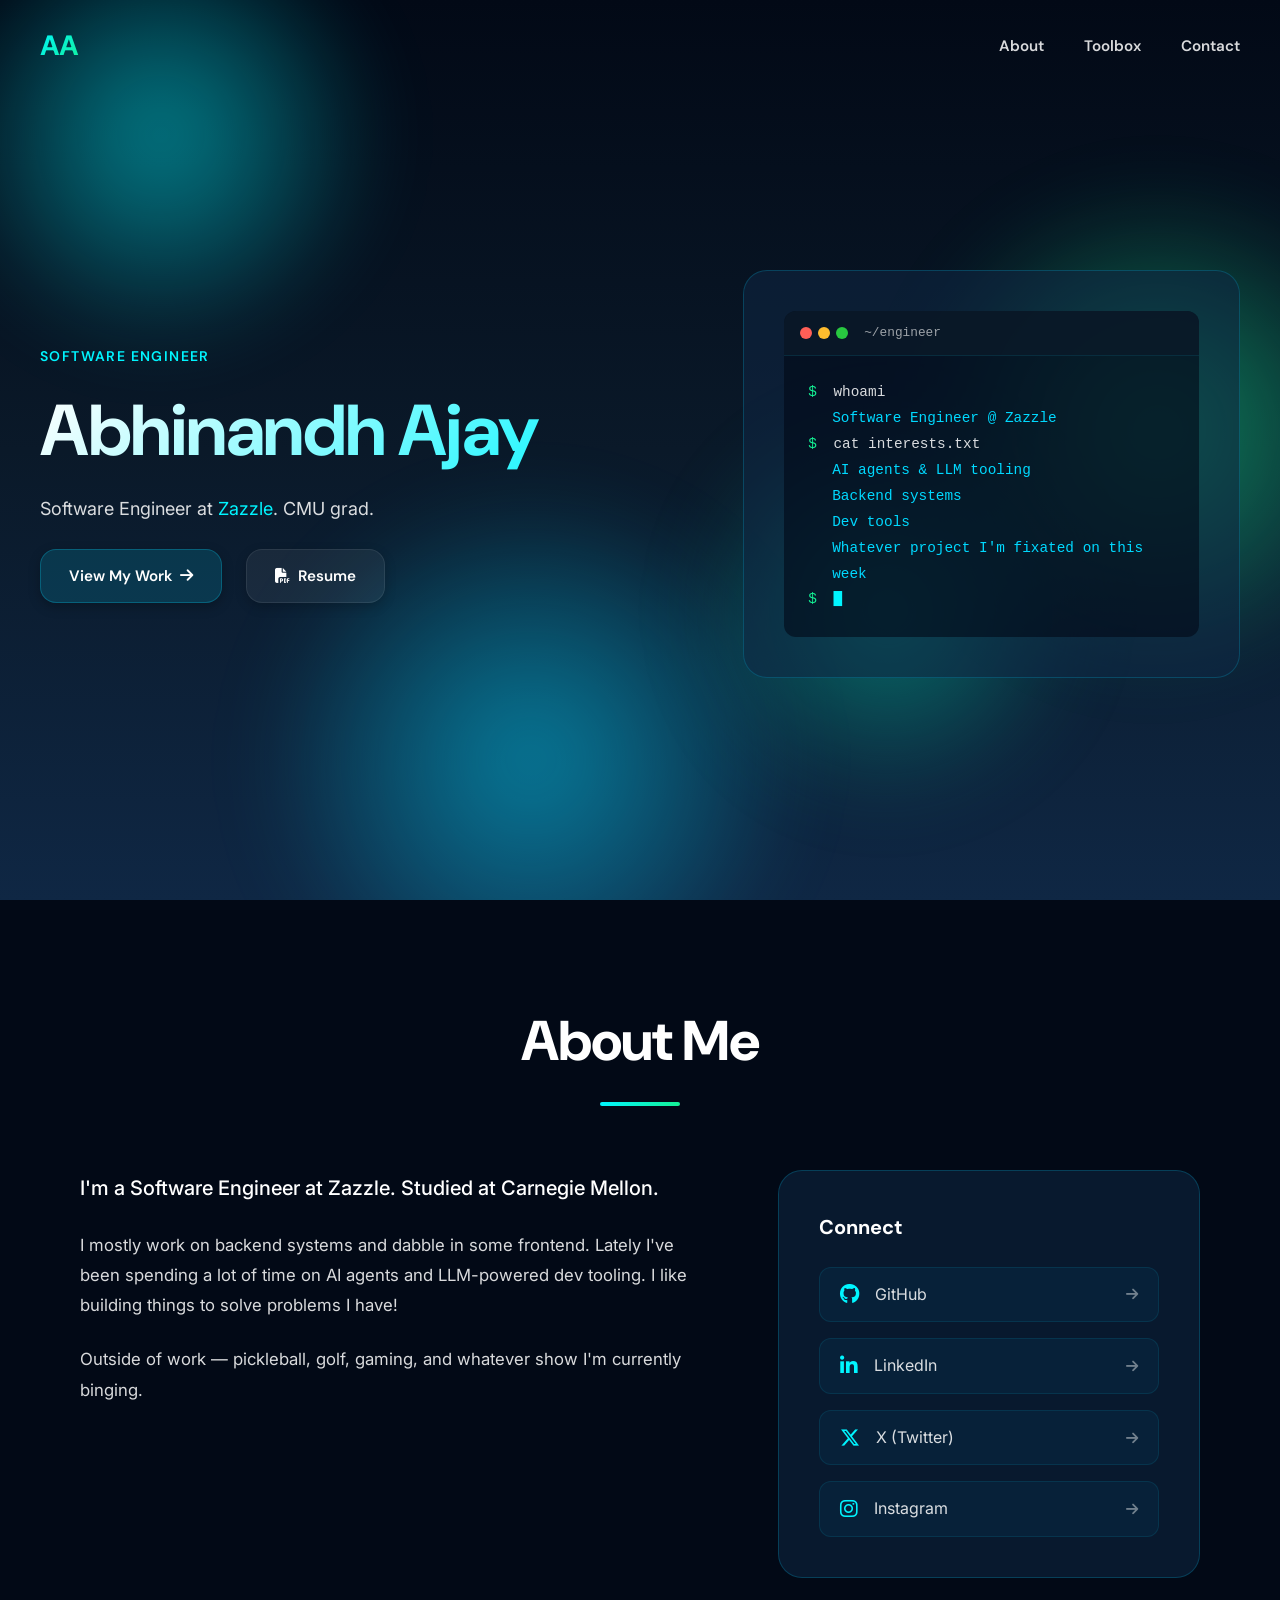
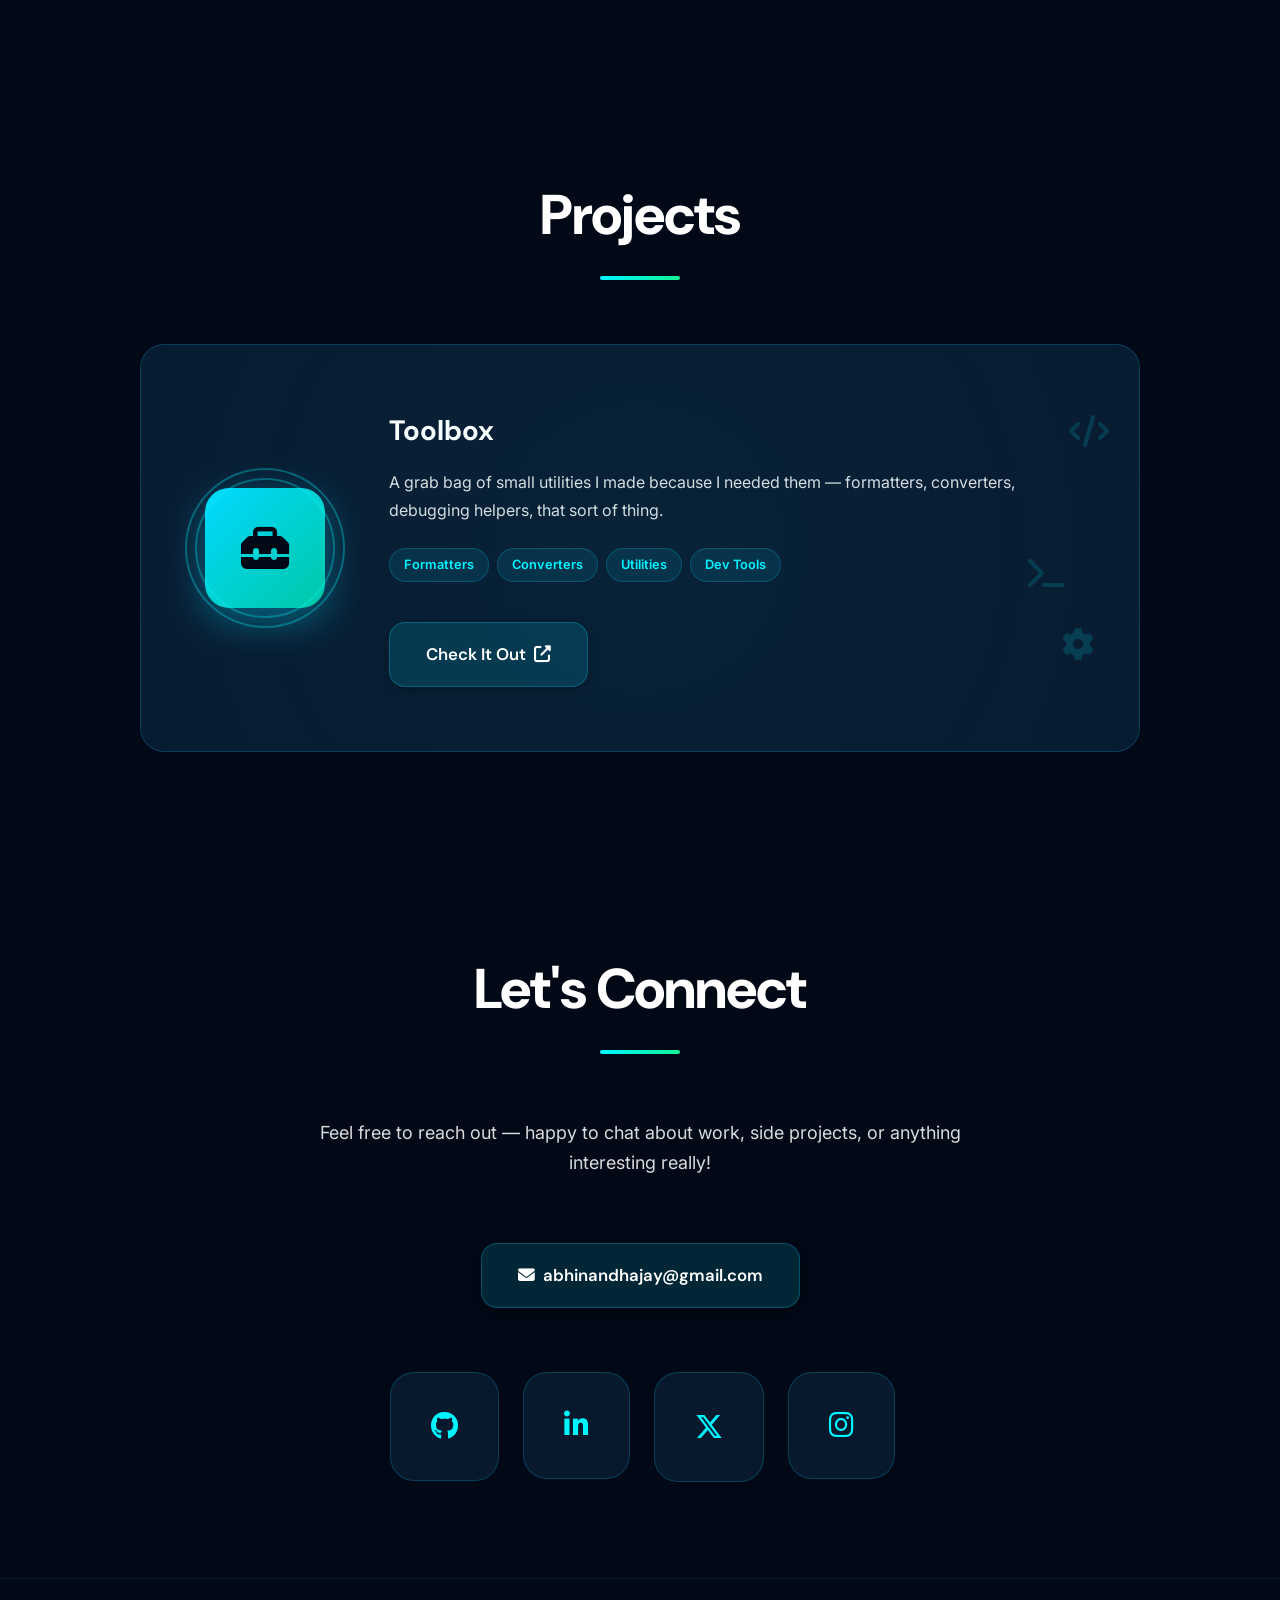
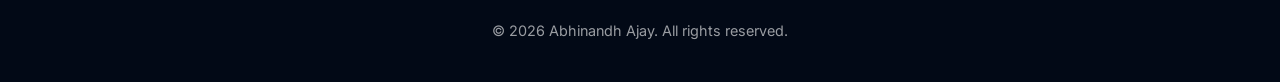
==== index.html @ 77ace80b "Refine hero and projects section layout - Tighten responsive hero behavior on smaller screens - Adju" ====
<!DOCTYPE html>
<html lang="en">
<head>
    <meta charset="UTF-8">
    <meta name="viewport" content="width=device-width, initial-scale=1.0">
    <title>Abhinandh Ajay — Software Engineer</title>
    <meta name="description" content="Abhinandh Ajay, Software Engineer at Zazzle">
    <meta name="author" content="Abhinandh Ajay">
    <meta name="keywords" content="Abhinandh Ajay, Software Engineer, Zazzle, Carnegie Mellon, Developer, Full Stack">

    <!-- Open Graph / Facebook -->
    <meta property="og:type" content="website">
    <meta property="og:url" content="https://abhinandhajay.com/">
    <meta property="og:title" content="Abhinandh Ajay — Software Engineer">
    <meta property="og:description" content="Software Engineer at Zazzle. CMU grad.">
    <meta property="og:image" content="https://abhinandhajay.com/og-image.png">

    <!-- Twitter -->
    <meta property="twitter:card" content="summary_large_image">
    <meta property="twitter:url" content="https://abhinandhajay.com/">
    <meta property="twitter:title" content="Abhinandh Ajay — Software Engineer">
    <meta property="twitter:description" content="Software Engineer at Zazzle. CMU grad.">
    <meta property="twitter:image" content="https://abhinandhajay.com/og-image.png">
    <meta name="twitter:creator" content="@abhinandhajay">

    <!-- Theme Color -->
    <meta name="theme-color" content="#0A1929">
    <meta name="msapplication-TileColor" content="#0A1929">

    <!-- Favicon -->
    <link rel="icon" type="image/svg+xml" href="/favicon.svg">
    <link rel="alternate icon" href="/favicon.ico">
    <link rel="apple-touch-icon" href="/apple-touch-icon.png">

    <!-- Fonts -->
    <link rel="preconnect" href="https://fonts.googleapis.com">
    <link rel="preconnect" href="https://fonts.gstatic.com" crossorigin>
    <link href="https://fonts.googleapis.com/css2?family=DM+Sans:wght@600;700;800&family=Inter:wght@400;500;600&display=swap" rel="stylesheet">

    <!-- Styles -->
    <link rel="stylesheet" href="assets/css/main.css">

    <!-- Font Awesome (async to avoid render-blocking) -->
    <link rel="preload" href="https://cdnjs.cloudflare.com/ajax/libs/font-awesome/6.5.1/css/all.min.css" as="style" onload="this.onload=null;this.rel='stylesheet'">
    <noscript><link rel="stylesheet" href="https://cdnjs.cloudflare.com/ajax/libs/font-awesome/6.5.1/css/all.min.css"></noscript>
</head>
<body>
    <!-- Liquid Background -->
    <div class="liquid-bg">
        <div class="blob blob-1"></div>
        <div class="blob blob-2"></div>
        <div class="blob blob-3"></div>
        <div class="blob blob-4"></div>
    </div>

    <!-- Navigation -->
    <nav class="nav" id="nav">
        <div class="nav-content">
            <a href="#" class="logo">AA</a>
            <div class="nav-links">
                <a href="#about">About</a>
                <a href="#toolbox">Toolbox</a>
                <a href="#contact">Contact</a>
            </div>
            <button class="menu-toggle" aria-label="Toggle menu">
                <span></span>
                <span></span>
            </button>
        </div>
    </nav>

    <!-- Mobile Menu -->
    <div class="mobile-menu" id="mobile-menu">
        <a href="#about">About</a>
        <a href="#toolbox">Toolbox</a>
        <a href="#contact">Contact</a>
    </div>

    <!-- Hero Section -->
    <section class="hero">
        <div class="hero-content">
            <div class="hero-text">
                <div class="hero-label">Software Engineer</div>
                <h1 class="hero-title">Abhinandh Ajay</h1>
                <p class="hero-description">
                    Software Engineer at <a href="https://www.zazzle.com" target="_blank" rel="noopener noreferrer">Zazzle</a>. CMU grad.
                </p>
                <div class="hero-actions">
                    <a href="#toolbox" class="btn btn-primary">
                        <span>View My Work</span>
                        <i class="fas fa-arrow-right"></i>
                    </a>
                    <a href="https://drive.google.com/file/d/14ics_lGhg4luMvKEiyE3qZM9mlpH0eWo/view?usp=sharing"
                       target="_blank"
                       rel="noopener noreferrer"
                       class="btn btn-secondary">
                        <i class="fas fa-file-pdf"></i>
                        <span>Resume</span>
                    </a>
                </div>
            </div>

            <div class="hero-visual">
                <div class="glass-card float">
                    <div class="card-glow"></div>
                    <div class="terminal">
                        <div class="terminal-header">
                            <div class="terminal-dots">
                                <span></span>
                                <span></span>
                                <span></span>
                            </div>
                            <div class="terminal-title">~/engineer</div>
                        </div>
                        <div class="terminal-body">
                            <div class="code-line"><span class="prompt">$</span> whoami</div>
                            <div class="code-line output">Software Engineer @ Zazzle</div>
                            <div class="code-line"><span class="prompt">$</span> cat interests.txt</div>
                            <div class="code-line output">AI agents &amp; LLM tooling</div>
                            <div class="code-line output">Backend systems</div>
                            <div class="code-line output">Dev tools</div>
                            <div class="code-line output">Whatever project I'm fixated on this week</div>
                            <div class="code-line"><span class="prompt">$</span> <span class="cursor">█</span></div>
                        </div>
                    </div>
                </div>
            </div>
        </div>
    </section>

    <!-- About Section -->
    <section class="section about" id="about">
        <div class="container">
            <div class="section-header">
                <h2 class="section-title">About Me</h2>
                <div class="section-line"></div>
            </div>

            <div class="about-grid">
                <div class="about-text">
                    <p class="lead">
                        I'm a Software Engineer at Zazzle. Studied at Carnegie Mellon.
                    </p>
                    <p>
                        I mostly work on backend systems and dabble in some frontend. Lately I've been
                        spending a lot of time on AI agents and LLM-powered dev tooling.
                        I like building things to solve problems I have!
                    </p>
                    <p>
                        Outside of work — pickleball, golf, gaming, and whatever show I'm
                        currently binging.
                    </p>
                </div>

                <div class="about-links-wrapper">
                    <div class="glass-card">
                        <div class="card-glow"></div>
                        <h3>Connect</h3>
                        <div class="about-links">
                            <a href="https://github.com/abhinandhajay" target="_blank" rel="noopener noreferrer" class="link-item">
                                <i class="fab fa-github"></i>
                                <span>GitHub</span>
                                <i class="fas fa-arrow-right"></i>
                            </a>
                            <a href="https://www.linkedin.com/in/abhinandh-ajay/" target="_blank" rel="noopener noreferrer" class="link-item">
                                <i class="fab fa-linkedin-in"></i>
                                <span>LinkedIn</span>
                                <i class="fas fa-arrow-right"></i>
                            </a>
                            <a href="https://twitter.com/abhinandhajay" target="_blank" rel="noopener noreferrer" class="link-item">
                                <i class="fab fa-x-twitter"></i>
                                <span>X (Twitter)</span>
                                <i class="fas fa-arrow-right"></i>
                            </a>
                            <a href="https://www.instagram.com/abhinandh_ajay/" target="_blank" rel="noopener noreferrer" class="link-item">
                                <i class="fab fa-instagram"></i>
                                <span>Instagram</span>
                                <i class="fas fa-arrow-right"></i>
                            </a>
                        </div>
                    </div>
                </div>
            </div>
        </div>
    </section>

    <!-- Toolbox Section -->
    <section class="section toolbox" id="toolbox">
        <div class="container">
            <div class="section-header">
                <h2 class="section-title">Projects</h2>
                <div class="section-line"></div>
            </div>

            <div class="toolbox-feature">
                <div class="glass-card toolbox-card">
                    <div class="card-glow large"></div>

                    <div class="toolbox-icon">
                        <i class="fas fa-toolbox"></i>
                        <div class="icon-ring"></div>
                        <div class="icon-ring"></div>
                    </div>

                    <div class="toolbox-content">
                        <h3>Toolbox</h3>
                        <p>
                            A grab bag of small utilities I made because I needed them —
                            formatters, converters, debugging helpers, that sort of thing.
                        </p>

                        <div class="tool-tags">
                            <span class="tag">Formatters</span>
                            <span class="tag">Converters</span>
                            <span class="tag">Utilities</span>
                            <span class="tag">Dev Tools</span>
                        </div>

                        <a href="https://toolbox.abhinandhajay.com"
                           target="_blank"
                           rel="noopener noreferrer"
                           class="btn btn-primary btn-large">
                            <span>Check It Out</span>
                            <i class="fas fa-external-link-alt"></i>
                        </a>
                    </div>

                    <div class="toolbox-decoration">
                        <div class="floating-shape shape-1">
                            <i class="fas fa-code"></i>
                        </div>
                        <div class="floating-shape shape-2">
                            <i class="fas fa-terminal"></i>
                        </div>
                        <div class="floating-shape shape-3">
                            <i class="fas fa-cog"></i>
                        </div>
                    </div>
                </div>
            </div>
        </div>
    </section>

    <!-- Contact Section -->
    <section class="section contact" id="contact">
        <div class="container">
            <div class="section-header">
                <h2 class="section-title">Let's Connect</h2>
                <div class="section-line"></div>
            </div>

            <div class="contact-content">
                <p class="contact-text">
                    Feel free to reach out — happy to chat about work, side projects, or anything interesting really!
                </p>

                <a href="mailto:abhinandhajay@gmail.com" class="btn btn-primary btn-large email-btn">
                    <i class="fas fa-envelope"></i>
                    <span>abhinandhajay@gmail.com</span>
                </a>

                <div class="social-grid">
                    <a href="https://github.com/abhinandhajay" target="_blank" rel="noopener noreferrer" class="social-link">
                        <div class="glass-card social-card">
                            <div class="card-glow"></div>
                            <i class="fab fa-github"></i>
                        </div>
                    </a>
                    <a href="https://www.linkedin.com/in/abhinandh-ajay/" target="_blank" rel="noopener noreferrer" class="social-link">
                        <div class="glass-card social-card">
                            <div class="card-glow"></div>
                            <i class="fab fa-linkedin-in"></i>
                        </div>
                    </a>
                    <a href="https://twitter.com/abhinandhajay" target="_blank" rel="noopener noreferrer" class="social-link">
                        <div class="glass-card social-card">
                            <div class="card-glow"></div>
                            <i class="fab fa-x-twitter"></i>
                        </div>
                    </a>
                    <a href="https://www.instagram.com/abhinandh_ajay/" target="_blank" rel="noopener noreferrer" class="social-link">
                        <div class="glass-card social-card">
                            <div class="card-glow"></div>
                            <i class="fab fa-instagram"></i>
                        </div>
                    </a>
                </div>
            </div>
        </div>
    </section>

    <!-- Footer -->
    <footer class="footer">
        <div class="container">
            <p>&copy; 2026 Abhinandh Ajay. All rights reserved.</p>
        </div>
    </footer>

    <!-- Scripts -->
    <script src="assets/js/main.js"></script>
</body>
</html>
---- assets/css/main.css ----
/* ===============================================
   LIQUID GLASS PORTFOLIO
   A distinctive blue/cyan themed design with
   flowing organic shapes and elevated glassmorphism
   =============================================== */

/* === CSS VARIABLES === */
:root {
    /* Deep Ocean Blues */
    --color-depth-1: #020916;
    --color-depth-2: #0A1929;
    --color-depth-3: #0F2744;
    --color-depth-4: #1A3A5C;

    /* Bright Cyans */
    --color-cyan-bright: #00F5FF;
    --color-cyan-medium: #00D9FF;
    --color-cyan-dark: #00B8D4;

    /* Accent Teals */
    --color-teal-bright: #14F195;
    --color-teal-medium: #00C9A7;

    /* Text */
    --color-text-primary: #FFFFFF;
    --color-text-secondary: rgba(255, 255, 255, 0.85);
    --color-text-muted: rgba(255, 255, 255, 0.6);

    /* Glass */
    --glass-bg: rgba(15, 39, 68, 0.4);
    --glass-border: rgba(0, 213, 255, 0.2);
    --glass-glow: rgba(0, 245, 255, 0.15);

    /* Spacing */
    --space-xs: 0.5rem;
    --space-sm: 1rem;
    --space-md: 1.5rem;
    --space-lg: 2.5rem;
    --space-xl: 4rem;
    --space-2xl: 6rem;

    /* Typography */
    --font-display: 'DM Sans', sans-serif;
    --font-body: 'Inter', -apple-system, BlinkMacSystemFont, sans-serif;

    /* Effects */
    --blur-sm: 10px;
    --blur-md: 20px;
    --blur-lg: 40px;

    /* Transitions */
    --transition-fast: 0.2s cubic-bezier(0.4, 0, 0.2, 1);
    --transition-base: 0.3s cubic-bezier(0.4, 0, 0.2, 1);
    --transition-slow: 0.6s cubic-bezier(0.4, 0, 0.2, 1);
}

/* === RESET & BASE === */
*, *::before, *::after {
    margin: 0;
    padding: 0;
    box-sizing: border-box;
}

html {
    scroll-behavior: smooth;
    font-size: 16px;
}

body {
    font-family: var(--font-body);
    background: var(--color-depth-1);
    color: var(--color-text-primary);
    line-height: 1.6;
    overflow-x: hidden;
    -webkit-font-smoothing: antialiased;
    -moz-osx-font-smoothing: grayscale;
}

/* === LIQUID BACKGROUND === */
.liquid-bg {
    position: fixed;
    top: 0;
    left: 0;
    width: 100%;
    height: 100%;
    overflow: hidden;
    z-index: -1;
    background: linear-gradient(180deg, var(--color-depth-1) 0%, var(--color-depth-2) 50%, var(--color-depth-3) 100%);
    contain: strict;
}

.blob {
    position: absolute;
    border-radius: 40% 60% 70% 30% / 40% 50% 60% 50%;
    filter: blur(40px);
    opacity: 0.5;
    animation: morph 30s ease-in-out infinite;
    will-change: transform;
    contain: layout style;
}

.blob-1 {
    top: -10%;
    left: -5%;
    width: 450px;
    height: 450px;
    background: radial-gradient(circle, var(--color-cyan-bright) 0%, transparent 70%);
    animation-delay: 0s;
}

.blob-2 {
    top: 20%;
    right: -10%;
    width: 500px;
    height: 500px;
    background: radial-gradient(circle, var(--color-teal-bright) 0%, transparent 70%);
    animation-delay: 5s;
}

.blob-3 {
    bottom: -15%;
    left: 20%;
    width: 550px;
    height: 550px;
    background: radial-gradient(circle, var(--color-cyan-medium) 0%, transparent 70%);
    animation-delay: 10s;
}

.blob-4 {
    bottom: 10%;
    right: 15%;
    width: 400px;
    height: 400px;
    background: radial-gradient(circle, var(--color-teal-medium) 0%, transparent 70%);
    animation-delay: 15s;
}

@keyframes morph {
    0%, 100% {
        transform: translate(0, 0) scale(1);
    }
    25% {
        transform: translate(5%, 5%) scale(1.1);
    }
    50% {
        transform: translate(-5%, 5%) scale(0.9);
    }
    75% {
        transform: translate(3%, -3%) scale(1.05);
    }
}

/* === NAVIGATION === */
.nav {
    position: fixed;
    top: 0;
    left: 0;
    width: 100%;
    padding: var(--space-md) 0;
    z-index: 1000;
    transition: var(--transition-base);
}

.nav.scrolled {
    background: rgba(2, 9, 22, 0.92);
    border-bottom: 1px solid var(--glass-border);
}

.nav-content {
    max-width: 1400px;
    margin: 0 auto;
    padding: 0 var(--space-lg);
    display: flex;
    align-items: center;
    justify-content: space-between;
}

.logo {
    font-family: var(--font-display);
    font-size: 1.75rem;
    font-weight: 800;
    background: linear-gradient(135deg, var(--color-cyan-bright) 0%, var(--color-teal-bright) 100%);
    -webkit-background-clip: text;
    -webkit-text-fill-color: transparent;
    background-clip: text;
    text-decoration: none;
    letter-spacing: -0.02em;
}

.nav-links {
    display: flex;
    gap: var(--space-lg);
}

.nav-links a {
    font-family: var(--font-display);
    font-size: 0.95rem;
    font-weight: 600;
    color: var(--color-text-secondary);
    text-decoration: none;
    position: relative;
    transition: var(--transition-fast);
}

.nav-links a::after {
    content: '';
    position: absolute;
    bottom: -4px;
    left: 0;
    width: 0;
    height: 2px;
    background: linear-gradient(90deg, var(--color-cyan-bright), var(--color-teal-bright));
    transition: var(--transition-base);
}

.nav-links a:hover {
    color: var(--color-text-primary);
}

.nav-links a:hover::after {
    width: 100%;
}

.menu-toggle {
    display: none;
    flex-direction: column;
    gap: 6px;
    background: none;
    border: none;
    cursor: pointer;
    padding: 0.5rem;
}

.menu-toggle span {
    width: 28px;
    height: 2px;
    background: var(--color-cyan-bright);
    transition: var(--transition-base);
}

.menu-toggle.active span:first-child {
    transform: rotate(45deg) translate(6px, 6px);
}

.menu-toggle.active span:last-child {
    transform: rotate(-45deg) translate(6px, -6px);
}

.mobile-menu {
    position: fixed;
    top: 0;
    left: 0;
    width: 100%;
    height: 100vh;
    background: rgba(2, 9, 22, 0.98);
    backdrop-filter: blur(var(--blur-lg));
    -webkit-backdrop-filter: blur(var(--blur-lg));
    display: flex;
    flex-direction: column;
    align-items: center;
    justify-content: center;
    gap: var(--space-lg);
    opacity: 0;
    visibility: hidden;
    transition: var(--transition-base);
    z-index: 999;
}

.mobile-menu.active {
    opacity: 1;
    visibility: visible;
}

.mobile-menu a {
    font-family: var(--font-display);
    font-size: 2rem;
    font-weight: 700;
    color: var(--color-text-secondary);
    text-decoration: none;
    transition: var(--transition-fast);
}

.mobile-menu a:hover {
    background: linear-gradient(135deg, var(--color-cyan-bright) 0%, var(--color-teal-bright) 100%);
    -webkit-background-clip: text;
    -webkit-text-fill-color: transparent;
    background-clip: text;
}

/* === BUTTONS === */
.btn {
    display: inline-flex;
    align-items: center;
    gap: var(--space-xs);
    padding: 0.875rem 1.75rem;
    font-family: var(--font-display);
    font-size: 0.95rem;
    font-weight: 600;
    text-decoration: none;
    border-radius: 16px;
    transition: all 0.4s cubic-bezier(0.4, 0, 0.2, 1);
    cursor: pointer;
    position: relative;
    overflow: hidden;
    isolation: isolate;
}

.btn-primary {
    background: rgba(0, 217, 255, 0.14);
    color: var(--color-text-primary);
    border: 1px solid rgba(0, 217, 255, 0.25);
    box-shadow: 0 4px 12px rgba(0, 0, 0, 0.25);
}

.btn-primary:hover {
    transform: translateY(-2px);
    background: rgba(0, 217, 255, 0.15);
    border-color: rgba(0, 217, 255, 0.4);
    box-shadow: 0 8px 20px rgba(0, 0, 0, 0.3);
}

.btn-primary:active {
    transform: translateY(0);
    background: rgba(0, 217, 255, 0.18);
    box-shadow: 0 2px 6px rgba(0, 0, 0, 0.2);
}

.btn-secondary {
    background: rgba(255, 255, 255, 0.06);
    color: var(--color-text-primary);
    border: 1px solid rgba(255, 255, 255, 0.08);
    box-shadow: 0 4px 12px rgba(0, 0, 0, 0.2);
}

.btn-secondary:hover {
    background: rgba(255, 255, 255, 0.07);
    border-color: rgba(255, 255, 255, 0.15);
    transform: translateY(-2px);
    box-shadow: 0 8px 20px rgba(0, 0, 0, 0.25);
}

.btn-secondary:active {
    transform: translateY(0);
    box-shadow: 0 2px 6px rgba(0, 0, 0, 0.15);
}

.btn-large {
    padding: 1.125rem 2.25rem;
    font-size: 1.05rem;
}

/* === GLASS CARDS === */
.glass-card {
    background: rgba(15, 39, 68, 0.55);
    border: 1px solid var(--glass-border);
    border-radius: 24px;
    padding: var(--space-lg);
    position: relative;
    overflow: hidden;
    transition: var(--transition-base);
}

.glass-card:hover {
    border-color: var(--color-cyan-medium);
}

.card-glow {
    position: absolute;
    top: -50%;
    left: -50%;
    width: 200%;
    height: 200%;
    background: radial-gradient(circle, var(--glass-glow) 0%, transparent 70%);
    opacity: 0;
    transition: var(--transition-slow);
    pointer-events: none;
}

.glass-card:hover .card-glow {
    opacity: 1;
}

.card-glow.large {
    opacity: 0.3;
}

/* === CONTAINER === */
.container {
    max-width: 1400px;
    margin: 0 auto;
    padding: 0 var(--space-lg);
}

/* === HERO SECTION === */
.hero {
    min-height: 100vh;
    display: flex;
    align-items: center;
    padding: calc(80px + var(--space-xl)) var(--space-lg) var(--space-2xl);
    position: relative;
}

.hero-content {
    max-width: 1400px;
    margin: 0 auto;
    display: grid;
    grid-template-columns: 1.1fr 0.9fr;
    gap: var(--space-2xl);
    align-items: center;
    width: 100%;
}

.hero-text {
    display: flex;
    flex-direction: column;
    gap: var(--space-md);
}

.hero-label {
    font-family: var(--font-display);
    font-size: 0.875rem;
    font-weight: 600;
    text-transform: uppercase;
    letter-spacing: 0.1em;
    color: var(--color-cyan-bright);
    opacity: 0;
    animation: fadeInUp 0.8s ease forwards;
}

.hero-title {
    font-family: var(--font-display);
    font-size: clamp(3rem, 7vw, 4.5rem);
    font-weight: 700;
    line-height: 1.1;
    letter-spacing: -0.02em;
    background: linear-gradient(135deg, var(--color-text-primary) 0%, var(--color-cyan-bright) 100%);
    -webkit-background-clip: text;
    -webkit-text-fill-color: transparent;
    background-clip: text;
    opacity: 0;
    animation: fadeInUp 0.8s ease forwards 0.1s;
}

.hero-description {
    font-size: 1.125rem;
    color: var(--color-text-secondary);
    line-height: 1.7;
    max-width: 540px;
    opacity: 0;
    animation: fadeInUp 0.8s ease forwards 0.2s;
}

.hero-description a {
    color: var(--color-cyan-bright);
    text-decoration: none;
    border-bottom: 1px solid transparent;
    transition: var(--transition-fast);
}

.hero-description a:hover {
    border-color: var(--color-cyan-bright);
}

.hero-actions {
    display: flex;
    gap: var(--space-md);
    flex-wrap: wrap;
    opacity: 0;
    animation: fadeInUp 0.8s ease forwards 0.3s;
}

/* Hero Visual */
.hero-visual {
    opacity: 0;
    animation: fadeInUp 0.8s ease forwards 0.4s;
}

.glass-card.float {
    animation: float 6s ease-in-out infinite;
}

@keyframes float {
    0%, 100% { transform: translateY(0px); }
    50% { transform: translateY(-20px); }
}

.terminal {
    background: rgba(2, 9, 22, 0.6);
    border-radius: 12px;
    overflow: hidden;
}

.terminal-header {
    background: rgba(10, 25, 41, 0.8);
    padding: 0.75rem 1rem;
    display: flex;
    align-items: center;
    gap: var(--space-sm);
    border-bottom: 1px solid rgba(0, 213, 255, 0.1);
}

.terminal-dots {
    display: flex;
    gap: 6px;
}

.terminal-dots span {
    width: 12px;
    height: 12px;
    border-radius: 50%;
    background: rgba(255, 255, 255, 0.2);
}

.terminal-dots span:nth-child(1) { background: #FF5F57; }
.terminal-dots span:nth-child(2) { background: #FEBC2E; }
.terminal-dots span:nth-child(3) { background: #28C840; }

.terminal-title {
    font-family: 'Courier New', monospace;
    font-size: 0.8rem;
    color: var(--color-text-muted);
}

.terminal-body {
    padding: 1.5rem;
    font-family: 'Courier New', monospace;
    font-size: 0.9rem;
    line-height: 1.8;
}

.code-line {
    color: var(--color-text-secondary);
}

.code-line .prompt {
    color: var(--color-teal-bright);
    margin-right: 0.5rem;
}

.code-line.output {
    color: var(--color-cyan-medium);
    padding-left: 1.5rem;
}

.cursor {
    color: var(--color-cyan-bright);
    animation: blink 1s step-end infinite;
}

@keyframes blink {
    50% { opacity: 0; }
}

@keyframes fadeInUp {
    from {
        opacity: 0;
        transform: translateY(30px);
    }
    to {
        opacity: 1;
        transform: translateY(0);
    }
}

/* === SECTIONS === */
.section {
    padding: var(--space-2xl) var(--space-lg);
    position: relative;
    contain: content;
}

.section-header {
    text-align: center;
    margin-bottom: var(--space-xl);
}

.section-title {
    font-family: var(--font-display);
    font-size: clamp(2.5rem, 5vw, 3.5rem);
    font-weight: 800;
    margin-bottom: var(--space-sm);
    letter-spacing: -0.02em;
}

.section-line {
    width: 80px;
    height: 4px;
    background: linear-gradient(90deg, var(--color-cyan-bright), var(--color-teal-bright));
    margin: 0 auto;
    border-radius: 2px;
}

/* === ABOUT SECTION === */
.about-grid {
    display: grid;
    grid-template-columns: 1.5fr 1fr;
    gap: var(--space-xl);
    align-items: start;
}

.about-text {
    font-size: 1.05rem;
    line-height: 1.8;
}

.about-text .lead {
    font-size: 1.25rem;
    font-weight: 500;
    color: var(--color-text-primary);
    margin-bottom: var(--space-md);
}

.about-text p {
    color: var(--color-text-secondary);
    margin-bottom: var(--space-md);
}

.about-links-wrapper h3 {
    font-family: var(--font-display);
    font-size: 1.25rem;
    font-weight: 700;
    margin-bottom: var(--space-md);
}

.about-links {
    display: flex;
    flex-direction: column;
    gap: var(--space-sm);
}

.link-item {
    display: flex;
    align-items: center;
    gap: var(--space-sm);
    padding: 0.875rem 1.25rem;
    background: rgba(0, 217, 255, 0.05);
    border: 1px solid rgba(0, 217, 255, 0.1);
    border-radius: 12px;
    color: var(--color-text-secondary);
    text-decoration: none;
    transition: var(--transition-base);
}

.link-item:hover {
    background: rgba(0, 217, 255, 0.1);
    border-color: var(--color-cyan-medium);
    color: var(--color-text-primary);
    transform: translateX(4px);
}

.link-item i:first-child {
    font-size: 1.25rem;
    color: var(--color-cyan-bright);
}

.link-item i:last-child {
    margin-left: auto;
    font-size: 0.875rem;
    opacity: 0.5;
}

/* === TOOLBOX SECTION === */
.toolbox-feature {
    max-width: 1000px;
    margin: 0 auto;
}

.toolbox-card {
    padding: var(--space-xl);
    display: grid;
    grid-template-columns: auto 1fr;
    gap: var(--space-xl);
    align-items: center;
}

.toolbox-icon {
    width: 120px;
    height: 120px;
    background: linear-gradient(135deg, var(--color-cyan-medium) 0%, var(--color-teal-medium) 100%);
    border-radius: 24px;
    display: flex;
    align-items: center;
    justify-content: center;
    font-size: 3rem;
    color: var(--color-depth-1);
    position: relative;
    box-shadow: 0 12px 40px rgba(0, 217, 255, 0.4);
}

.icon-ring {
    position: absolute;
    top: 50%;
    left: 50%;
    transform: translate(-50%, -50%);
    width: 140px;
    height: 140px;
    border: 2px solid var(--color-cyan-bright);
    border-radius: 50%;
    opacity: 0.3;
    animation: pulse 3s ease-in-out infinite;
}

.icon-ring:nth-child(2) {
    width: 160px;
    height: 160px;
    animation-delay: 1.5s;
}

@keyframes pulse {
    0%, 100% {
        transform: translate(-50%, -50%) scale(1);
        opacity: 0.3;
    }
    50% {
        transform: translate(-50%, -50%) scale(1.2);
        opacity: 0;
    }
}

.toolbox-content h3 {
    font-family: var(--font-display);
    font-size: 1.75rem;
    font-weight: 700;
    margin-bottom: var(--space-sm);
}

.toolbox-content p {
    color: var(--color-text-secondary);
    line-height: 1.7;
    margin-bottom: var(--space-md);
}

.tool-tags {
    display: flex;
    gap: var(--space-xs);
    flex-wrap: wrap;
    margin-bottom: var(--space-lg);
}

.tag {
    padding: 0.375rem 0.875rem;
    background: rgba(0, 217, 255, 0.1);
    border: 1px solid rgba(0, 217, 255, 0.2);
    border-radius: 20px;
    font-size: 0.8rem;
    font-weight: 600;
    color: var(--color-cyan-bright);
}

.toolbox-decoration {
    position: absolute;
    top: 0;
    right: 0;
    width: 300px;
    height: 100%;
    pointer-events: none;
    overflow: hidden;
}

.floating-shape {
    position: absolute;
    font-size: 2rem;
    color: rgba(0, 245, 255, 0.15);
    animation: floatShape 6s ease-in-out infinite;
}

.floating-shape.shape-1 {
    top: 15%;
    right: 10%;
    animation-delay: 0s;
}

.floating-shape.shape-2 {
    top: 50%;
    right: 25%;
    animation-delay: 2s;
}

.floating-shape.shape-3 {
    bottom: 20%;
    right: 15%;
    animation-delay: 4s;
}

@keyframes floatShape {
    0%, 100% {
        transform: translateY(0) rotate(0deg);
    }
    50% {
        transform: translateY(-15px) rotate(10deg);
    }
}

/* === CONTACT SECTION === */
.contact-content {
    text-align: center;
    max-width: 700px;
    margin: 0 auto;
}

.contact-text {
    font-size: 1.125rem;
    color: var(--color-text-secondary);
    line-height: 1.7;
    margin-bottom: var(--space-xl);
}

.email-btn {
    margin-bottom: var(--space-xl);
}

.social-grid {
    display: grid;
    grid-template-columns: repeat(4, 1fr);
    gap: var(--space-md);
    max-width: 500px;
    margin: 0 auto;
}

.social-link {
    text-decoration: none;
}

.social-card {
    aspect-ratio: 1;
    display: flex;
    align-items: center;
    justify-content: center;
    font-size: 1.75rem;
    color: var(--color-cyan-bright);
    transition: var(--transition-base);
}

.social-card:hover {
    transform: translateY(-8px);
    box-shadow: 0 12px 32px rgba(0, 217, 255, 0.3);
}

/* === FOOTER === */
.footer {
    padding: var(--space-lg);
    text-align: center;
    border-top: 1px solid rgba(0, 213, 255, 0.1);
}

.footer p {
    color: var(--color-text-muted);
    font-size: 0.9rem;
}

/* === RESPONSIVE === */
@media (max-width: 992px) {
    .hero-content {
        grid-template-columns: 1fr;
        gap: var(--space-xl);
    }

    .hero-text,
    .hero-visual {
        min-width: 0;
    }

    .hero-visual {
        order: 1;
    }

    .hero-visual .glass-card {
        max-width: 600px;
        margin: 0 auto;
    }

    .about-grid {
        grid-template-columns: 1fr;
    }

    .about-links-wrapper {
        width: 100%;
    }

    .toolbox-card {
        grid-template-columns: 1fr;
        padding-top: 4rem;
    }

    .tool-tags {
        justify-content: center;
    }

    .toolbox-icon {
        margin: 0 auto;
    }

    .toolbox-decoration {
        display: none;
    }
}

@media (max-width: 768px) {
    :root {
        --space-xl: 3rem;
        --space-2xl: 4rem;
    }

    .nav-links {
        display: none;
    }

    .menu-toggle {
        display: flex;
    }

    .hero {
        padding-top: calc(80px + var(--space-lg));
    }

    .hero-title {
        font-size: clamp(2.5rem, 10vw, 4rem);
    }

    .terminal {
        overflow-x: auto;
    }

    .terminal-body {
        padding: 1rem;
        font-size: 0.75rem;
        white-space: nowrap;
    }

    .section {
        padding: var(--space-xl) var(--space-md);
    }

    .glass-card {
        padding: var(--space-md);
    }

    .toolbox-card {
        padding: var(--space-lg);
        padding-top: 3.5rem;
    }

    .about-links {
        gap: var(--space-xs);
    }

    .social-grid {
        grid-template-columns: repeat(2, 1fr);
    }

    /* Reduce blobs on mobile — 2 is plenty */
    .blob-3, .blob-4 {
        display: none;
    }

    .blob-1, .blob-2 {
        width: 300px;
        height: 300px;
    }
}

@media (max-width: 480px) {
    :root {
        --space-lg: 1.5rem;
        --space-md: 1rem;
    }

    .hero {
        min-height: 100svh; /* Use small viewport height for mobile browsers */
    }

    .hero-title {
        font-size: clamp(2rem, 12vw, 3rem);
    }

    .hero-label {
        font-size: 0.75rem;
    }

    .hero-description {
        font-size: 1rem;
    }

    .hero-actions {
        flex-direction: column;
        width: 100%;
        gap: var(--space-sm);
    }

    .btn {
        width: 100%;
        justify-content: center;
        padding: 1rem 1.5rem;
    }

    .btn-large {
        padding: 1.125rem 1.75rem;
        font-size: 1rem;
    }

    .nav-content {
        padding: 0 var(--space-md);
    }

    .logo {
        font-size: 1.5rem;
    }

    .section-title {
        font-size: clamp(2rem, 8vw, 2.5rem);
    }

    .glass-card {
        padding: var(--space-md);
        border-radius: 16px;
        backdrop-filter: none;
        -webkit-backdrop-filter: none;
        background: rgba(15, 39, 68, 0.65);
    }

    .terminal {
        font-size: 0.75rem;
    }

    .terminal-body {
        padding: 0.875rem;
    }

    .toolbox-icon {
        width: 80px;
        height: 80px;
        font-size: 2rem;
    }

    .icon-ring {
        width: 100px;
        height: 100px;
    }

    .icon-ring:nth-child(2) {
        width: 120px;
        height: 120px;
    }

    .toolbox-card {
        padding-top: 2.5rem;
    }

    .tag {
        font-size: 0.7rem;
        padding: 0.3rem 0.7rem;
    }

    .about-text {
        font-size: 1rem;
    }

    .about-text .lead {
        font-size: 1.125rem;
    }

    .contact-text {
        font-size: 1rem;
    }

    .social-card {
        font-size: 1.5rem;
    }

    /* Remove blur on very small screens — use soft gradients instead */
    .blob-1, .blob-2 {
        width: 250px;
        height: 250px;
        filter: none;
        opacity: 0.4;
    }

    .blob-1 {
        background: radial-gradient(circle, var(--color-cyan-bright) 0%, transparent 50%);
    }

    .blob-2 {
        background: radial-gradient(circle, var(--color-teal-bright) 0%, transparent 50%);
    }
}

/* Extra small devices */
@media (max-width: 360px) {
    .hero-title {
        font-size: clamp(1.75rem, 14vw, 2.5rem);
    }

    .nav-content {
        padding: 0 1rem;
    }

    .section {
        padding: var(--space-lg) 1rem;
    }

    .container {
        padding: 0 1rem;
    }

    .email-btn {
        font-size: 0.9rem;
        padding: 1rem;
    }
}

/* === ACCESSIBILITY === */
@media (prefers-reduced-motion: reduce) {
    *, *::before, *::after {
        animation-duration: 0.01ms !important;
        animation-iteration-count: 1 !important;
        transition-duration: 0.01ms !important;
    }
}

a:focus-visible,
button:focus-visible {
    outline: 2px solid var(--color-cyan-bright);
    outline-offset: 4px;
}

::selection {
    background: rgba(0, 217, 255, 0.3);
    color: var(--color-text-primary);
}

/* Touch device improvements */
@media (hover: none) and (pointer: coarse) {
    /* Increase touch target sizes for mobile */
    .nav-links a,
    .mobile-menu a,
    .btn,
    .link-item,
    .social-link {
        min-height: 44px;
        min-width: 44px;
    }

    /* Remove hover states on touch devices */
    .btn-primary:hover,
    .btn-secondary:hover,
    .glass-card:hover {
        transform: none;
    }

    /* Add active states for touch feedback */
    .btn:active {
        transform: scale(0.98);
    }

    .btn-primary:active {
        background: rgba(0, 217, 255, 0.18);
    }

    .btn-secondary:active {
        background: rgba(255, 255, 255, 0.1);
    }

    .link-item:active,
    .social-link:active {
        opacity: 0.8;
    }
}
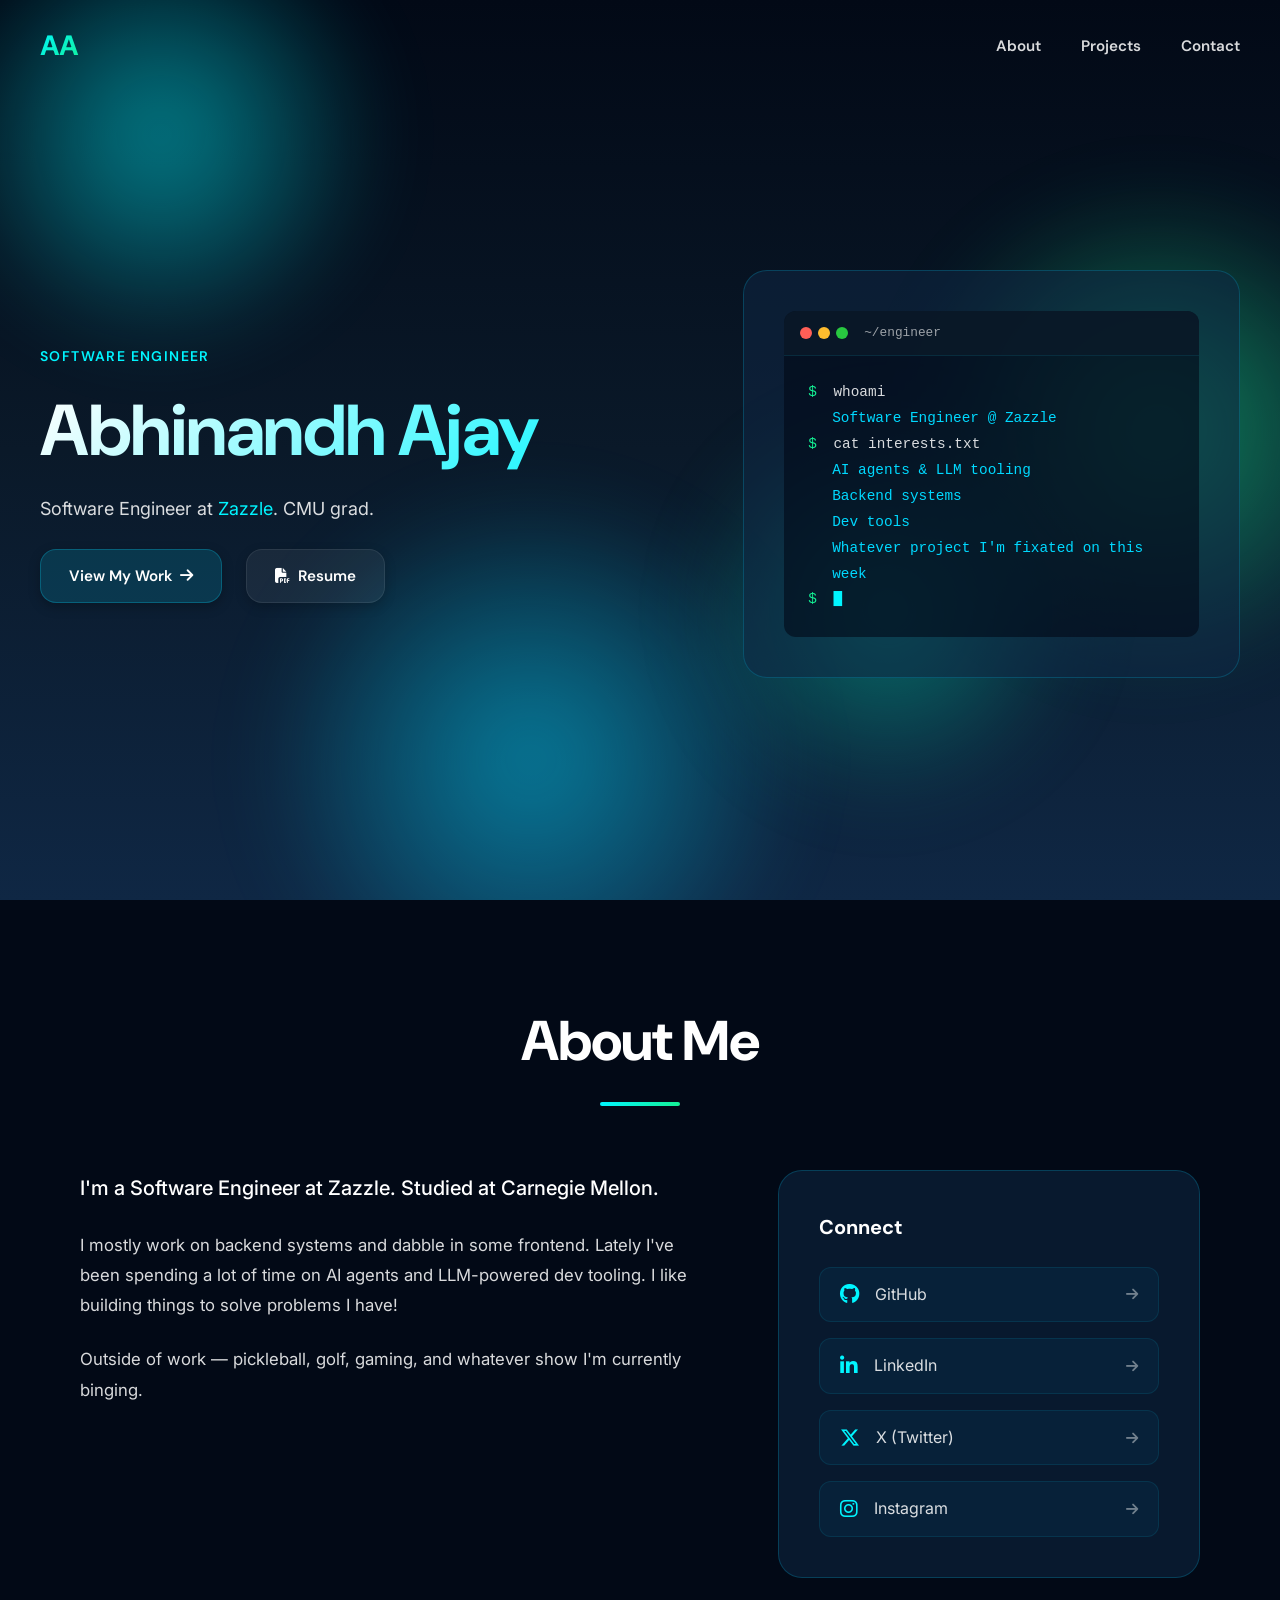
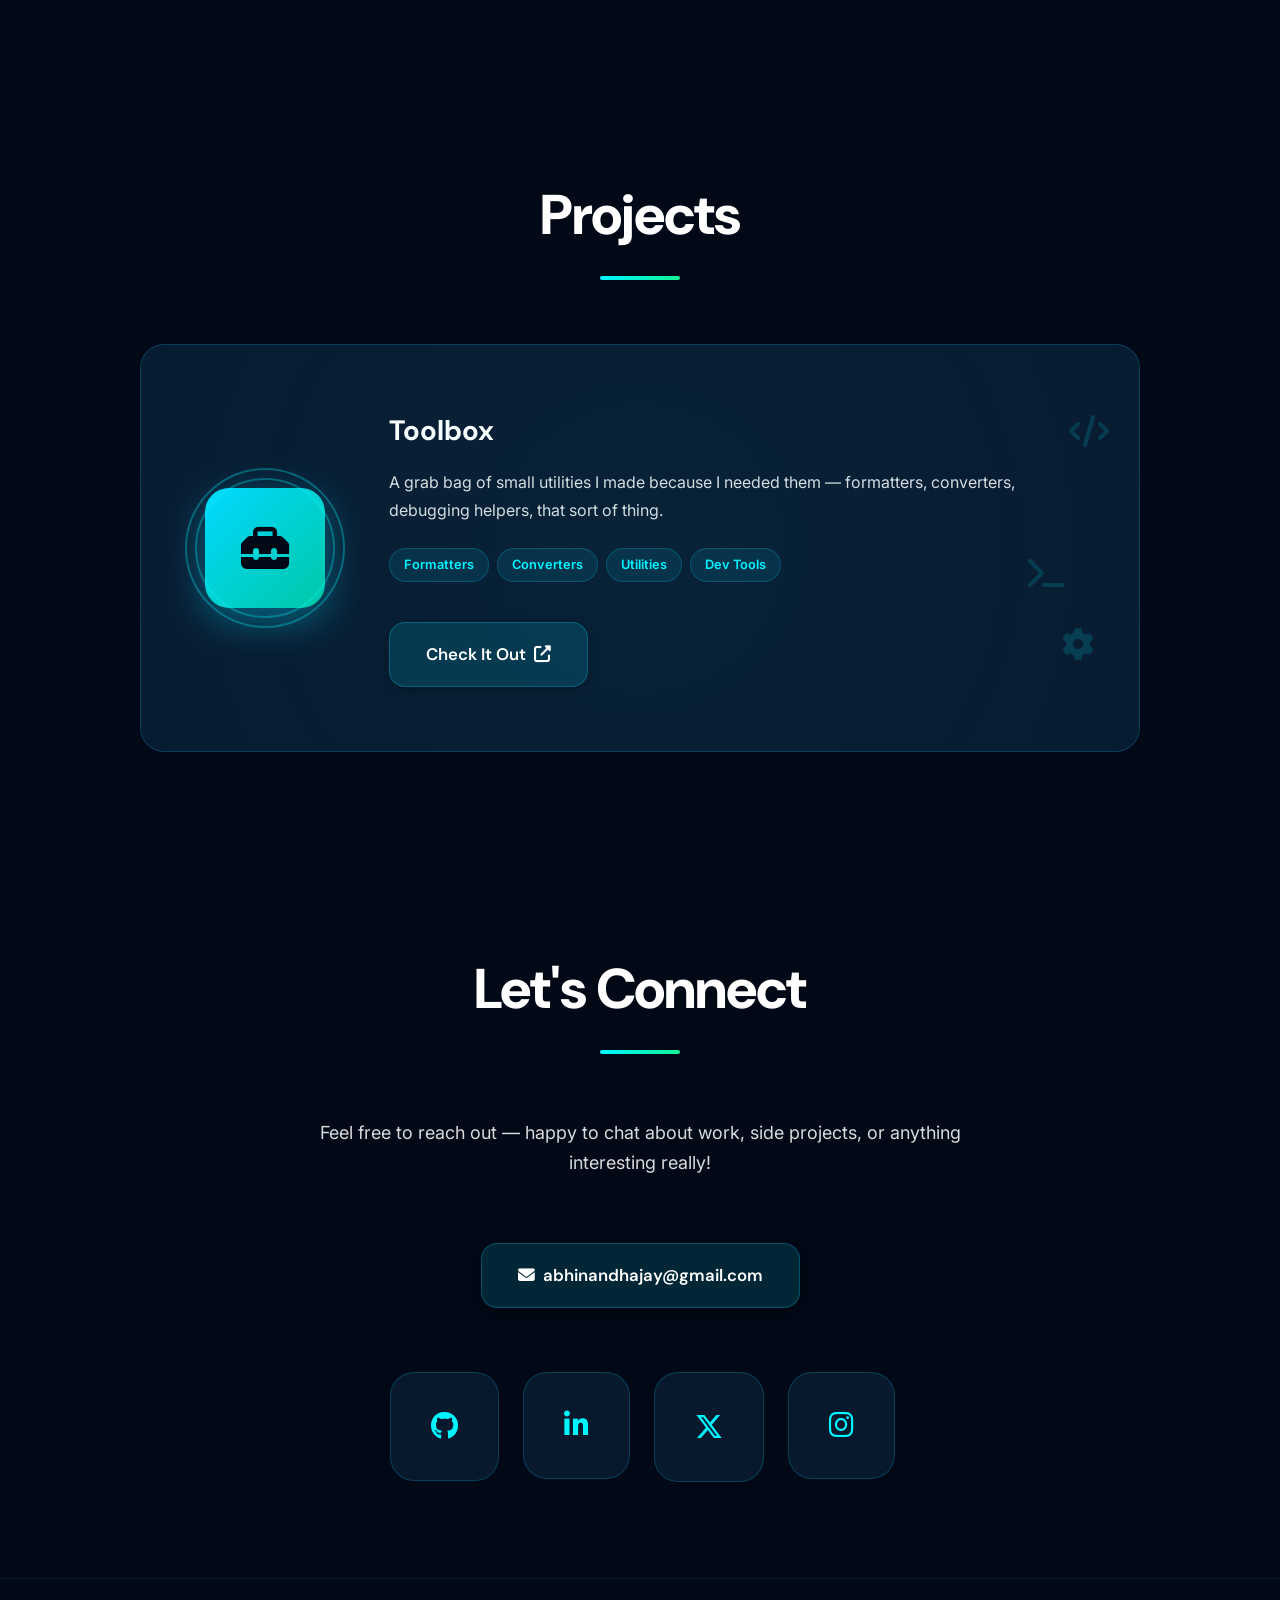
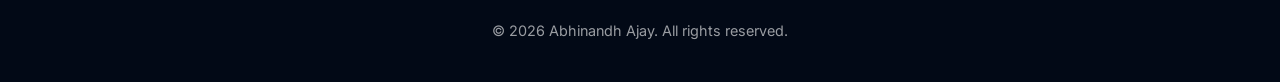
==== commit 808f4a32: "Rename toolbox section to projects - Update nav and hero links to `#projects` - Rename section class" ====
--- a/index.html
+++ b/index.html
@@ -59,7 +59,7 @@
             <a href="#" class="logo">AA</a>
             <div class="nav-links">
                 <a href="#about">About</a>
-                <a href="#toolbox">Toolbox</a>
+                <a href="#projects">Projects</a>
                 <a href="#contact">Contact</a>
             </div>
             <button class="menu-toggle" aria-label="Toggle menu">
@@ -72,7 +72,7 @@
     <!-- Mobile Menu -->
     <div class="mobile-menu" id="mobile-menu">
         <a href="#about">About</a>
-        <a href="#toolbox">Toolbox</a>
+        <a href="#projects">Projects</a>
         <a href="#contact">Contact</a>
     </div>
 
@@ -86,7 +86,7 @@
                     Software Engineer at <a href="https://www.zazzle.com" target="_blank" rel="noopener noreferrer">Zazzle</a>. CMU grad.
                 </p>
                 <div class="hero-actions">
-                    <a href="#toolbox" class="btn btn-primary">
+                    <a href="#projects" class="btn btn-primary">
                         <span>View My Work</span>
                         <i class="fas fa-arrow-right"></i>
                     </a>
@@ -184,25 +184,25 @@
         </div>
     </section>
 
-    <!-- Toolbox Section -->
-    <section class="section toolbox" id="toolbox">
+    <!-- Projects Section -->
+    <section class="section projects" id="projects">
         <div class="container">
             <div class="section-header">
                 <h2 class="section-title">Projects</h2>
                 <div class="section-line"></div>
             </div>
 
-            <div class="toolbox-feature">
-                <div class="glass-card toolbox-card">
+            <div class="projects-feature">
+                <div class="glass-card projects-card">
                     <div class="card-glow large"></div>
 
-                    <div class="toolbox-icon">
+                    <div class="projects-icon">
                         <i class="fas fa-toolbox"></i>
                         <div class="icon-ring"></div>
                         <div class="icon-ring"></div>
                     </div>
 
-                    <div class="toolbox-content">
+                    <div class="projects-content">
                         <h3>Toolbox</h3>
                         <p>
                             A grab bag of small utilities I made because I needed them —
@@ -225,7 +225,7 @@
                         </a>
                     </div>
 
-                    <div class="toolbox-decoration">
+                    <div class="projects-decoration">
                         <div class="floating-shape shape-1">
                             <i class="fas fa-code"></i>
                         </div>
--- a/assets/css/main.css
+++ b/assets/css/main.css
@@ -659,13 +659,13 @@
     opacity: 0.5;
 }
 
-/* === TOOLBOX SECTION === */
-.toolbox-feature {
+/* === PROJECTS SECTION === */
+.projects-feature {
     max-width: 1000px;
     margin: 0 auto;
 }
 
-.toolbox-card {
+.projects-card {
     padding: var(--space-xl);
     display: grid;
     grid-template-columns: auto 1fr;
@@ -673,7 +673,7 @@
     align-items: center;
 }
 
-.toolbox-icon {
+.projects-icon {
     width: 120px;
     height: 120px;
     background: linear-gradient(135deg, var(--color-cyan-medium) 0%, var(--color-teal-medium) 100%);
@@ -717,14 +717,14 @@
     }
 }
 
-.toolbox-content h3 {
+.projects-content h3 {
     font-family: var(--font-display);
     font-size: 1.75rem;
     font-weight: 700;
     margin-bottom: var(--space-sm);
 }
 
-.toolbox-content p {
+.projects-content p {
     color: var(--color-text-secondary);
     line-height: 1.7;
     margin-bottom: var(--space-md);
@@ -747,7 +747,7 @@
     color: var(--color-cyan-bright);
 }
 
-.toolbox-decoration {
+.projects-decoration {
     position: absolute;
     top: 0;
     right: 0;
@@ -877,7 +877,7 @@
         width: 100%;
     }
 
-    .toolbox-card {
+    .projects-card {
         grid-template-columns: 1fr;
         padding-top: 4rem;
     }
@@ -886,11 +886,11 @@
         justify-content: center;
     }
 
-    .toolbox-icon {
+    .projects-icon {
         margin: 0 auto;
     }
 
-    .toolbox-decoration {
+    .projects-decoration {
         display: none;
     }
 }
@@ -935,7 +935,7 @@
         padding: var(--space-md);
     }
 
-    .toolbox-card {
+    .projects-card {
         padding: var(--space-lg);
         padding-top: 3.5rem;
     }
@@ -1026,7 +1026,7 @@
         padding: 0.875rem;
     }
 
-    .toolbox-icon {
+    .projects-icon {
         width: 80px;
         height: 80px;
         font-size: 2rem;
@@ -1042,7 +1042,7 @@
         height: 120px;
     }
 
-    .toolbox-card {
+    .projects-card {
         padding-top: 2.5rem;
     }
 
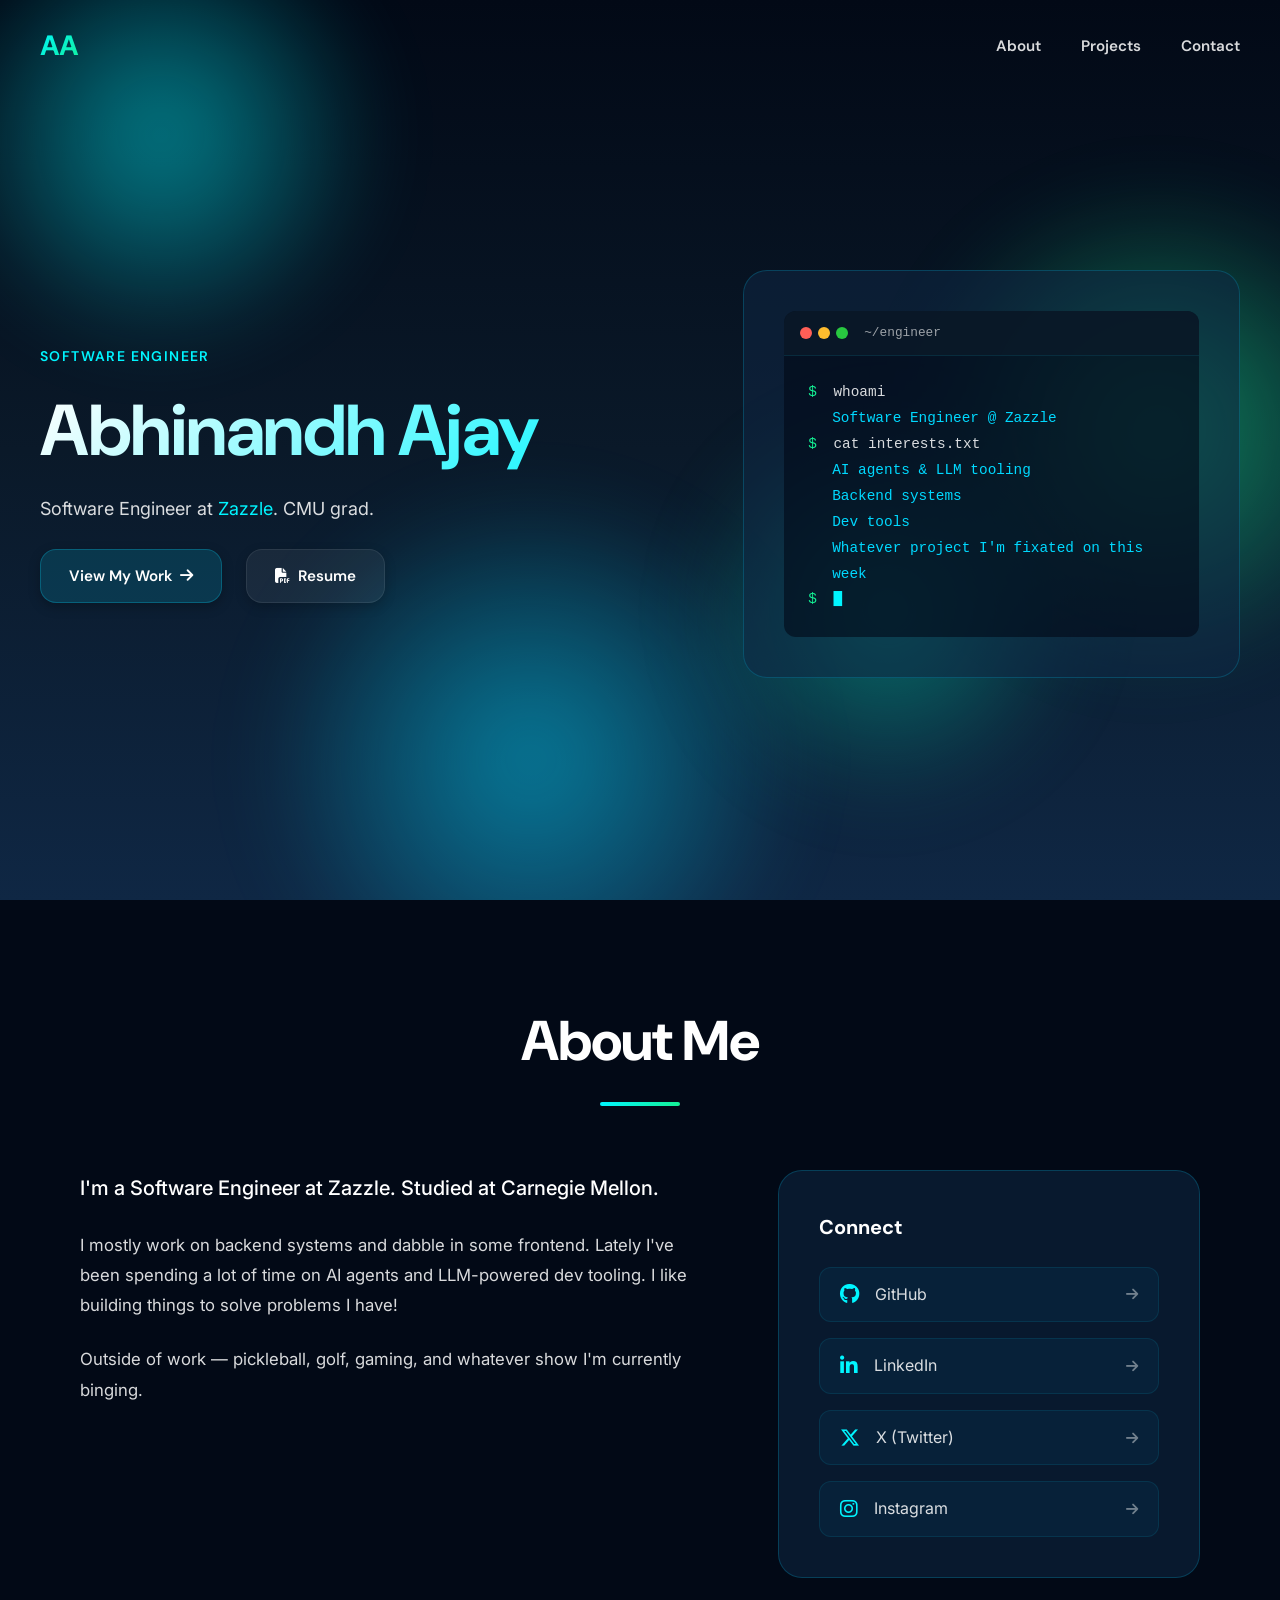
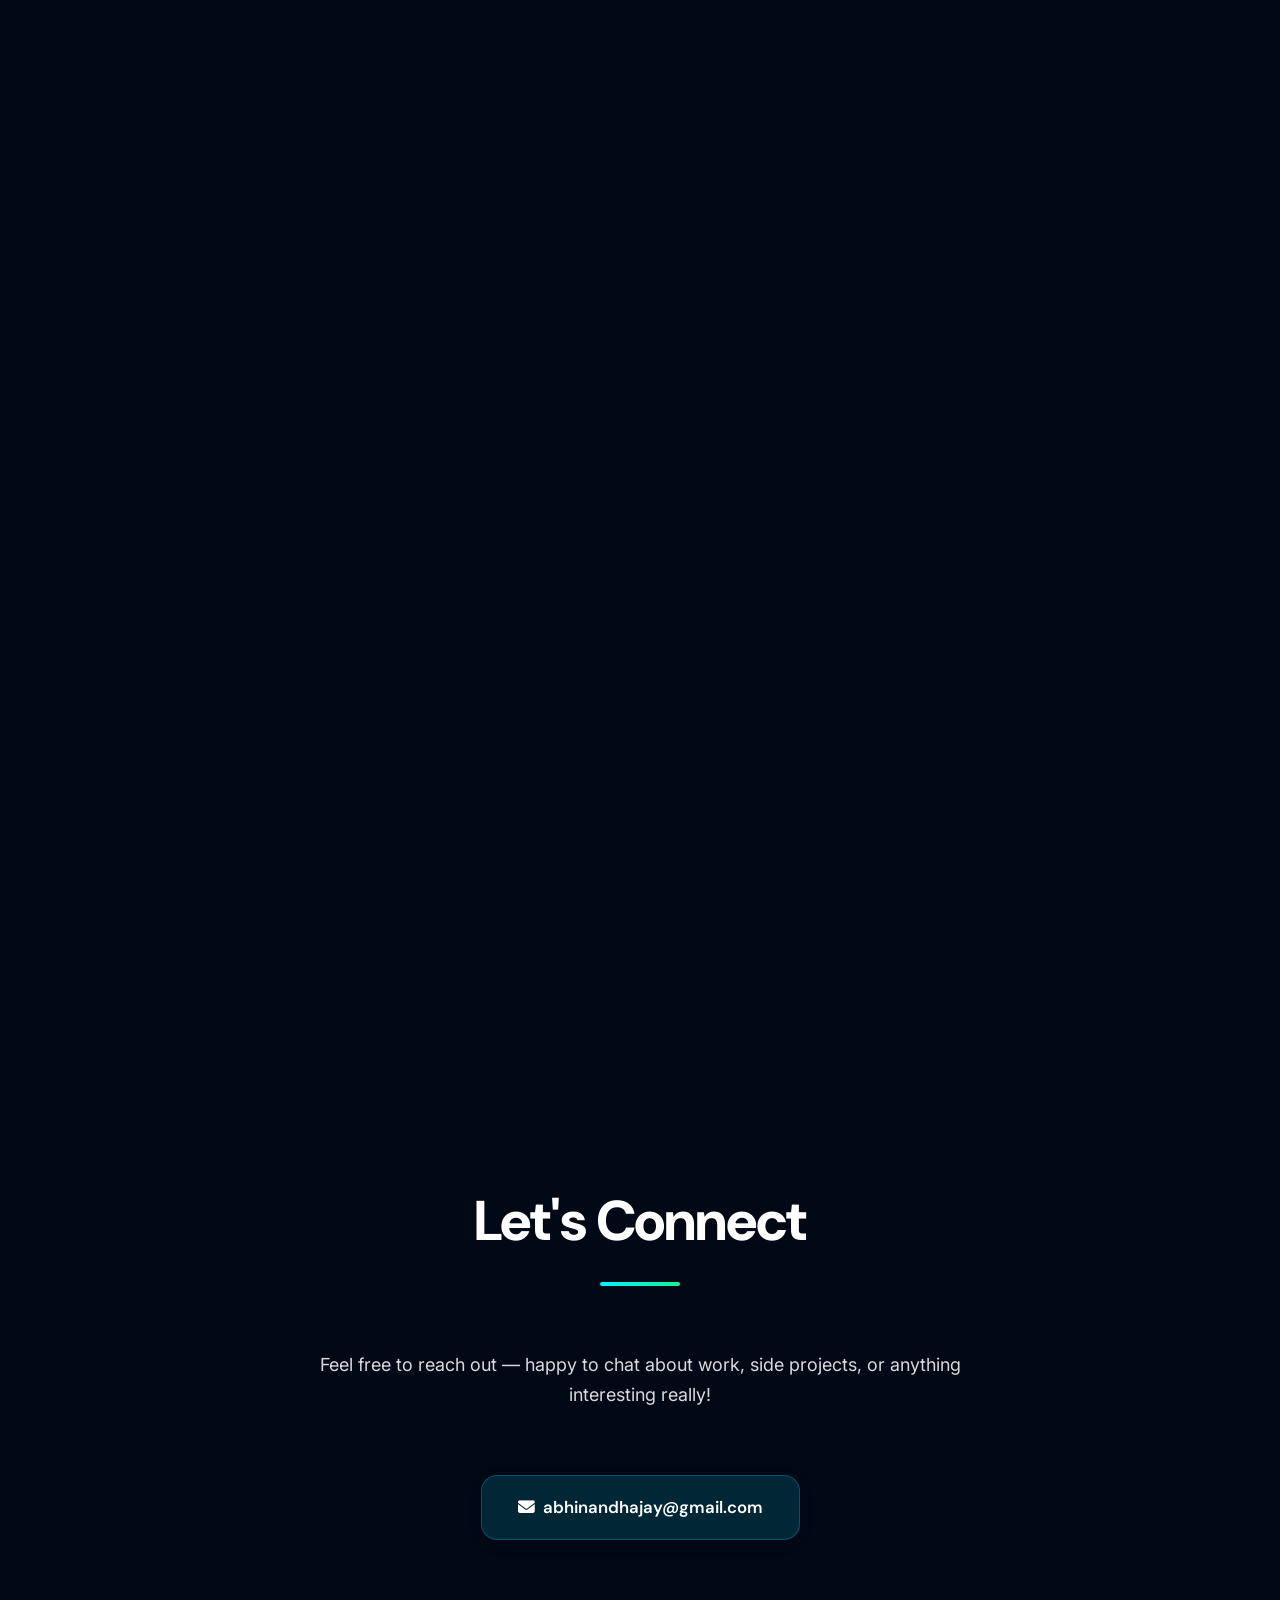
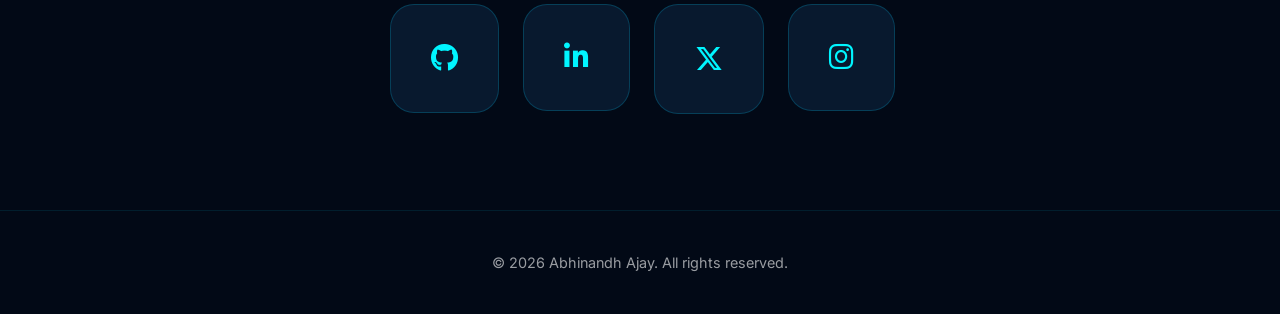
==== commit 879a3dea: "Update project showcase" ====
--- a/index.html
+++ b/index.html
@@ -192,54 +192,123 @@
                 <div class="section-line"></div>
             </div>
 
-            <div class="projects-feature">
-                <div class="glass-card projects-card">
-                    <div class="card-glow large"></div>
-
-                    <div class="projects-icon">
-                        <i class="fas fa-toolbox"></i>
-                        <div class="icon-ring"></div>
-                        <div class="icon-ring"></div>
-                    </div>
-
-                    <div class="projects-content">
-                        <h3>Toolbox</h3>
-                        <p>
-                            A grab bag of small utilities I made because I needed them —
-                            formatters, converters, debugging helpers, that sort of thing.
-                        </p>
-
-                        <div class="tool-tags">
-                            <span class="tag">Formatters</span>
-                            <span class="tag">Converters</span>
-                            <span class="tag">Utilities</span>
-                            <span class="tag">Dev Tools</span>
-                        </div>
-
-                        <a href="https://toolbox.abhinandhajay.com"
-                           target="_blank"
-                           rel="noopener noreferrer"
-                           class="btn btn-primary btn-large">
-                            <span>Check It Out</span>
-                            <i class="fas fa-external-link-alt"></i>
-                        </a>
-                    </div>
-
-                    <div class="projects-decoration">
+            <div class="projects-grid">
+                <article class="glass-card project-card project-card-featured">
+                    <div class="card-glow large"></div>
+
+                    <div class="project-icon">
+                        <i class="fas fa-code-branch"></i>
+                        <div class="icon-ring"></div>
+                        <div class="icon-ring"></div>
+                    </div>
+
+                    <div class="project-content">
+                        <div class="project-kicker">CLI · Git · Code Review</div>
+                        <h3>prettydiff</h3>
+                        <p>
+                            A local web viewer for reviewing Git changes. Run it inside any repo
+                            to open a polished side-by-side or unified diff of your working tree,
+                            then switch into branch mode when you want a PR-style review.
+                        </p>
+
+                        <div class="tool-tags">
+                            <span class="tag">TypeScript</span>
+                            <span class="tag">React</span>
+                            <span class="tag">Vite</span>
+                            <span class="tag">Hono</span>
+                            <span class="tag">CLI</span>
+                        </div>
+
+                        <div class="project-actions">
+                            <a href="https://www.npmjs.com/package/@abhinandhajay/prettydiff"
+                               target="_blank"
+                               rel="noopener noreferrer"
+                               class="btn btn-primary">
+                                <i class="fas fa-cube"></i>
+                                <span>npm Package</span>
+                            </a>
+                            <a href="https://github.com/abhinandhajay/prettydiff"
+                               target="_blank"
+                               rel="noopener noreferrer"
+                               class="btn btn-secondary">
+                                <i class="fab fa-github"></i>
+                                <span>View Repo</span>
+                            </a>
+                        </div>
+                    </div>
+
+                    <div class="projects-decoration">
+                        <div class="floating-shape shape-1">
+                            <i class="fas fa-code"></i>
+                        </div>
+                        <div class="floating-shape shape-2">
+                            <i class="fas fa-terminal"></i>
+                        </div>
+                        <div class="floating-shape shape-3">
+                            <i class="fas fa-code-compare"></i>
+                        </div>
+                    </div>
+                </article>
+
+                <article class="glass-card project-card">
+                    <div class="card-glow large"></div>
+
+                    <div class="project-icon">
+                        <i class="fas fa-toolbox"></i>
+                        <div class="icon-ring"></div>
+                        <div class="icon-ring"></div>
+                    </div>
+
+                    <div class="project-content">
+                        <div class="project-kicker">Web App · Everyday Utilities</div>
+                        <h3>Toolbox</h3>
+                        <p>
+                            A collection of useful web utilities for everyday tasks:
+                            AI-powered receipt splitting, timezone conversion, URL cleanup,
+                            text transforms, and image processing tools.
+                        </p>
+
+                        <div class="tool-tags">
+                            <span class="tag">Next.js</span>
+                            <span class="tag">tRPC</span>
+                            <span class="tag">Gemini</span>
+                            <span class="tag">Sharp</span>
+                            <span class="tag">Tailwind</span>
+                        </div>
+
+                        <div class="project-actions">
+                            <a href="https://toolbox.abhinandhajay.com"
+                               target="_blank"
+                               rel="noopener noreferrer"
+                               class="btn btn-primary">
+                                <span>Open Toolbox</span>
+                                <i class="fas fa-external-link-alt"></i>
+                            </a>
+                            <a href="https://github.com/abhinandhajay/toolbox"
+                               target="_blank"
+                               rel="noopener noreferrer"
+                               class="btn btn-secondary">
+                                <i class="fab fa-github"></i>
+                                <span>View Repo</span>
+                            </a>
+                        </div>
+                    </div>
+
+                    <div class="projects-decoration">
                         <div class="floating-shape shape-1">
                             <i class="fas fa-code"></i>
                         </div>
                         <div class="floating-shape shape-2">
                             <i class="fas fa-terminal"></i>
                         </div>
-                        <div class="floating-shape shape-3">
-                            <i class="fas fa-cog"></i>
-                        </div>
-                    </div>
-                </div>
-            </div>
-        </div>
-    </section>
+                        <div class="floating-shape shape-3">
+                            <i class="fas fa-image"></i>
+                        </div>
+                    </div>
+                </article>
+            </div>
+        </div>
+    </section>
 
     <!-- Contact Section -->
     <section class="section contact" id="contact">
--- a/assets/css/main.css
+++ b/assets/css/main.css
@@ -660,20 +660,27 @@
 }
 
 /* === PROJECTS SECTION === */
-.projects-feature {
-    max-width: 1000px;
+.projects-grid {
+    display: grid;
+    grid-template-columns: repeat(2, minmax(0, 1fr));
+    gap: var(--space-lg);
+    max-width: 1180px;
     margin: 0 auto;
 }
 
-.projects-card {
+.project-card {
     padding: var(--space-xl);
-    display: grid;
-    grid-template-columns: auto 1fr;
-    gap: var(--space-xl);
-    align-items: center;
-}
-
-.projects-icon {
+    display: flex;
+    flex-direction: column;
+    gap: var(--space-lg);
+    min-height: 100%;
+}
+
+.project-card-featured {
+    background: rgba(15, 39, 68, 0.68);
+}
+
+.project-icon {
     width: 120px;
     height: 120px;
     background: linear-gradient(135deg, var(--color-cyan-medium) 0%, var(--color-teal-medium) 100%);
@@ -717,14 +724,33 @@
     }
 }
 
-.projects-content h3 {
+.project-content {
+    position: relative;
+    z-index: 1;
+    display: flex;
+    flex-direction: column;
+    align-items: flex-start;
+    flex: 1;
+}
+
+.project-kicker {
+    font-family: var(--font-display);
+    font-size: 0.78rem;
+    font-weight: 700;
+    letter-spacing: 0.08em;
+    text-transform: uppercase;
+    color: var(--color-teal-bright);
+    margin-bottom: var(--space-xs);
+}
+
+.project-content h3 {
     font-family: var(--font-display);
     font-size: 1.75rem;
     font-weight: 700;
     margin-bottom: var(--space-sm);
 }
 
-.projects-content p {
+.project-content p {
     color: var(--color-text-secondary);
     line-height: 1.7;
     margin-bottom: var(--space-md);
@@ -747,11 +773,18 @@
     color: var(--color-cyan-bright);
 }
 
+.project-actions {
+    display: flex;
+    gap: var(--space-sm);
+    flex-wrap: wrap;
+    margin-top: auto;
+}
+
 .projects-decoration {
     position: absolute;
     top: 0;
     right: 0;
-    width: 300px;
+    width: min(300px, 55%);
     height: 100%;
     pointer-events: none;
     overflow: hidden;
@@ -877,16 +910,20 @@
         width: 100%;
     }
 
-    .projects-card {
+    .projects-grid {
         grid-template-columns: 1fr;
+        max-width: 720px;
+    }
+
+    .project-card {
         padding-top: 4rem;
     }
 
     .tool-tags {
-        justify-content: center;
-    }
-
-    .projects-icon {
+        justify-content: flex-start;
+    }
+
+    .project-icon {
         margin: 0 auto;
     }
 
@@ -935,7 +972,7 @@
         padding: var(--space-md);
     }
 
-    .projects-card {
+    .project-card {
         padding: var(--space-lg);
         padding-top: 3.5rem;
     }
@@ -1026,7 +1063,7 @@
         padding: 0.875rem;
     }
 
-    .projects-icon {
+    .project-icon {
         width: 80px;
         height: 80px;
         font-size: 2rem;
@@ -1042,7 +1079,7 @@
         height: 120px;
     }
 
-    .projects-card {
+    .project-card {
         padding-top: 2.5rem;
     }
 
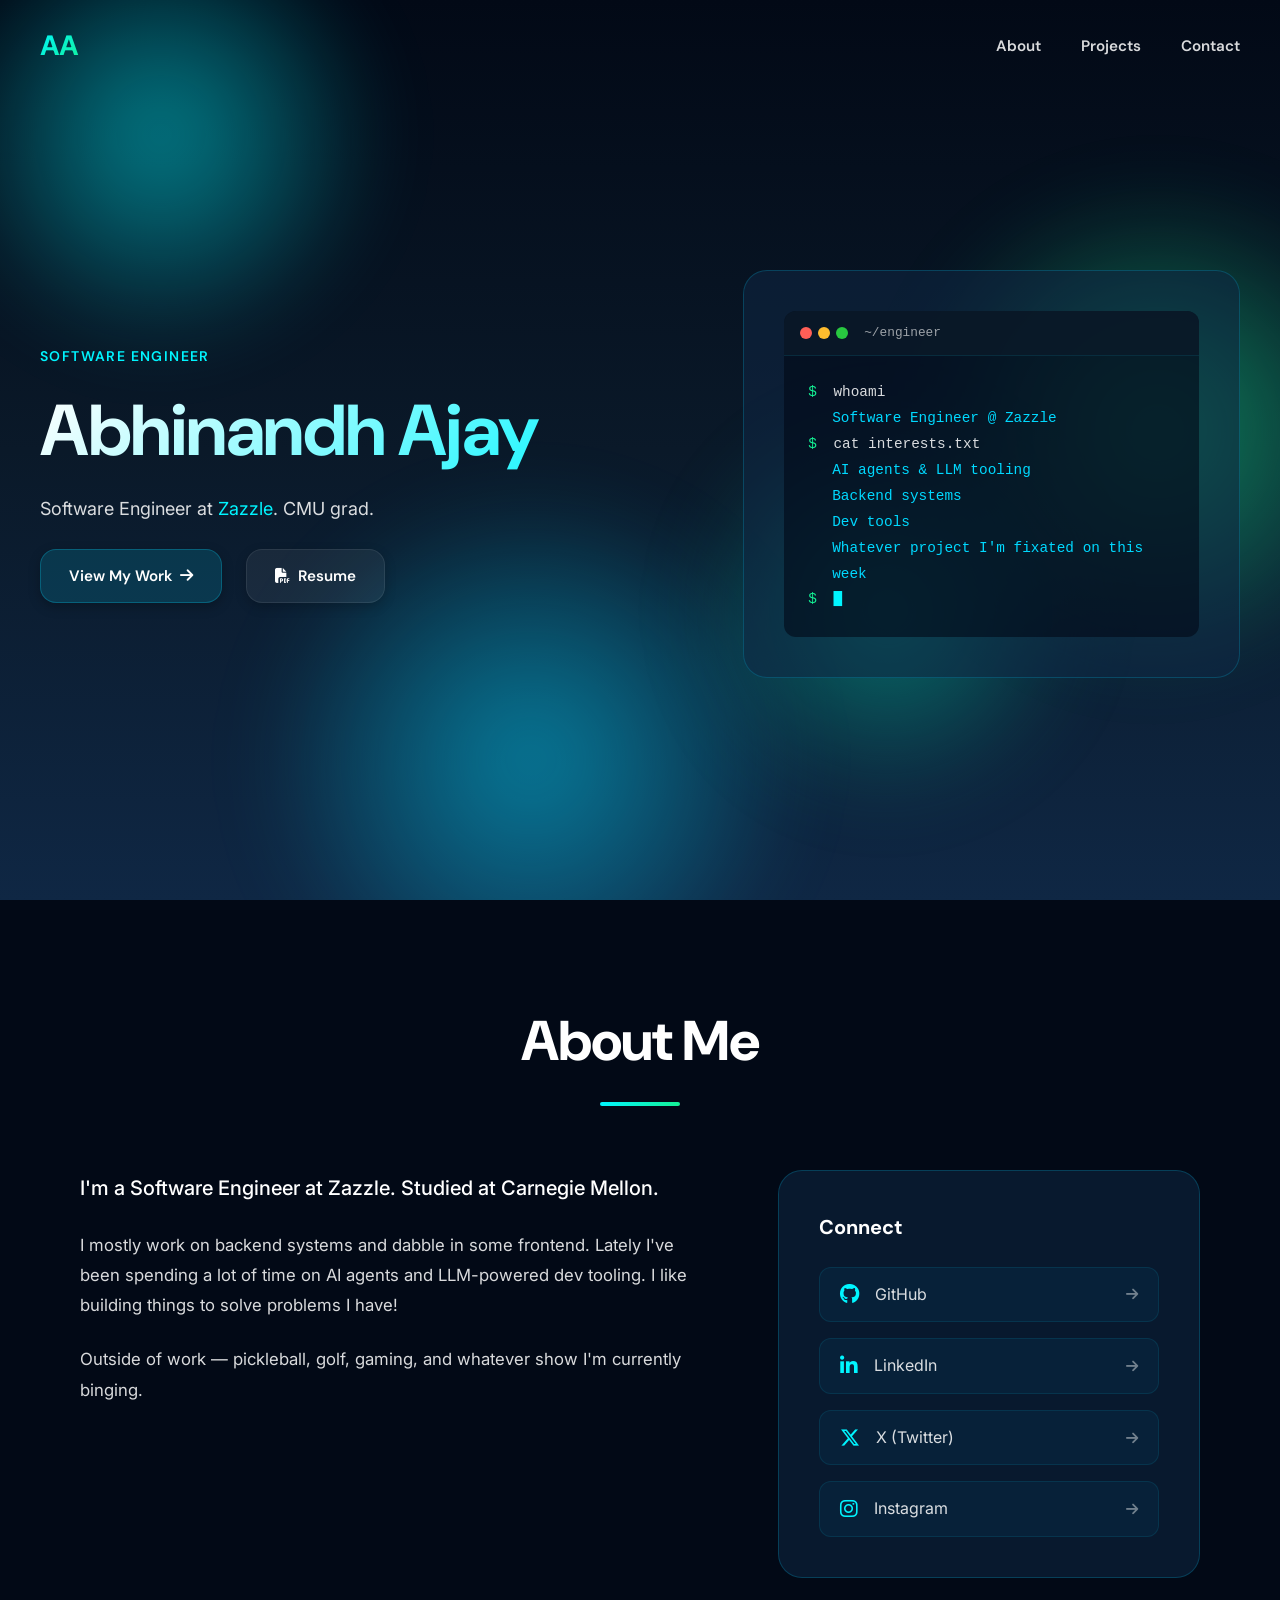
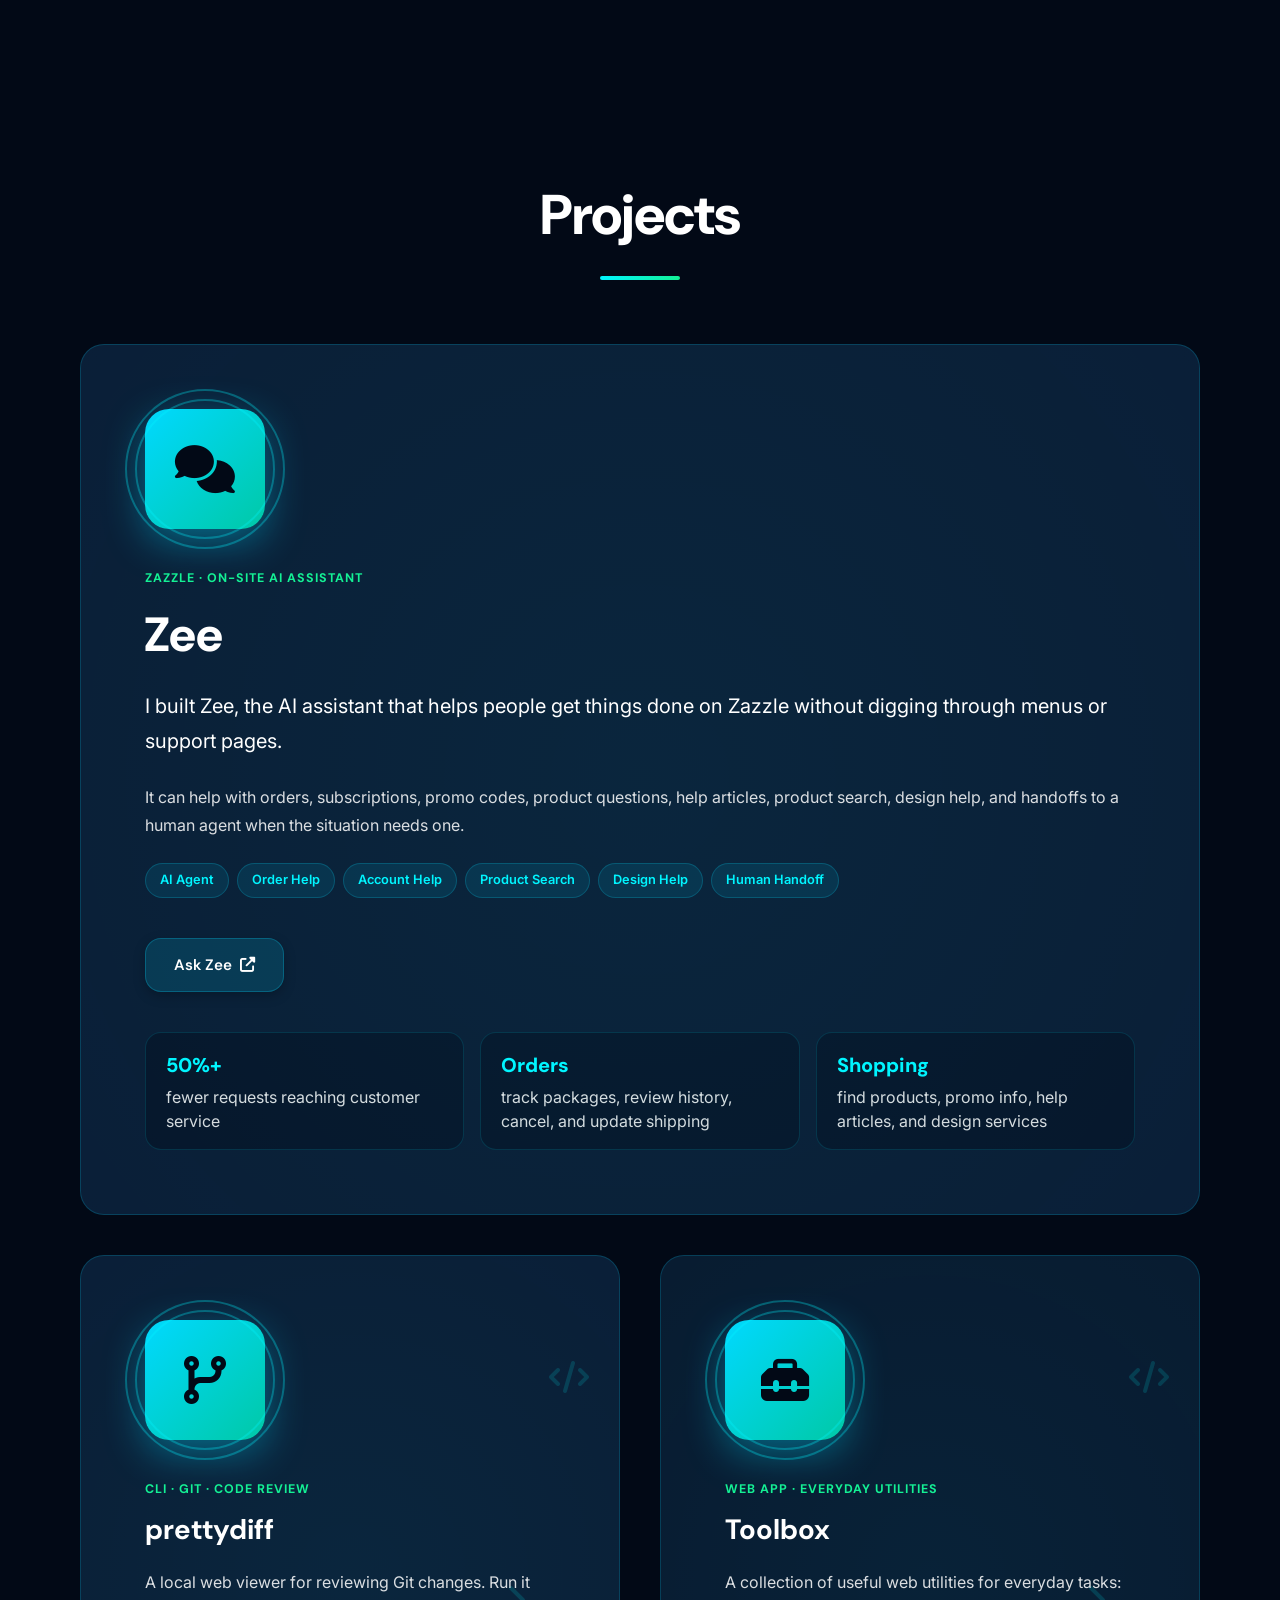
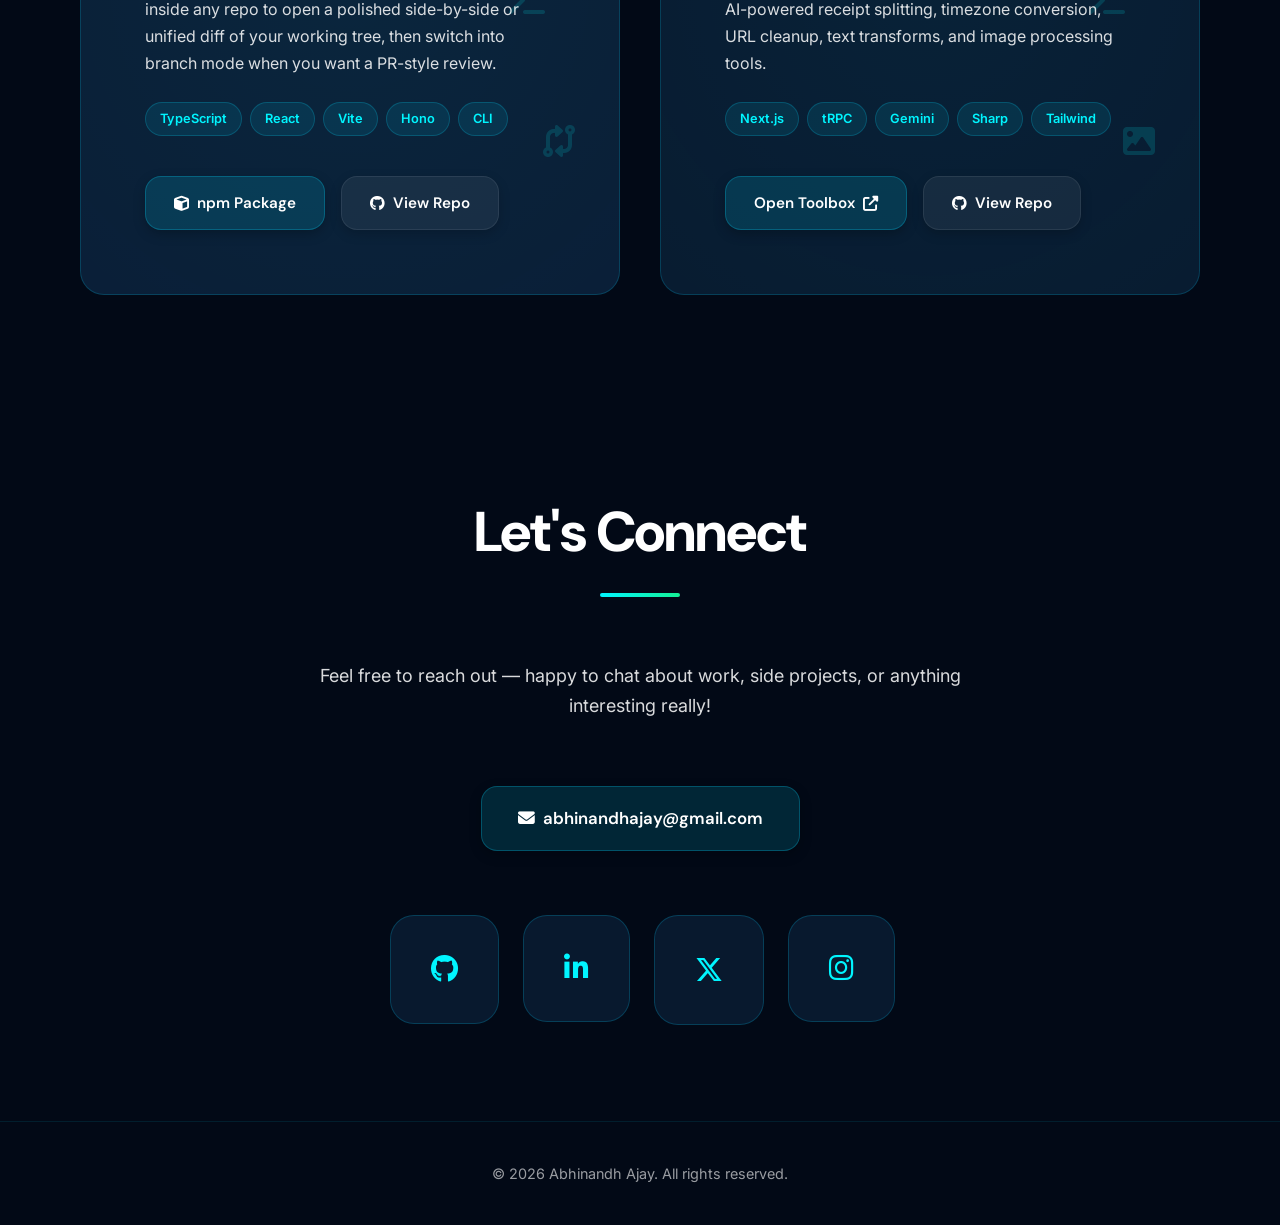
==== commit 9aaf2e8c: "Add Zee project showcase" ====
--- a/index.html
+++ b/index.html
@@ -56,12 +56,12 @@
     <!-- Navigation -->
     <nav class="nav" id="nav">
         <div class="nav-content">
-            <a href="#" class="logo">AA</a>
-            <div class="nav-links">
-                <a href="#about">About</a>
-                <a href="#projects">Projects</a>
-                <a href="#contact">Contact</a>
-            </div>
+            <a href="#" class="logo">AA</a>
+            <div class="nav-links">
+                <a href="#about">About</a>
+                <a href="#projects">Projects</a>
+                <a href="#contact">Contact</a>
+            </div>
             <button class="menu-toggle" aria-label="Toggle menu">
                 <span></span>
                 <span></span>
@@ -70,11 +70,11 @@
     </nav>
 
     <!-- Mobile Menu -->
-    <div class="mobile-menu" id="mobile-menu">
-        <a href="#about">About</a>
-        <a href="#projects">Projects</a>
-        <a href="#contact">Contact</a>
-    </div>
+<div class="mobile-menu" id="mobile-menu">
+    <a href="#about">About</a>
+    <a href="#projects">Projects</a>
+    <a href="#contact">Contact</a>
+</div>
 
     <!-- Hero Section -->
     <section class="hero">
@@ -182,16 +182,74 @@
                 </div>
             </div>
         </div>
-    </section>
-
-    <!-- Projects Section -->
-    <section class="section projects" id="projects">
-        <div class="container">
+    </section>
+
+    <!-- Projects Section -->
+    <section class="section projects" id="projects">
+        <div class="container">
             <div class="section-header">
                 <h2 class="section-title">Projects</h2>
-                <div class="section-line"></div>
-            </div>
-
+                <div class="section-line"></div>
+            </div>
+
+            <div class="projects-showcase">
+                <article class="glass-card zee-card project-showcase-card">
+                    <div class="card-glow large"></div>
+
+                    <div class="project-icon zee-icon">
+                        <i class="fas fa-comments"></i>
+                        <div class="icon-ring"></div>
+                        <div class="icon-ring"></div>
+                    </div>
+
+                    <div class="zee-content">
+                        <div class="project-kicker">Zazzle · On-site AI Assistant</div>
+                        <h3>Zee</h3>
+                        <p class="zee-lead">
+                            I built Zee, the AI assistant that helps people get things done
+                            on Zazzle without digging through menus or support pages.
+                        </p>
+                        <p>
+                            It can help with orders, subscriptions, promo codes, product questions,
+                            help articles, product search, design help, and handoffs to a human
+                            agent when the situation needs one.
+                        </p>
+
+                        <div class="tool-tags">
+                            <span class="tag">AI Agent</span>
+                            <span class="tag">Order Help</span>
+                            <span class="tag">Account Help</span>
+                            <span class="tag">Product Search</span>
+                            <span class="tag">Design Help</span>
+                            <span class="tag">Human Handoff</span>
+                        </div>
+
+                        <a href="https://www.zazzle.com/about/ask"
+                           target="_blank"
+                           rel="noopener noreferrer"
+                           class="btn btn-primary">
+                            <span>Ask Zee</span>
+                            <i class="fas fa-external-link-alt"></i>
+                        </a>
+                    </div>
+
+                    <div class="zee-metrics">
+                        <div class="zee-metric">
+                            <span>50%+</span>
+                            <p>fewer requests reaching customer service</p>
+                        </div>
+                        <div class="zee-metric">
+                            <span>Orders</span>
+                            <p>track packages, review history, cancel, and update shipping</p>
+                        </div>
+                        <div class="zee-metric">
+                            <span>Shopping</span>
+                            <p>find products, promo info, help articles, and design services</p>
+                        </div>
+                    </div>
+                </article>
+            </div>
+
             <div class="projects-grid">
                 <article class="glass-card project-card project-card-featured">
                     <div class="card-glow large"></div>
--- a/assets/css/main.css
+++ b/assets/css/main.css
@@ -659,6 +659,83 @@
     opacity: 0.5;
 }
 
+/* === ZEE PROJECT FEATURE === */
+.projects-showcase {
+    max-width: 1180px;
+    margin: 0 auto var(--space-lg);
+}
+
+.zee-card {
+    display: flex;
+    flex-direction: column;
+    gap: var(--space-lg);
+    align-items: flex-start;
+    max-width: 1180px;
+    margin: 0 auto;
+    padding: var(--space-xl);
+}
+
+.project-showcase-card {
+    background: rgba(15, 39, 68, 0.68);
+}
+
+.zee-content {
+    position: relative;
+    z-index: 1;
+}
+
+.zee-content h3 {
+    font-family: var(--font-display);
+    font-size: clamp(2rem, 4vw, 3rem);
+    font-weight: 800;
+    margin-bottom: var(--space-sm);
+}
+
+.zee-content p {
+    color: var(--color-text-secondary);
+    line-height: 1.75;
+    margin-bottom: var(--space-md);
+}
+
+.zee-content .zee-lead {
+    font-size: 1.25rem;
+    color: var(--color-text-primary);
+}
+
+.zee-icon {
+    background: linear-gradient(135deg, var(--color-teal-bright) 0%, var(--color-cyan-medium) 100%);
+    box-shadow: 0 16px 42px rgba(20, 241, 149, 0.28);
+}
+
+.zee-metrics {
+    display: grid;
+    grid-template-columns: repeat(3, minmax(0, 1fr));
+    gap: var(--space-sm);
+    width: 100%;
+}
+
+.zee-metric {
+    padding: 1rem 1.25rem;
+    border: 1px solid rgba(0, 217, 255, 0.14);
+    border-radius: 16px;
+    background: rgba(2, 9, 22, 0.35);
+}
+
+.zee-metric span {
+    display: block;
+    font-family: var(--font-display);
+    font-size: 1.25rem;
+    font-weight: 800;
+    color: var(--color-cyan-bright);
+    margin-bottom: 0.25rem;
+}
+
+.zee-metric p {
+    color: var(--color-text-secondary);
+    margin: 0;
+    line-height: 1.5;
+}
+
 /* === PROJECTS SECTION === */
 .projects-grid {
     display: grid;
@@ -927,6 +1004,14 @@
         margin: 0 auto;
     }
 
+    .zee-card {
+        max-width: 720px;
+    }
+
+    .zee-metrics {
+        grid-template-columns: 1fr;
+    }
+
     .projects-decoration {
         display: none;
     }
@@ -975,6 +1060,14 @@
     .project-card {
         padding: var(--space-lg);
         padding-top: 3.5rem;
+    }
+
+    .zee-card {
+        padding: var(--space-lg);
+    }
+
+    .zee-content .zee-lead {
+        font-size: 1.125rem;
     }
 
     .about-links {
@@ -1081,6 +1174,10 @@
 
     .project-card {
         padding-top: 2.5rem;
+    }
+
+    .zee-metric {
+        padding: 0.875rem 1rem;
     }
 
     .tag {
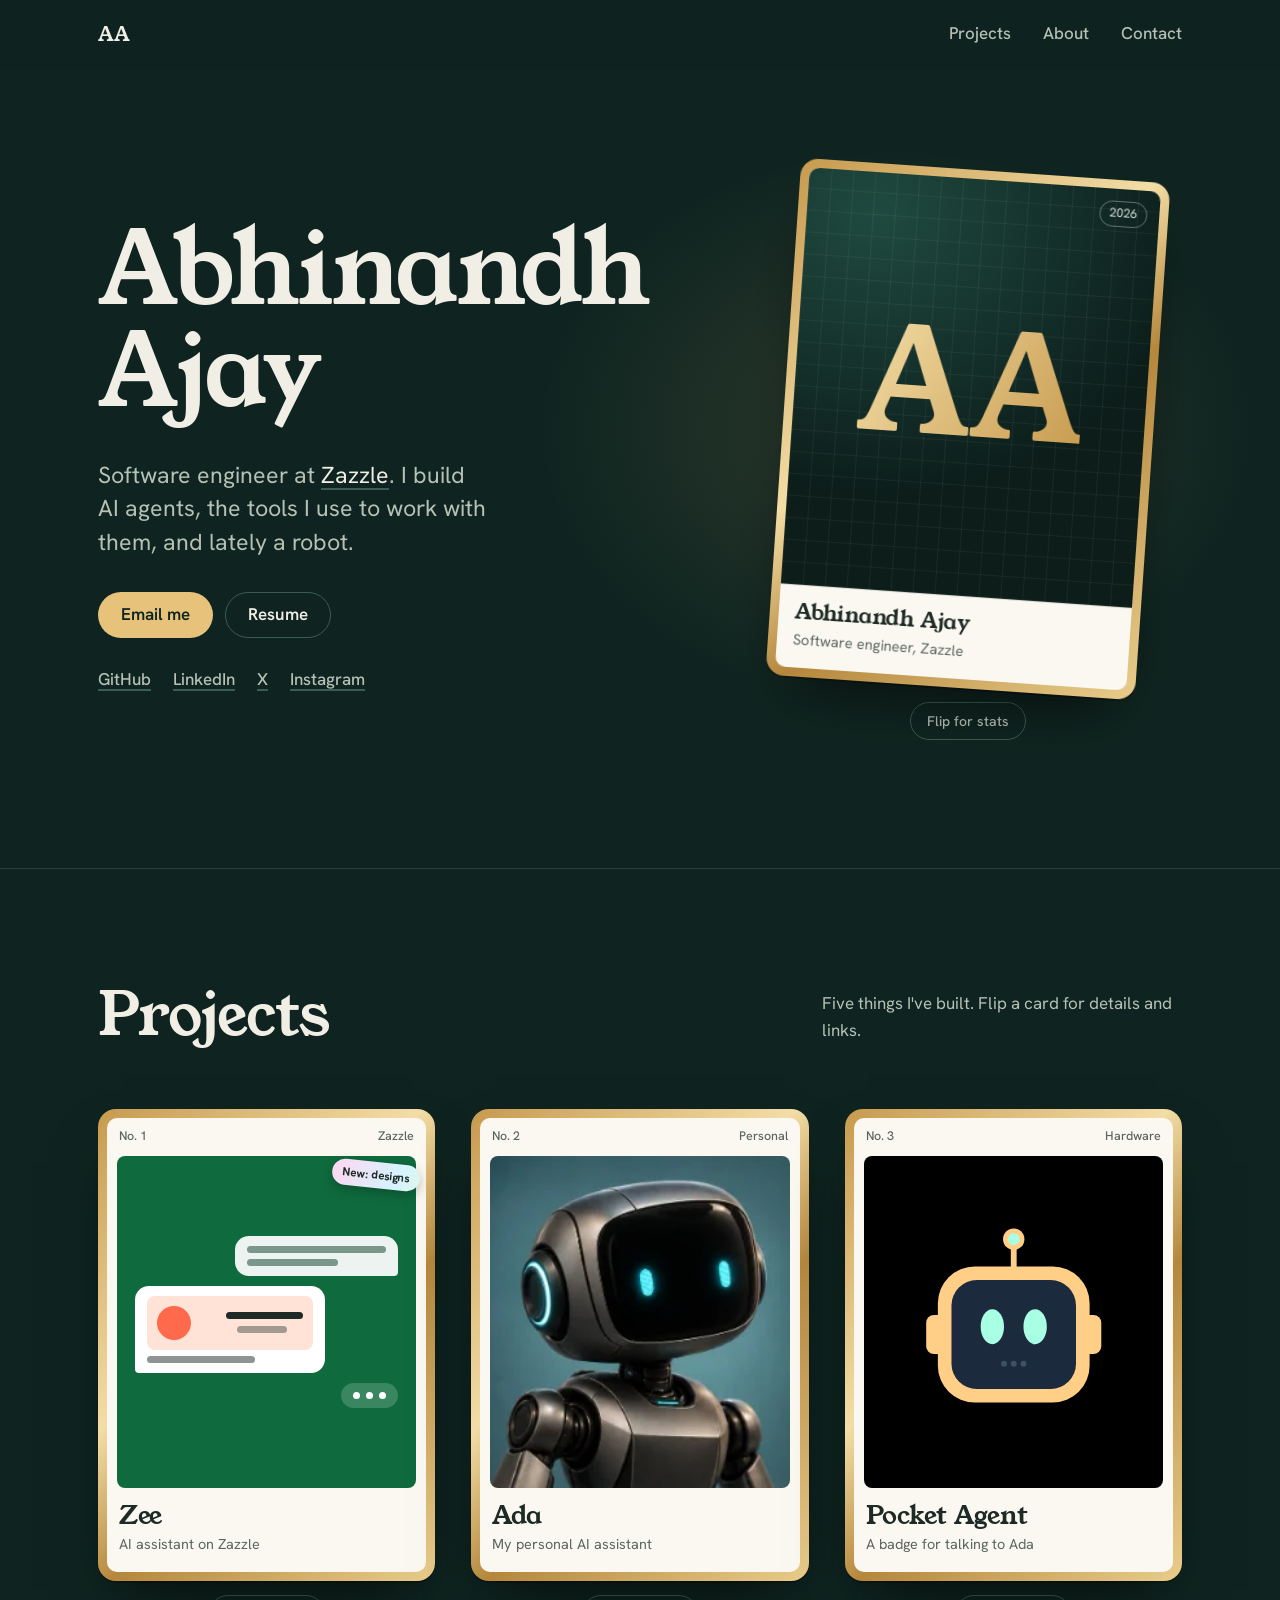
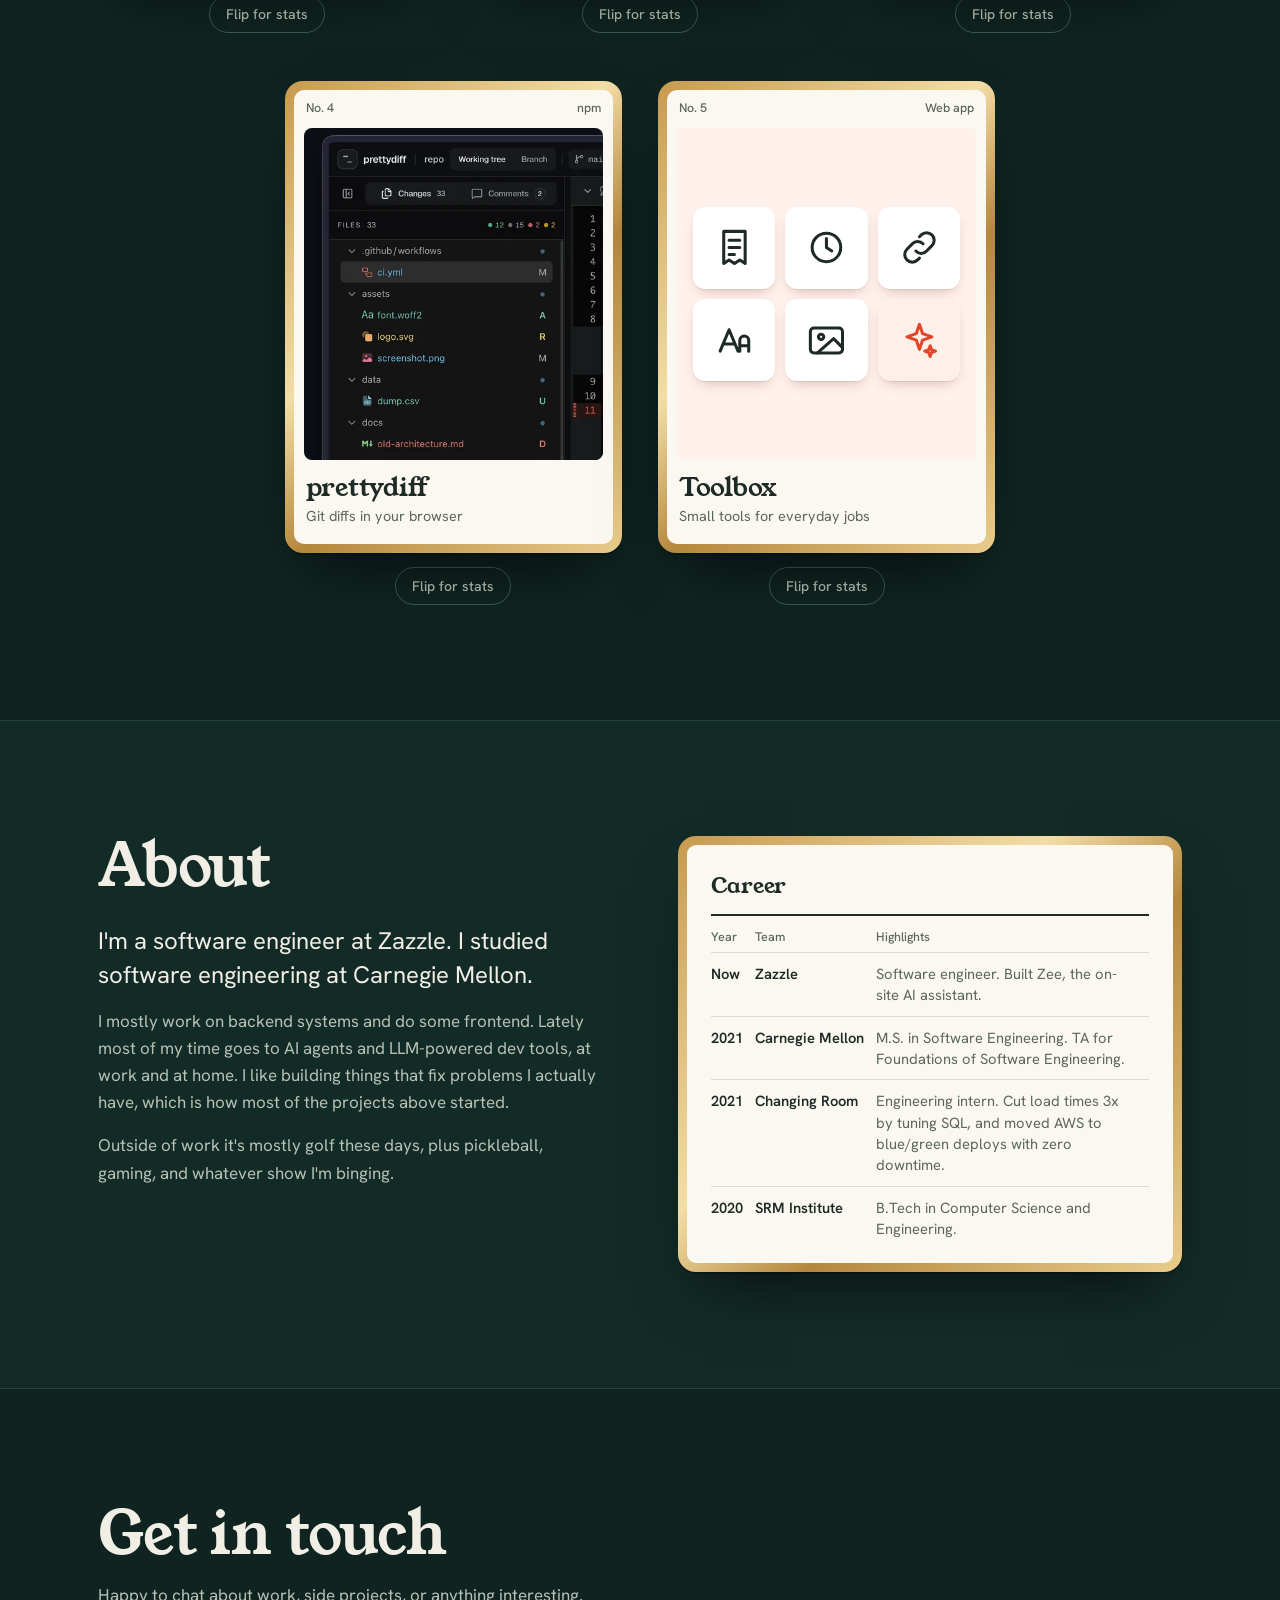
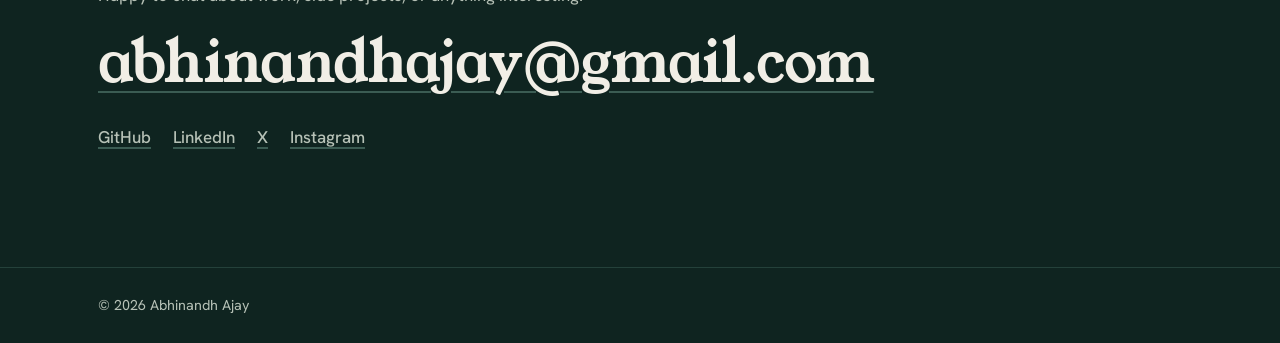
==== commit da17dddf: "Redesign site as flippable project cards Replace the glass/terminal layout with a collectible-card d" ====
--- a/index.html
+++ b/index.html
@@ -1,429 +1,406 @@
-<!DOCTYPE html>
-<html lang="en">
-<head>
-    <meta charset="UTF-8">
-    <meta name="viewport" content="width=device-width, initial-scale=1.0">
-    <title>Abhinandh Ajay — Software Engineer</title>
-    <meta name="description" content="Abhinandh Ajay, Software Engineer at Zazzle">
-    <meta name="author" content="Abhinandh Ajay">
-    <meta name="keywords" content="Abhinandh Ajay, Software Engineer, Zazzle, Carnegie Mellon, Developer, Full Stack">
-
-    <!-- Open Graph / Facebook -->
-    <meta property="og:type" content="website">
-    <meta property="og:url" content="https://abhinandhajay.com/">
-    <meta property="og:title" content="Abhinandh Ajay — Software Engineer">
-    <meta property="og:description" content="Software Engineer at Zazzle. CMU grad.">
-    <meta property="og:image" content="https://abhinandhajay.com/og-image.png">
-
-    <!-- Twitter -->
-    <meta property="twitter:card" content="summary_large_image">
-    <meta property="twitter:url" content="https://abhinandhajay.com/">
-    <meta property="twitter:title" content="Abhinandh Ajay — Software Engineer">
-    <meta property="twitter:description" content="Software Engineer at Zazzle. CMU grad.">
-    <meta property="twitter:image" content="https://abhinandhajay.com/og-image.png">
-    <meta name="twitter:creator" content="@abhinandhajay">
-
-    <!-- Theme Color -->
-    <meta name="theme-color" content="#0A1929">
-    <meta name="msapplication-TileColor" content="#0A1929">
-
-    <!-- Favicon -->
-    <link rel="icon" type="image/svg+xml" href="/favicon.svg">
-    <link rel="alternate icon" href="/favicon.ico">
-    <link rel="apple-touch-icon" href="/apple-touch-icon.png">
-
-    <!-- Fonts -->
-    <link rel="preconnect" href="https://fonts.googleapis.com">
-    <link rel="preconnect" href="https://fonts.gstatic.com" crossorigin>
-    <link href="https://fonts.googleapis.com/css2?family=DM+Sans:wght@600;700;800&family=Inter:wght@400;500;600&display=swap" rel="stylesheet">
-
-    <!-- Styles -->
-    <link rel="stylesheet" href="assets/css/main.css">
-
-    <!-- Font Awesome (async to avoid render-blocking) -->
-    <link rel="preload" href="https://cdnjs.cloudflare.com/ajax/libs/font-awesome/6.5.1/css/all.min.css" as="style" onload="this.onload=null;this.rel='stylesheet'">
-    <noscript><link rel="stylesheet" href="https://cdnjs.cloudflare.com/ajax/libs/font-awesome/6.5.1/css/all.min.css"></noscript>
-</head>
-<body>
-    <!-- Liquid Background -->
-    <div class="liquid-bg">
-        <div class="blob blob-1"></div>
-        <div class="blob blob-2"></div>
-        <div class="blob blob-3"></div>
-        <div class="blob blob-4"></div>
-    </div>
-
-    <!-- Navigation -->
-    <nav class="nav" id="nav">
-        <div class="nav-content">
-            <a href="#" class="logo">AA</a>
-            <div class="nav-links">
+<!DOCTYPE html>
+<html lang="en">
+<head>
+    <meta charset="UTF-8">
+    <meta name="viewport" content="width=device-width, initial-scale=1">
+    <title>Abhinandh Ajay</title>
+    <meta name="description" content="Abhinandh Ajay is a software engineer at Zazzle who builds AI agents and developer tools: Zee, Ada, Pocket Agent, prettydiff, and Toolbox.">
+    <meta name="author" content="Abhinandh Ajay">
+    <link rel="canonical" href="https://abhinandhajay.com/">
+
+    <meta property="og:type" content="website">
+    <meta property="og:url" content="https://abhinandhajay.com/">
+    <meta property="og:title" content="Abhinandh Ajay">
+    <meta property="og:description" content="Software engineer at Zazzle. I build AI agents, dev tools, and lately a robot.">
+    <meta property="og:image" content="https://abhinandhajay.com/og-image.png">
+    <meta property="og:image:width" content="1200">
+    <meta property="og:image:height" content="630">
+
+    <meta name="twitter:card" content="summary_large_image">
+    <meta name="twitter:title" content="Abhinandh Ajay">
+    <meta name="twitter:description" content="Software engineer at Zazzle. I build AI agents, dev tools, and lately a robot.">
+    <meta name="twitter:image" content="https://abhinandhajay.com/og-image.png">
+    <meta name="twitter:creator" content="@abhinandhajay">
+
+    <meta name="theme-color" content="#0f2420">
+
+    <link rel="icon" type="image/svg+xml" href="/favicon.svg">
+    <link rel="alternate icon" href="/favicon.ico">
+    <link rel="apple-touch-icon" href="/apple-touch-icon.png">
+
+    <link rel="preconnect" href="https://fonts.googleapis.com">
+    <link rel="preconnect" href="https://fonts.gstatic.com" crossorigin>
+    <link href="https://fonts.googleapis.com/css2?family=Young+Serif&family=Hanken+Grotesk:wght@400..700&display=swap" rel="stylesheet">
+
+    <link rel="stylesheet" href="assets/css/main.css">
+    <script>document.documentElement.classList.add('js');</script>
+</head>
+<body>
+    <a class="skip-link" href="#projects">Skip to projects</a>
+
+    <header class="top">
+        <div class="wrap top-inner">
+            <a href="#top" class="patch" aria-label="Abhinandh Ajay, back to top">AA</a>
+            <nav aria-label="Sections">
+                <a href="#projects">Projects</a>
                 <a href="#about">About</a>
-                <a href="#projects">Projects</a>
                 <a href="#contact">Contact</a>
+            </nav>
+        </div>
+    </header>
+
+
+    <main id="top">
+        <section class="hero" aria-labelledby="hero-name">
+
+            <div class="wrap hero-inner">
+                <div class="hero-copy">
+                    <h1 id="hero-name" class="name"><span>Abhinandh</span> <span>Ajay</span></h1>
+                    <p class="intro">
+                        Software engineer at <a href="https://www.zazzle.com" target="_blank" rel="noopener noreferrer">Zazzle</a>.
+                        I build AI agents, the tools I use to work with them, and lately a robot.
+                    </p>
+                    <div class="actions">
+                        <a class="btn btn-ball" href="mailto:abhinandhajay@gmail.com">Email me</a>
+                        <a class="btn btn-line" href="https://drive.google.com/file/d/14ics_lGhg4luMvKEiyE3qZM9mlpH0eWo/view?usp=sharing" target="_blank" rel="noopener noreferrer">Resume</a>
+                    </div>
+                    <ul class="socials" aria-label="Elsewhere">
+                        <li><a href="https://github.com/abhinandhajay" target="_blank" rel="noopener noreferrer">GitHub</a></li>
+                        <li><a href="https://www.linkedin.com/in/abhinandh-ajay/" target="_blank" rel="noopener noreferrer">LinkedIn</a></li>
+                        <li><a href="https://x.com/abhinandhajay" target="_blank" rel="noopener noreferrer">X</a></li>
+                        <li><a href="https://www.instagram.com/abhinandh_ajay/" target="_blank" rel="noopener noreferrer">Instagram</a></li>
+                    </ul>
+                </div>
+
+                <div class="card-slot hero-slot" style="--i: 2">
+                    <div class="card card-player">
+                        <div class="card-tilt">
+                            <div class="card-inner">
+                                <div class="card-face card-front">
+                                    <div class="paper">
+                                        <div class="player-photo player-art" aria-hidden="true">
+                                            <span class="player-monogram">AA</span>
+                                            <span class="player-year">2026</span>
+                                        </div>
+                                        <div class="nameplate">
+                                            <p class="nameplate-name">Abhinandh Ajay</p>
+                                        </div>
+                                        <p class="player-pos">Software engineer, Zazzle</p>
+                                    </div>
+                                </div>
+                                <div class="card-face card-back" inert>
+                                    <div class="paper back-paper">
+                                        <p class="back-title">Abhinandh Ajay</p>
+                                        <dl class="stats">
+                                            <div><dt>Position</dt><dd>Software engineer</dd></div>
+                                            <div><dt>Team</dt><dd>Zazzle</dd></div>
+                                            <div><dt>School</dt><dd>Carnegie Mellon</dd></div>
+                                            <div><dt>Home</dt><dd>Bay Area</dd></div>
+                                            <div><dt>Plays</dt><dd>Golf, pickleball, video games</dd></div>
+                                        </dl>
+                                        <ol class="mini-career" aria-label="Career">
+                                            <li><b>Now</b> Zazzle, software engineer</li>
+                                            <li><b>2021</b> Carnegie Mellon, M.S. Software Engineering</li>
+                                            <li><b>2021</b> Changing Room, engineering intern</li>
+                                            <li><b>2020</b> SRM Institute, B.Tech CS</li>
+                                        </ol>
+                                        <p class="back-note">Ships AI agents, dev tools, and the occasional robot. Most of them started as a fix for a problem at home.</p>
+                                    </div>
+                                </div>
+                            </div>
+                        </div>
+                    </div>
+                    <button class="flip-btn" type="button" aria-pressed="false" data-front="Flip for stats" data-back="Flip back">Flip for stats</button>
+                </div>
             </div>
-            <button class="menu-toggle" aria-label="Toggle menu">
-                <span></span>
-                <span></span>
-            </button>
-        </div>
-    </nav>
-
-    <!-- Mobile Menu -->
-<div class="mobile-menu" id="mobile-menu">
-    <a href="#about">About</a>
-    <a href="#projects">Projects</a>
-    <a href="#contact">Contact</a>
-</div>
-
-    <!-- Hero Section -->
-    <section class="hero">
-        <div class="hero-content">
-            <div class="hero-text">
-                <div class="hero-label">Software Engineer</div>
-                <h1 class="hero-title">Abhinandh Ajay</h1>
-                <p class="hero-description">
-                    Software Engineer at <a href="https://www.zazzle.com" target="_blank" rel="noopener noreferrer">Zazzle</a>. CMU grad.
-                </p>
-                <div class="hero-actions">
-                    <a href="#projects" class="btn btn-primary">
-                        <span>View My Work</span>
-                        <i class="fas fa-arrow-right"></i>
-                    </a>
-                    <a href="https://drive.google.com/file/d/14ics_lGhg4luMvKEiyE3qZM9mlpH0eWo/view?usp=sharing"
-                       target="_blank"
-                       rel="noopener noreferrer"
-                       class="btn btn-secondary">
-                        <i class="fas fa-file-pdf"></i>
-                        <span>Resume</span>
-                    </a>
-                </div>
-            </div>
-
-            <div class="hero-visual">
-                <div class="glass-card float">
-                    <div class="card-glow"></div>
-                    <div class="terminal">
-                        <div class="terminal-header">
-                            <div class="terminal-dots">
-                                <span></span>
-                                <span></span>
-                                <span></span>
-                            </div>
-                            <div class="terminal-title">~/engineer</div>
-                        </div>
-                        <div class="terminal-body">
-                            <div class="code-line"><span class="prompt">$</span> whoami</div>
-                            <div class="code-line output">Software Engineer @ Zazzle</div>
-                            <div class="code-line"><span class="prompt">$</span> cat interests.txt</div>
-                            <div class="code-line output">AI agents &amp; LLM tooling</div>
-                            <div class="code-line output">Backend systems</div>
-                            <div class="code-line output">Dev tools</div>
-                            <div class="code-line output">Whatever project I'm fixated on this week</div>
-                            <div class="code-line"><span class="prompt">$</span> <span class="cursor">█</span></div>
-                        </div>
-                    </div>
-                </div>
-            </div>
-        </div>
-    </section>
-
-    <!-- About Section -->
-    <section class="section about" id="about">
-        <div class="container">
-            <div class="section-header">
-                <h2 class="section-title">About Me</h2>
-                <div class="section-line"></div>
-            </div>
-
-            <div class="about-grid">
-                <div class="about-text">
-                    <p class="lead">
-                        I'm a Software Engineer at Zazzle. Studied at Carnegie Mellon.
-                    </p>
-                    <p>
-                        I mostly work on backend systems and dabble in some frontend. Lately I've been
-                        spending a lot of time on AI agents and LLM-powered dev tooling.
-                        I like building things to solve problems I have!
-                    </p>
-                    <p>
-                        Outside of work — pickleball, golf, gaming, and whatever show I'm
-                        currently binging.
-                    </p>
-                </div>
-
-                <div class="about-links-wrapper">
-                    <div class="glass-card">
-                        <div class="card-glow"></div>
-                        <h3>Connect</h3>
-                        <div class="about-links">
-                            <a href="https://github.com/abhinandhajay" target="_blank" rel="noopener noreferrer" class="link-item">
-                                <i class="fab fa-github"></i>
-                                <span>GitHub</span>
-                                <i class="fas fa-arrow-right"></i>
-                            </a>
-                            <a href="https://www.linkedin.com/in/abhinandh-ajay/" target="_blank" rel="noopener noreferrer" class="link-item">
-                                <i class="fab fa-linkedin-in"></i>
-                                <span>LinkedIn</span>
-                                <i class="fas fa-arrow-right"></i>
-                            </a>
-                            <a href="https://twitter.com/abhinandhajay" target="_blank" rel="noopener noreferrer" class="link-item">
-                                <i class="fab fa-x-twitter"></i>
-                                <span>X (Twitter)</span>
-                                <i class="fas fa-arrow-right"></i>
-                            </a>
-                            <a href="https://www.instagram.com/abhinandh_ajay/" target="_blank" rel="noopener noreferrer" class="link-item">
-                                <i class="fab fa-instagram"></i>
-                                <span>Instagram</span>
-                                <i class="fas fa-arrow-right"></i>
-                            </a>
-                        </div>
-                    </div>
-                </div>
-            </div>
-        </div>
-    </section>
-
-    <!-- Projects Section -->
-    <section class="section projects" id="projects">
-        <div class="container">
-            <div class="section-header">
-                <h2 class="section-title">Projects</h2>
-                <div class="section-line"></div>
+        </section>
+
+        <section class="projects" id="projects" aria-labelledby="projects-title">
+            <div class="wrap">
+                <div class="section-head">
+                    <h2 id="projects-title" class="section-title">Projects</h2>
+                    <p class="section-sub">Five things I've built. Flip a card for details and links.</p>
+                </div>
+
+                <div class="set">
+                    <!-- Zee -->
+                    <div class="card-slot" style="--i: 0">
+                        <article class="card" style="--frame: #138a4f; --art: #0f6b3e" aria-labelledby="zee-name">
+                            <div class="card-tilt">
+                                <div class="card-inner">
+                                    <div class="card-face card-front">
+                                        <div class="paper">
+                                            <div class="card-top"><span>No. 1</span><span>Zazzle</span></div>
+                                            <div class="card-art art-zee" aria-hidden="true">
+                                                <div class="bubble bubble-user"><i></i><i></i></div>
+                                                <div class="bubble bubble-zee">
+                                                    <div class="mini-design"><b></b><b></b><b></b></div>
+                                                    <i></i>
+                                                </div>
+                                                <div class="bubble bubble-typing"><s></s><s></s><s></s></div>
+                                            </div>
+                                            <h3 id="zee-name" class="card-name">Zee</h3>
+                                            <p class="card-type">AI assistant on Zazzle</p>
+                                            <span class="foil-badge">New: designs</span>
+                                        </div>
+                                    </div>
+                                    <div class="card-face card-back" inert>
+                                        <div class="paper back-paper">
+                                            <p class="back-title">Zee</p>
+                                            <dl class="stats">
+                                                <div><dt>Role</dt><dd>I built it</dd></div>
+                                                <div><dt>Impact</dt><dd><span data-count="50">50</span>%+ fewer requests to customer service</dd></div>
+                                                <div><dt>New</dt><dd>Creates and edits designs</dd></div>
+                                            </dl>
+                                            <p class="back-blurb">
+                                                Helps people on Zazzle with orders, subscriptions, promo codes, product questions, and search,
+                                                and hands off to a person when needed. It can now make a design from a description or edit one you already have.
+                                            </p>
+                                            <p class="back-links">
+                                                <a href="https://www.zazzle.com/about/ask" target="_blank" rel="noopener noreferrer">Ask Zee</a>
+                                            </p>
+                                        </div>
+                                    </div>
+                                </div>
+                            </div>
+                        </article>
+                        <button class="flip-btn" type="button" aria-pressed="false" aria-label="Show stats for Zee" data-front="Flip for stats" data-back="Flip back">Flip for stats</button>
+                    </div>
+
+                    <!-- Ada -->
+                    <div class="card-slot" style="--i: 1">
+                        <article class="card" style="--frame: #4b5563; --art: #1d5560" aria-labelledby="ada-name">
+                            <div class="card-tilt">
+                                <div class="card-inner">
+                                    <div class="card-face card-front">
+                                        <div class="paper">
+                                            <div class="card-top"><span>No. 2</span><span>Personal</span></div>
+                                            <div class="card-art art-ada">
+                                                <img src="assets/img/ada.webp" width="256" height="256" loading="lazy" alt="Ada's avatar, a graphite robot with glowing teal eyes.">
+                                            </div>
+                                            <h3 id="ada-name" class="card-name">Ada</h3>
+                                            <p class="card-type">My personal AI assistant</p>
+                                        </div>
+                                    </div>
+                                    <div class="card-face card-back" inert>
+                                        <div class="paper back-paper">
+                                            <p class="back-title">Ada</p>
+                                            <dl class="stats">
+                                                <div><dt>Runs on</dt><dd>My Mac, in Hermes Agent</dd></div>
+                                                <div><dt>Vibe</dt><dd>Calm, curious, quietly witty</dd></div>
+                                                <div><dt>Partner</dt><dd>Pocket Agent badge</dd></div>
+                                            </dl>
+                                            <p class="back-blurb">
+                                                Ada sends me the day's important calendar events every morning and a preview of the week ahead.
+                                                It turns emails into calendar events and adds driving time to new ones. When I'd rather talk than type, Ada answers through the Pocket badge.
+                                            </p>
+                                        </div>
+                                    </div>
+                                </div>
+                            </div>
+                        </article>
+                        <button class="flip-btn" type="button" aria-pressed="false" aria-label="Show stats for Ada" data-front="Flip for stats" data-back="Flip back">Flip for stats</button>
+                    </div>
+
+                    <!-- Pocket Agent -->
+                    <div class="card-slot" style="--i: 2">
+                        <article class="card" style="--frame: #ffcf87; --art: #000" aria-labelledby="pocket-name">
+                            <div class="card-tilt">
+                                <div class="card-inner">
+                                    <div class="card-face card-front">
+                                        <div class="paper">
+                                            <div class="card-top"><span>No. 3</span><span>Hardware</span></div>
+                                            <div class="card-art art-pocket" aria-hidden="true">
+                                                <svg class="pocket-robot" viewBox="0 0 240 230">
+                                                    <g class="pr-body">
+                                                        <line x1="120" y1="62" x2="120" y2="38" stroke="#ffcf87" stroke-width="6" stroke-linecap="round"/>
+                                                        <circle cx="120" cy="30" r="11" fill="#ffcf87"/>
+                                                        <circle class="pr-light" cx="120" cy="30" r="6" fill="#a8ffe4"/>
+                                                        <rect x="30" y="108" width="20" height="40" rx="8" fill="#ffcf87"/>
+                                                        <rect x="190" y="108" width="20" height="40" rx="8" fill="#ffcf87"/>
+                                                        <rect x="42" y="58" width="156" height="140" rx="38" fill="#ffcf87"/>
+                                                        <rect x="56" y="72" width="128" height="112" rx="26" fill="#1b2a3c"/>
+                                                        <g class="pr-eyes">
+                                                            <ellipse cx="98" cy="120" rx="12" ry="18" fill="#a8ffe4"/>
+                                                            <ellipse cx="142" cy="120" rx="12" ry="18" fill="#a8ffe4"/>
+                                                        </g>
+                                                        <circle cx="110" cy="158" r="3" fill="#3e5266"/>
+                                                        <circle class="pr-dot" cx="120" cy="158" r="3" fill="#3e5266"/>
+                                                        <circle cx="130" cy="158" r="3" fill="#3e5266"/>
+                                                    </g>
+                                                </svg>
+                                            </div>
+                                            <h3 id="pocket-name" class="card-name">Pocket Agent</h3>
+                                            <p class="card-type">A badge for talking to Ada</p>
+                                        </div>
+                                    </div>
+                                    <div class="card-face card-back" inert>
+                                        <div class="paper back-paper">
+                                            <p class="back-title">Pocket Agent</p>
+                                            <dl class="stats">
+                                                <div><dt>Moods</dt><dd><span data-count="12">12</span> animated</dd></div>
+                                                <div><dt>Eyes</dt><dd><span data-count="25">25</span> expressions</dd></div>
+                                                <div><dt>Speech</dt><dd>Whisper, running on my Mac</dd></div>
+                                            </dl>
+                                            <p class="back-blurb">
+                                                An M5Stack badge for Ada. Hold the button, speak, and read the reply on screen.
+                                                While Ada works, the robot acts it out: thinking, using a tool, waiting on you, done. Works over USB or local Wi-Fi.
+                                            </p>
+                                            <p class="back-links">
+                                                <a href="https://github.com/abhinandhajay/pocket-agent" target="_blank" rel="noopener noreferrer">GitHub</a>
+                                            </p>
+                                        </div>
+                                    </div>
+                                </div>
+                            </div>
+                        </article>
+                        <button class="flip-btn" type="button" aria-pressed="false" aria-label="Show stats for Pocket Agent" data-front="Flip for stats" data-back="Flip back">Flip for stats</button>
+                    </div>
+
+                    <!-- prettydiff -->
+                    <div class="card-slot" style="--i: 3">
+                        <article class="card" style="--frame: #0d1b3e; --art: #0d1117" aria-labelledby="pd-name">
+                            <div class="card-tilt">
+                                <div class="card-inner">
+                                    <div class="card-face card-front">
+                                        <div class="paper">
+                                            <div class="card-top"><span>No. 4</span><span>npm</span></div>
+                                            <div class="card-art art-pd">
+                                                <img src="assets/img/prettydiff.webp" width="2000" height="668" loading="lazy" alt="prettydiff showing a split diff with inline comments.">
+                                            </div>
+                                            <h3 id="pd-name" class="card-name">prettydiff</h3>
+                                            <p class="card-type">Git diffs in your browser</p>
+                                        </div>
+                                    </div>
+                                    <div class="card-face card-back" inert>
+                                        <div class="paper back-paper">
+                                            <p class="back-title">prettydiff</p>
+                                            <dl class="stats">
+                                                <div><dt>Version</dt><dd>0.8, on npm</dd></div>
+                                                <div><dt>Views</dt><dd>Split and unified</dd></div>
+                                                <div><dt>Agents</dt><dd>Claude and Codex</dd></div>
+                                            </dl>
+                                            <p class="back-blurb">
+                                                Review your changes in the browser, or compare branches like a pull request.
+                                                Comment on lines, let coding agents read and write those comments, then copy them all back to your agent.
+                                            </p>
+                                            <div class="install">
+                                                <code id="install-cmd">npm i -g @abhinandhajay/prettydiff</code>
+                                                <button type="button" class="copy-btn" data-copy="#install-cmd">Copy</button>
+                                            </div>
+                                            <p class="back-links">
+                                                <a href="https://www.npmjs.com/package/@abhinandhajay/prettydiff" target="_blank" rel="noopener noreferrer">npm</a>
+                                                <a href="https://github.com/abhinandhajay/prettydiff" target="_blank" rel="noopener noreferrer">GitHub</a>
+                                            </p>
+                                        </div>
+                                    </div>
+                                </div>
+                            </div>
+                        </article>
+                        <button class="flip-btn" type="button" aria-pressed="false" aria-label="Show stats for prettydiff" data-front="Flip for stats" data-back="Flip back">Flip for stats</button>
+                    </div>
+
+                    <!-- Toolbox -->
+                    <div class="card-slot" style="--i: 4">
+                        <article class="card" style="--frame: #ff5a3c; --art: #fff1ec" aria-labelledby="tb-name">
+                            <div class="card-tilt">
+                                <div class="card-inner">
+                                    <div class="card-face card-front">
+                                        <div class="paper">
+                                            <div class="card-top"><span>No. 5</span><span>Web app</span></div>
+                                            <div class="card-art art-toolbox" aria-hidden="true">
+                                                <span class="tile"><svg viewBox="0 0 24 24"><path d="M6 3h12v18l-3-2-3 2-3-2-3 2zM9 8h6M9 12h6M9 16h3"/></svg></span>
+                                                <span class="tile"><svg viewBox="0 0 24 24"><circle cx="12" cy="12" r="8"/><path d="M12 7v5l3 2"/></svg></span>
+                                                <span class="tile"><svg viewBox="0 0 24 24"><path d="M10 14a4 4 0 0 0 6 0l3-3a4 4 0 0 0-6-6l-1 1M14 10a4 4 0 0 0-6 0l-3 3a4 4 0 0 0 6 6l1-1"/></svg></span>
+                                                <span class="tile"><svg viewBox="0 0 24 24"><path d="M4 18 9 6l5 12M6 14h6M15 18v-6a2.5 2.5 0 0 1 5 0v6M15 15h5"/></svg></span>
+                                                <span class="tile"><svg viewBox="0 0 24 24"><rect x="3" y="5" width="18" height="14" rx="2"/><circle cx="9" cy="10" r="1.5"/><path d="m21 16-5-5-9 8"/></svg></span>
+                                                <span class="tile tile-ai"><svg viewBox="0 0 24 24"><path d="M12 3l1.8 5.2L19 10l-5.2 1.8L12 17l-1.8-5.2L5 10l5.2-1.8zM18 15l.8 2.2L21 18l-2.2.8L18 21l-.8-2.2L15 18l2.2-.8z"/></svg></span>
+                                            </div>
+                                            <h3 id="tb-name" class="card-name">Toolbox</h3>
+                                            <p class="card-type">Small tools for everyday jobs</p>
+                                        </div>
+                                    </div>
+                                    <div class="card-face card-back" inert>
+                                        <div class="paper back-paper">
+                                            <p class="back-title">Toolbox</p>
+                                            <dl class="stats">
+                                                <div><dt>Tools</dt><dd>Receipts, timezones, URLs, text, images</dd></div>
+                                                <div><dt>AI</dt><dd>Gemini reads your receipts</dd></div>
+                                                <div><dt>Stack</dt><dd>Next.js, tRPC, Sharp, Tailwind</dd></div>
+                                            </dl>
+                                            <p class="back-blurb">
+                                                Web utilities I kept needing. Split a receipt with AI, convert timezones, clean up URLs, transform text, and process images.
+                                            </p>
+                                            <p class="back-links">
+                                                <a href="https://toolbox.abhinandhajay.com" target="_blank" rel="noopener noreferrer">Open Toolbox</a>
+                                                <a href="https://github.com/abhinandhajay/toolbox" target="_blank" rel="noopener noreferrer">GitHub</a>
+                                            </p>
+                                        </div>
+                                    </div>
+                                </div>
+                            </div>
+                        </article>
+                        <button class="flip-btn" type="button" aria-pressed="false" aria-label="Show stats for Toolbox" data-front="Flip for stats" data-back="Flip back">Flip for stats</button>
+                    </div>
+                </div>
             </div>
-
-            <div class="projects-showcase">
-                <article class="glass-card zee-card project-showcase-card">
-                    <div class="card-glow large"></div>
-
-                    <div class="project-icon zee-icon">
-                        <i class="fas fa-comments"></i>
-                        <div class="icon-ring"></div>
-                        <div class="icon-ring"></div>
-                    </div>
-
-                    <div class="zee-content">
-                        <div class="project-kicker">Zazzle · On-site AI Assistant</div>
-                        <h3>Zee</h3>
-                        <p class="zee-lead">
-                            I built Zee, the AI assistant that helps people get things done
-                            on Zazzle without digging through menus or support pages.
-                        </p>
-                        <p>
-                            It can help with orders, subscriptions, promo codes, product questions,
-                            help articles, product search, design help, and handoffs to a human
-                            agent when the situation needs one.
-                        </p>
-
-                        <div class="tool-tags">
-                            <span class="tag">AI Agent</span>
-                            <span class="tag">Order Help</span>
-                            <span class="tag">Account Help</span>
-                            <span class="tag">Product Search</span>
-                            <span class="tag">Design Help</span>
-                            <span class="tag">Human Handoff</span>
-                        </div>
-
-                        <a href="https://www.zazzle.com/about/ask"
-                           target="_blank"
-                           rel="noopener noreferrer"
-                           class="btn btn-primary">
-                            <span>Ask Zee</span>
-                            <i class="fas fa-external-link-alt"></i>
-                        </a>
-                    </div>
-
-                    <div class="zee-metrics">
-                        <div class="zee-metric">
-                            <span>50%+</span>
-                            <p>fewer requests reaching customer service</p>
-                        </div>
-                        <div class="zee-metric">
-                            <span>Orders</span>
-                            <p>track packages, review history, cancel, and update shipping</p>
-                        </div>
-                        <div class="zee-metric">
-                            <span>Shopping</span>
-                            <p>find products, promo info, help articles, and design services</p>
-                        </div>
-                    </div>
-                </article>
+        </section>
+
+        <section class="about" id="about" aria-labelledby="about-title">
+            <div class="wrap about-inner">
+                <div class="about-copy">
+                    <h2 id="about-title" class="section-title">About</h2>
+                    <p class="about-lead">
+                        I'm a software engineer at Zazzle. I studied software engineering at Carnegie Mellon.
+                    </p>
+                    <p>
+                        I mostly work on backend systems and do some frontend. Lately most of my time goes to
+                        AI agents and LLM-powered dev tools, at work and at home. I like building things that fix
+                        problems I actually have, which is how most of the projects above started.
+                    </p>
+                    <p>
+                        Outside of work it's mostly golf these days, plus pickleball, gaming, and whatever show I'm binging.
+                    </p>
+                </div>
+
+                <div class="career" role="region" aria-labelledby="career-title">
+                    <h3 id="career-title" class="career-title">Career</h3>
+                    <table>
+                        <thead>
+                            <tr><th scope="col">Year</th><th scope="col">Team</th><th scope="col">Highlights</th></tr>
+                        </thead>
+                        <tbody>
+                            <tr><td>Now</td><td>Zazzle</td><td>Software engineer. Built Zee, the on-site AI assistant.</td></tr>
+                            <tr><td>2021</td><td>Carnegie Mellon</td><td>M.S. in Software Engineering. TA for Foundations of Software Engineering.</td></tr>
+                            <tr><td>2021</td><td>Changing Room</td><td>Engineering intern. Cut load times 3x by tuning SQL, and moved AWS to blue/green deploys with zero downtime.</td></tr>
+                            <tr><td>2020</td><td>SRM Institute</td><td>B.Tech in Computer Science and Engineering.</td></tr>
+                        </tbody>
+                    </table>
+                </div>
             </div>
-
-            <div class="projects-grid">
-                <article class="glass-card project-card project-card-featured">
-                    <div class="card-glow large"></div>
-
-                    <div class="project-icon">
-                        <i class="fas fa-code-branch"></i>
-                        <div class="icon-ring"></div>
-                        <div class="icon-ring"></div>
-                    </div>
-
-                    <div class="project-content">
-                        <div class="project-kicker">CLI · Git · Code Review</div>
-                        <h3>prettydiff</h3>
-                        <p>
-                            A local web viewer for reviewing Git changes. Run it inside any repo
-                            to open a polished side-by-side or unified diff of your working tree,
-                            then switch into branch mode when you want a PR-style review.
-                        </p>
-
-                        <div class="tool-tags">
-                            <span class="tag">TypeScript</span>
-                            <span class="tag">React</span>
-                            <span class="tag">Vite</span>
-                            <span class="tag">Hono</span>
-                            <span class="tag">CLI</span>
-                        </div>
-
-                        <div class="project-actions">
-                            <a href="https://www.npmjs.com/package/@abhinandhajay/prettydiff"
-                               target="_blank"
-                               rel="noopener noreferrer"
-                               class="btn btn-primary">
-                                <i class="fas fa-cube"></i>
-                                <span>npm Package</span>
-                            </a>
-                            <a href="https://github.com/abhinandhajay/prettydiff"
-                               target="_blank"
-                               rel="noopener noreferrer"
-                               class="btn btn-secondary">
-                                <i class="fab fa-github"></i>
-                                <span>View Repo</span>
-                            </a>
-                        </div>
-                    </div>
-
-                    <div class="projects-decoration">
-                        <div class="floating-shape shape-1">
-                            <i class="fas fa-code"></i>
-                        </div>
-                        <div class="floating-shape shape-2">
-                            <i class="fas fa-terminal"></i>
-                        </div>
-                        <div class="floating-shape shape-3">
-                            <i class="fas fa-code-compare"></i>
-                        </div>
-                    </div>
-                </article>
-
-                <article class="glass-card project-card">
-                    <div class="card-glow large"></div>
-
-                    <div class="project-icon">
-                        <i class="fas fa-toolbox"></i>
-                        <div class="icon-ring"></div>
-                        <div class="icon-ring"></div>
-                    </div>
-
-                    <div class="project-content">
-                        <div class="project-kicker">Web App · Everyday Utilities</div>
-                        <h3>Toolbox</h3>
-                        <p>
-                            A collection of useful web utilities for everyday tasks:
-                            AI-powered receipt splitting, timezone conversion, URL cleanup,
-                            text transforms, and image processing tools.
-                        </p>
-
-                        <div class="tool-tags">
-                            <span class="tag">Next.js</span>
-                            <span class="tag">tRPC</span>
-                            <span class="tag">Gemini</span>
-                            <span class="tag">Sharp</span>
-                            <span class="tag">Tailwind</span>
-                        </div>
-
-                        <div class="project-actions">
-                            <a href="https://toolbox.abhinandhajay.com"
-                               target="_blank"
-                               rel="noopener noreferrer"
-                               class="btn btn-primary">
-                                <span>Open Toolbox</span>
-                                <i class="fas fa-external-link-alt"></i>
-                            </a>
-                            <a href="https://github.com/abhinandhajay/toolbox"
-                               target="_blank"
-                               rel="noopener noreferrer"
-                               class="btn btn-secondary">
-                                <i class="fab fa-github"></i>
-                                <span>View Repo</span>
-                            </a>
-                        </div>
-                    </div>
-
-                    <div class="projects-decoration">
-                        <div class="floating-shape shape-1">
-                            <i class="fas fa-code"></i>
-                        </div>
-                        <div class="floating-shape shape-2">
-                            <i class="fas fa-terminal"></i>
-                        </div>
-                        <div class="floating-shape shape-3">
-                            <i class="fas fa-image"></i>
-                        </div>
-                    </div>
-                </article>
+        </section>
+
+        <section class="contact" id="contact" aria-labelledby="contact-title">
+            <div class="wrap">
+                <h2 id="contact-title" class="section-title">Get in touch</h2>
+                <p class="contact-text">Happy to chat about work, side projects, or anything interesting.</p>
+                <a class="contact-email" href="mailto:abhinandhajay@gmail.com">abhinandhajay@gmail.com</a>
+                <ul class="socials" aria-label="Elsewhere">
+                    <li><a href="https://github.com/abhinandhajay" target="_blank" rel="noopener noreferrer">GitHub</a></li>
+                    <li><a href="https://www.linkedin.com/in/abhinandh-ajay/" target="_blank" rel="noopener noreferrer">LinkedIn</a></li>
+                    <li><a href="https://x.com/abhinandhajay" target="_blank" rel="noopener noreferrer">X</a></li>
+                    <li><a href="https://www.instagram.com/abhinandh_ajay/" target="_blank" rel="noopener noreferrer">Instagram</a></li>
+                </ul>
             </div>
+        </section>
+    </main>
+
+    <footer class="foot">
+        <div class="wrap">
+            <p>&copy; 2026 Abhinandh Ajay</p>
         </div>
-    </section>
-
-    <!-- Contact Section -->
-    <section class="section contact" id="contact">
-        <div class="container">
-            <div class="section-header">
-                <h2 class="section-title">Let's Connect</h2>
-                <div class="section-line"></div>
-            </div>
-
-            <div class="contact-content">
-                <p class="contact-text">
-                    Feel free to reach out — happy to chat about work, side projects, or anything interesting really!
-                </p>
-
-                <a href="mailto:abhinandhajay@gmail.com" class="btn btn-primary btn-large email-btn">
-                    <i class="fas fa-envelope"></i>
-                    <span>abhinandhajay@gmail.com</span>
-                </a>
-
-                <div class="social-grid">
-                    <a href="https://github.com/abhinandhajay" target="_blank" rel="noopener noreferrer" class="social-link">
-                        <div class="glass-card social-card">
-                            <div class="card-glow"></div>
-                            <i class="fab fa-github"></i>
-                        </div>
-                    </a>
-                    <a href="https://www.linkedin.com/in/abhinandh-ajay/" target="_blank" rel="noopener noreferrer" class="social-link">
-                        <div class="glass-card social-card">
-                            <div class="card-glow"></div>
-                            <i class="fab fa-linkedin-in"></i>
-                        </div>
-                    </a>
-                    <a href="https://twitter.com/abhinandhajay" target="_blank" rel="noopener noreferrer" class="social-link">
-                        <div class="glass-card social-card">
-                            <div class="card-glow"></div>
-                            <i class="fab fa-x-twitter"></i>
-                        </div>
-                    </a>
-                    <a href="https://www.instagram.com/abhinandh_ajay/" target="_blank" rel="noopener noreferrer" class="social-link">
-                        <div class="glass-card social-card">
-                            <div class="card-glow"></div>
-                            <i class="fab fa-instagram"></i>
-                        </div>
-                    </a>
-                </div>
-            </div>
-        </div>
-    </section>
-
-    <!-- Footer -->
-    <footer class="footer">
-        <div class="container">
-            <p>&copy; 2026 Abhinandh Ajay. All rights reserved.</p>
-        </div>
-    </footer>
-
-    <!-- Scripts -->
-    <script src="assets/js/main.js"></script>
-</body>
-</html>
+    </footer>
+
+    <script src="assets/js/main.js" defer></script>
+</body>
+</html>
--- a/assets/css/main.css
+++ b/assets/css/main.css
@@ -1,1301 +1,870 @@
-/* ===============================================
-   LIQUID GLASS PORTFOLIO
-   A distinctive blue/cyan themed design with
-   flowing organic shapes and elevated glassmorphism
-   =============================================== */
-
-/* === CSS VARIABLES === */
+/* Collectible cards on an evening-green page. Colors and type live in the tokens below. */
+
 :root {
-    /* Deep Ocean Blues */
-    --color-depth-1: #020916;
-    --color-depth-2: #0A1929;
-    --color-depth-3: #0F2744;
-    --color-depth-4: #1A3A5C;
-
-    /* Bright Cyans */
-    --color-cyan-bright: #00F5FF;
-    --color-cyan-medium: #00D9FF;
-    --color-cyan-dark: #00B8D4;
-
-    /* Accent Teals */
-    --color-teal-bright: #14F195;
-    --color-teal-medium: #00C9A7;
-
-    /* Text */
-    --color-text-primary: #FFFFFF;
-    --color-text-secondary: rgba(255, 255, 255, 0.85);
-    --color-text-muted: rgba(255, 255, 255, 0.6);
-
-    /* Glass */
-    --glass-bg: rgba(15, 39, 68, 0.4);
-    --glass-border: rgba(0, 213, 255, 0.2);
-    --glass-glow: rgba(0, 245, 255, 0.15);
-
-    /* Spacing */
-    --space-xs: 0.5rem;
-    --space-sm: 1rem;
-    --space-md: 1.5rem;
-    --space-lg: 2.5rem;
-    --space-xl: 4rem;
-    --space-2xl: 6rem;
-
-    /* Typography */
-    --font-display: 'DM Sans', sans-serif;
-    --font-body: 'Inter', -apple-system, BlinkMacSystemFont, sans-serif;
-
-    /* Effects */
-    --blur-sm: 10px;
-    --blur-md: 20px;
-    --blur-lg: 40px;
-
-    /* Transitions */
-    --transition-fast: 0.2s cubic-bezier(0.4, 0, 0.2, 1);
-    --transition-base: 0.3s cubic-bezier(0.4, 0, 0.2, 1);
-    --transition-slow: 0.6s cubic-bezier(0.4, 0, 0.2, 1);
-}
-
-/* === RESET & BASE === */
-*, *::before, *::after {
-    margin: 0;
-    padding: 0;
-    box-sizing: border-box;
-}
+    /* Evening: deep pine, brass, cream */
+    --bg: #0f2420;
+    --bg-2: #132b26;
+    --text: #f1eee6;
+    --text-2: #b6c1b6;
+    --line: #24413a;
+    --line-strong: #3b5c53;
+    --accent: #e6c27a;
+    --accent-ink: #0f2420;
+
+    --paper: #fbf8f1;
+    --paper-ink: #1d2a25;
+    --paper-ink-2: #5b665f;
+    --paper-line: rgba(29, 42, 37, 0.14);
+
+    --card-frame: linear-gradient(135deg, #c79a4e 0%, #f3dda6 40%, #b5873c 60%, #e9cd8c 100%);
+    --card-shadow: 0 30px 60px -24px rgba(0, 0, 0, 0.7), 0 2px 0 rgba(0, 0, 0, 0.25);
+    --player-art: radial-gradient(120% 90% at 20% 10%, #1f4a40 0%, #0c1d1a 75%);
+    --monogram: linear-gradient(120deg, #f3dda6, #c79a4e 50%, #f3dda6);
+    --glow: radial-gradient(40% 50% at 70% 45%, rgba(230, 194, 122, 0.14), transparent 70%);
+
+    --font-display: 'Young Serif', Georgia, serif;
+    --font-body: 'Hanken Grotesk', ui-sans-serif, system-ui, sans-serif;
+    --font-mono: ui-monospace, 'SF Mono', Menlo, Consolas, monospace;
+    --display-weight: 400;
+    --display-tracking: -0.02em;
+    --display-leading: 1;
+
+    --radius-card: 18px;
+    --radius-btn: 999px;
+
+    --gutter: clamp(16px, 5vw, 48px);
+    --top-h: 68px;
+    --bounce: cubic-bezier(0.2, 1.25, 0.4, 1);
+}
+
+*, *::before, *::after { box-sizing: border-box; }
 
 html {
     scroll-behavior: smooth;
-    font-size: 16px;
+    scroll-padding-top: calc(var(--top-h) + 16px);
+    -webkit-text-size-adjust: 100%;
 }
 
 body {
+    margin: 0;
+    background: var(--bg);
+    color: var(--text);
     font-family: var(--font-body);
-    background: var(--color-depth-1);
-    color: var(--color-text-primary);
+    font-size: 1.0625rem;
     line-height: 1.6;
-    overflow-x: hidden;
     -webkit-font-smoothing: antialiased;
     -moz-osx-font-smoothing: grayscale;
-}
-
-/* === LIQUID BACKGROUND === */
-.liquid-bg {
-    position: fixed;
+    overflow-x: hidden;
+}
+
+h1, h2, h3, p, dl, dd, ol, ul, table { margin: 0; }
+img { display: block; max-width: 100%; height: auto; }
+
+a {
+    color: inherit;
+    text-decoration: underline;
+    text-decoration-thickness: 1.5px;
+    text-underline-offset: 0.22em;
+    text-decoration-color: var(--line-strong);
+    transition: text-decoration-color 0.15s, color 0.15s;
+}
+a:hover { text-decoration-color: currentColor; }
+
+:focus-visible {
+    outline: 2px solid var(--text);
+    outline-offset: 3px;
+    border-radius: 6px;
+}
+
+::selection { background: var(--accent); color: var(--accent-ink); }
+
+.wrap {
+    max-width: 1180px;
+    margin-inline: auto;
+    padding-inline: var(--gutter);
+}
+
+.skip-link {
+    position: absolute;
+    left: 16px;
+    top: -60px;
+    padding: 10px 16px;
+    background: var(--accent);
+    color: var(--accent-ink);
+    font-weight: 600;
+    border-radius: 8px;
+    z-index: 100;
+}
+.skip-link:focus { top: 12px; }
+
+/* ---------- Header ---------- */
+
+.top {
+    position: sticky;
     top: 0;
-    left: 0;
-    width: 100%;
+    z-index: 50;
+    height: var(--top-h);
+    background: color-mix(in srgb, var(--bg) 82%, transparent);
+    -webkit-backdrop-filter: blur(14px);
+    backdrop-filter: blur(14px);
+    border-bottom: 1px solid transparent;
+    transition: border-color 0.2s;
+}
+.top.is-scrolled { border-bottom-color: var(--line); }
+
+.top-inner {
     height: 100%;
-    overflow: hidden;
-    z-index: -1;
-    background: linear-gradient(180deg, var(--color-depth-1) 0%, var(--color-depth-2) 50%, var(--color-depth-3) 100%);
-    contain: strict;
-}
-
-.blob {
-    position: absolute;
-    border-radius: 40% 60% 70% 30% / 40% 50% 60% 50%;
-    filter: blur(40px);
-    opacity: 0.5;
-    animation: morph 30s ease-in-out infinite;
-    will-change: transform;
-    contain: layout style;
-}
-
-.blob-1 {
-    top: -10%;
-    left: -5%;
-    width: 450px;
-    height: 450px;
-    background: radial-gradient(circle, var(--color-cyan-bright) 0%, transparent 70%);
-    animation-delay: 0s;
-}
-
-.blob-2 {
-    top: 20%;
-    right: -10%;
-    width: 500px;
-    height: 500px;
-    background: radial-gradient(circle, var(--color-teal-bright) 0%, transparent 70%);
-    animation-delay: 5s;
-}
-
-.blob-3 {
-    bottom: -15%;
-    left: 20%;
-    width: 550px;
-    height: 550px;
-    background: radial-gradient(circle, var(--color-cyan-medium) 0%, transparent 70%);
-    animation-delay: 10s;
-}
-
-.blob-4 {
-    bottom: 10%;
-    right: 15%;
-    width: 400px;
-    height: 400px;
-    background: radial-gradient(circle, var(--color-teal-medium) 0%, transparent 70%);
-    animation-delay: 15s;
-}
-
-@keyframes morph {
-    0%, 100% {
-        transform: translate(0, 0) scale(1);
-    }
-    25% {
-        transform: translate(5%, 5%) scale(1.1);
-    }
-    50% {
-        transform: translate(-5%, 5%) scale(0.9);
-    }
-    75% {
-        transform: translate(3%, -3%) scale(1.05);
-    }
-}
-
-/* === NAVIGATION === */
-.nav {
-    position: fixed;
-    top: 0;
-    left: 0;
-    width: 100%;
-    padding: var(--space-md) 0;
-    z-index: 1000;
-    transition: var(--transition-base);
-}
-
-.nav.scrolled {
-    background: rgba(2, 9, 22, 0.92);
-    border-bottom: 1px solid var(--glass-border);
-}
-
-.nav-content {
-    max-width: 1400px;
-    margin: 0 auto;
-    padding: 0 var(--space-lg);
     display: flex;
     align-items: center;
     justify-content: space-between;
 }
 
-.logo {
+.patch {
     font-family: var(--font-display);
-    font-size: 1.75rem;
-    font-weight: 800;
-    background: linear-gradient(135deg, var(--color-cyan-bright) 0%, var(--color-teal-bright) 100%);
-    -webkit-background-clip: text;
-    -webkit-text-fill-color: transparent;
-    background-clip: text;
+    font-weight: var(--display-weight);
+    font-size: 1.25rem;
+    letter-spacing: var(--display-tracking);
     text-decoration: none;
-    letter-spacing: -0.02em;
-}
-
-.nav-links {
-    display: flex;
-    gap: var(--space-lg);
-}
-
-.nav-links a {
+}
+
+.top nav { display: flex; gap: clamp(16px, 3vw, 32px); }
+.top nav a {
+    font-weight: 500;
+    color: var(--text-2);
+    text-decoration: none;
+}
+.top nav a:hover { color: var(--text); }
+
+/* ---------- Hero ---------- */
+
+.hero {
+    position: relative;
+    padding-block: clamp(48px, 8vw, 112px) clamp(72px, 10vw, 136px);
+    background: var(--glow);
+}
+
+.hero-inner {
+    display: grid;
+    grid-template-columns: minmax(0, 1.15fr) minmax(0, 0.85fr);
+    align-items: center;
+    gap: clamp(40px, 6vw, 88px);
+}
+
+.name {
     font-family: var(--font-display);
-    font-size: 0.95rem;
-    font-weight: 600;
-    color: var(--color-text-secondary);
-    text-decoration: none;
-    position: relative;
-    transition: var(--transition-fast);
-}
-
-.nav-links a::after {
-    content: '';
-    position: absolute;
-    bottom: -4px;
-    left: 0;
-    width: 0;
-    height: 2px;
-    background: linear-gradient(90deg, var(--color-cyan-bright), var(--color-teal-bright));
-    transition: var(--transition-base);
-}
-
-.nav-links a:hover {
-    color: var(--color-text-primary);
-}
-
-.nav-links a:hover::after {
-    width: 100%;
-}
-
-.menu-toggle {
-    display: none;
-    flex-direction: column;
-    gap: 6px;
-    background: none;
-    border: none;
-    cursor: pointer;
-    padding: 0.5rem;
-}
-
-.menu-toggle span {
-    width: 28px;
-    height: 2px;
-    background: var(--color-cyan-bright);
-    transition: var(--transition-base);
-}
-
-.menu-toggle.active span:first-child {
-    transform: rotate(45deg) translate(6px, 6px);
-}
-
-.menu-toggle.active span:last-child {
-    transform: rotate(-45deg) translate(6px, -6px);
-}
-
-.mobile-menu {
-    position: fixed;
-    top: 0;
-    left: 0;
-    width: 100%;
-    height: 100vh;
-    background: rgba(2, 9, 22, 0.98);
-    backdrop-filter: blur(var(--blur-lg));
-    -webkit-backdrop-filter: blur(var(--blur-lg));
-    display: flex;
-    flex-direction: column;
-    align-items: center;
-    justify-content: center;
-    gap: var(--space-lg);
-    opacity: 0;
-    visibility: hidden;
-    transition: var(--transition-base);
-    z-index: 999;
-}
-
-.mobile-menu.active {
-    opacity: 1;
-    visibility: visible;
-}
-
-.mobile-menu a {
-    font-family: var(--font-display);
-    font-size: 2rem;
-    font-weight: 700;
-    color: var(--color-text-secondary);
-    text-decoration: none;
-    transition: var(--transition-fast);
-}
-
-.mobile-menu a:hover {
-    background: linear-gradient(135deg, var(--color-cyan-bright) 0%, var(--color-teal-bright) 100%);
-    -webkit-background-clip: text;
-    -webkit-text-fill-color: transparent;
-    background-clip: text;
-}
-
-/* === BUTTONS === */
+    font-size: clamp(3.25rem, 8vw, 6.5rem);
+    font-weight: var(--display-weight);
+    line-height: var(--display-leading);
+    letter-spacing: var(--display-tracking);
+    margin-bottom: clamp(24px, 3.5vw, 36px);
+}
+.name span { display: block; }
+
+.intro {
+    font-size: clamp(1.2rem, 2vw, 1.45rem);
+    line-height: 1.45;
+    color: var(--text-2);
+    max-width: 30ch;
+    margin-bottom: 32px;
+}
+.intro a { color: var(--text); }
+
+.actions {
+    display: flex;
+    flex-wrap: wrap;
+    gap: 12px;
+    margin-bottom: 28px;
+}
+
+.socials {
+    list-style: none;
+    padding: 0;
+    display: flex;
+    flex-wrap: wrap;
+    gap: 6px 22px;
+    color: var(--text-2);
+    font-weight: 500;
+}
+.socials a:hover { color: var(--text); }
+
+/* ---------- Buttons ---------- */
+
 .btn {
     display: inline-flex;
     align-items: center;
-    gap: var(--space-xs);
-    padding: 0.875rem 1.75rem;
-    font-family: var(--font-display);
-    font-size: 0.95rem;
+    justify-content: center;
+    min-height: 46px;
+    padding: 0 22px;
+    border-radius: var(--radius-btn);
     font-weight: 600;
     text-decoration: none;
-    border-radius: 16px;
-    transition: all 0.4s cubic-bezier(0.4, 0, 0.2, 1);
+    border: 1px solid transparent;
+    transition: transform 0.2s var(--bounce), background-color 0.15s, border-color 0.15s;
+}
+.btn:hover { transform: translateY(-2px); }
+.btn:active { transform: translateY(0); }
+
+.btn-ball { background: var(--accent); color: var(--accent-ink); }
+.btn-line { border-color: var(--line-strong); color: var(--text); }
+.btn-line:hover { border-color: var(--text-2); }
+
+/* ---------- Cards (shared) ---------- */
+
+.card-slot {
+    display: flex;
+    flex-direction: column;
+    align-items: center;
+    gap: 14px;
+}
+
+.card {
+    position: relative;
+    width: 100%;
+    max-width: 340px;
+    aspect-ratio: 5 / 7;
+    perspective: 1100px;
     cursor: pointer;
+    --rx: 0deg;
+    --ry: 0deg;
+    --mx: 50%;
+    --my: 50%;
+}
+
+.card-tilt {
+    width: 100%;
+    height: 100%;
+    transform-style: preserve-3d;
+    transform: rotateX(var(--rx)) rotateY(var(--ry));
+    transition: transform 0.5s var(--bounce);
+}
+.card.is-tracking .card-tilt { transition: transform 0.08s linear; }
+
+.card-inner {
     position: relative;
+    width: 100%;
+    height: 100%;
+    transform-style: preserve-3d;
+    transition: transform 0.75s var(--bounce);
+}
+.card.is-flipped .card-inner { transform: rotateY(180deg); }
+
+.card-face {
+    position: absolute;
+    inset: 0;
+    padding: 9px;
+    border-radius: var(--radius-card);
+    background: var(--card-frame);
+    box-shadow: var(--card-shadow);
+    backface-visibility: hidden;
+    -webkit-backface-visibility: hidden;
     overflow: hidden;
-    isolation: isolate;
-}
-
-.btn-primary {
-    background: rgba(0, 217, 255, 0.14);
-    color: var(--color-text-primary);
-    border: 1px solid rgba(0, 217, 255, 0.25);
+    color: var(--paper-ink);
+}
+.card-back { transform: rotateY(180deg); }
+/* Only the face that's showing takes clicks (Safari can hit the hidden one) */
+.card.is-flipped .card-front,
+.card:not(.is-flipped) .card-back { pointer-events: none; }
+
+/* holographic foil that follows the pointer */
+.card-face::after {
+    content: '';
+    position: absolute;
+    inset: 0;
+    border-radius: inherit;
+    pointer-events: none;
+    background:
+        radial-gradient(circle at var(--mx) var(--my), rgba(255, 255, 255, 0.55), transparent 42%),
+        linear-gradient(115deg, transparent 15%, rgba(255, 90, 210, 0.32) 32%, rgba(80, 230, 255, 0.32) 48%, rgba(210, 255, 90, 0.32) 62%, transparent 80%);
+    background-size: 100% 100%, 260% 260%;
+    background-position: center, var(--mx) var(--my);
+    mix-blend-mode: overlay;
+    opacity: 0;
+    transition: opacity 0.35s;
+}
+.card:hover .card-face::after,
+.card.is-shining .card-face::after { opacity: 1; }
+.card.is-shining .card-face::after { animation: foil-sweep 1.3s ease-in-out; }
+
+@keyframes foil-sweep {
+    from { background-position: center, 0% 0%; }
+    to { background-position: center, 100% 100%; }
+}
+
+.paper {
+    position: relative;
+    height: 100%;
+    display: flex;
+    flex-direction: column;
+    background: var(--paper);
+    border-radius: calc(var(--radius-card) - 8px);
+    overflow: hidden;
+}
+
+.flip-btn {
+    appearance: none;
+    min-height: 38px;
+    padding: 0 16px;
+    border: 1px solid var(--line-strong);
+    border-radius: 999px;
+    background: transparent;
+    color: var(--text-2);
+    font: inherit;
+    font-size: 0.875rem;
+    font-weight: 500;
+    cursor: pointer;
+    transition: background-color 0.15s, color 0.15s, border-color 0.15s, opacity 0.5s;
+}
+.flip-btn:hover { color: var(--text); border-color: var(--text-2); }
+.flip-btn[aria-pressed="true"] { background: var(--accent); border-color: var(--accent); color: var(--accent-ink); }
+
+/* Deal-in: cards slide onto the table as they scroll into view */
+.js .card-slot .card { transition: opacity 0.5s, translate 0.9s var(--bounce), rotate 0.9s var(--bounce), scale 0.9s var(--bounce); }
+.js .card-slot:not(.is-dealt) .card { opacity: 0; translate: 0 90px; rotate: -12deg; scale: 0.9; }
+.js .card-slot:not(.is-dealt) .flip-btn { opacity: 0; }
+.js .card-slot .card,
+.js .card-slot .flip-btn { transition-delay: calc(var(--i, 0) * 110ms); }
+
+/* ---------- Player card ---------- */
+
+.hero-slot .card { max-width: 370px; rotate: 4deg; }
+.js .hero-slot:not(.is-dealt) .card { rotate: 24deg; translate: 60px 120px; }
+
+.player-art {
+    position: relative;
+    flex: 1;
+    min-height: 0;
+    display: grid;
+    place-items: center;
+    overflow: hidden;
+    background: var(--player-art);
+}
+.player-art::before {
+    content: '';
+    position: absolute;
+    inset: 0;
+    background:
+        repeating-linear-gradient(90deg, rgba(255, 255, 255, 0.05) 0 1px, transparent 1px 22px),
+        repeating-linear-gradient(0deg, rgba(255, 255, 255, 0.05) 0 1px, transparent 1px 22px);
+}
+.player-monogram {
+    position: relative;
+    font-family: var(--font-display);
+    font-weight: var(--display-weight);
+    font-size: clamp(6rem, 14vw, 9rem);
+    line-height: 1;
+    letter-spacing: var(--display-tracking);
+    background: var(--monogram);
+    background-size: 200% 200%;
+    -webkit-background-clip: text;
+    background-clip: text;
+    color: transparent;
+    animation: monogram-shift 6s ease-in-out infinite alternate;
+}
+@keyframes monogram-shift {
+    from { background-position: 0% 50%; }
+    to { background-position: 100% 50%; }
+}
+
+.player-year {
+    position: absolute;
+    top: 12px;
+    right: 12px;
+    padding: 2px 9px;
+    border: 1px solid rgba(255, 255, 255, 0.35);
+    border-radius: 999px;
+    color: rgba(255, 255, 255, 0.85);
+    font-size: 0.78rem;
+    font-variant-numeric: tabular-nums;
+}
+
+.nameplate {
+    padding: 14px 16px 2px;
+    border-top: 1px solid var(--paper-line);
+}
+.nameplate-name {
+    font-family: var(--font-display);
+    font-weight: var(--display-weight);
+    font-size: 1.4rem;
+    line-height: 1.1;
+    letter-spacing: calc(var(--display-tracking) / 2);
+    white-space: nowrap;
+}
+.player-pos {
+    padding: 2px 16px 16px;
+    font-size: 0.92rem;
+    color: var(--paper-ink-2);
+}
+
+/* ---------- Card backs ---------- */
+
+.back-paper {
+    padding: 18px 18px 16px;
+    gap: 12px;
+}
+
+.back-title {
+    font-family: var(--font-display);
+    font-weight: var(--display-weight);
+    font-size: 1.35rem;
+    line-height: 1.1;
+    letter-spacing: calc(var(--display-tracking) / 2);
+    padding-bottom: 10px;
+    border-bottom: 2px solid var(--frame, var(--paper-ink));
+}
+
+.stats > div {
+    display: grid;
+    grid-template-columns: 72px 1fr;
+    gap: 10px;
+    padding: 6px 0;
+    border-bottom: 1px solid var(--paper-line);
+    font-size: 0.86rem;
+    line-height: 1.35;
+}
+.stats dt { color: var(--paper-ink-2); }
+.stats dd { font-weight: 600; }
+.stats [data-count] { font-variant-numeric: tabular-nums; }
+
+.back-blurb,
+.back-note {
+    font-size: 0.86rem;
+    line-height: 1.5;
+    color: var(--paper-ink-2);
+}
+
+.mini-career {
+    list-style: none;
+    padding: 0;
+    font-size: 0.82rem;
+    line-height: 1.35;
+}
+.mini-career li { padding: 4px 0; border-bottom: 1px solid var(--paper-line); color: var(--paper-ink-2); }
+.mini-career b {
+    display: inline-block;
+    width: 3.2em;
+    color: var(--paper-ink);
+    font-weight: 600;
+    font-variant-numeric: tabular-nums;
+}
+
+.back-links {
+    margin-top: auto;
+    display: flex;
+    flex-wrap: wrap;
+    gap: 8px;
+}
+.back-links a {
+    display: inline-flex;
+    align-items: center;
+    min-height: 36px;
+    padding: 0 14px;
+    border-radius: 999px;
+    background: var(--paper-ink);
+    color: var(--paper);
+    font-weight: 600;
+    font-size: 0.85rem;
+    text-decoration: none;
+}
+.back-links a:hover { opacity: 0.85; }
+
+.install {
+    display: flex;
+    align-items: center;
+    gap: 6px;
+    padding: 4px 4px 4px 10px;
+    border: 1px solid var(--paper-line);
+    border-radius: 8px;
+    background: #fff;
+}
+.install code {
+    flex: 1;
+    min-width: 0;
+    overflow-x: auto;
+    white-space: nowrap;
+    font-family: var(--font-mono);
+    font-size: 0.72rem;
+}
+.copy-btn {
+    appearance: none;
+    flex: none;
+    min-height: 30px;
+    padding: 0 10px;
+    border: 0;
+    border-radius: 6px;
+    background: var(--paper-ink);
+    color: var(--paper);
+    font: inherit;
+    font-size: 0.78rem;
+    font-weight: 600;
+    cursor: pointer;
+}
+
+/* ---------- Project card fronts ---------- */
+
+.card-top {
+    display: flex;
+    justify-content: space-between;
+    padding: 9px 12px;
+    font-size: 0.78rem;
+    font-weight: 500;
+    color: var(--paper-ink-2);
+}
+
+.card-art {
+    position: relative;
+    flex: 1;
+    min-height: 0;
+    margin-inline: 10px;
+    border-radius: 8px;
+    background: var(--art, var(--bg-2));
+    overflow: hidden;
+}
+
+.card-name {
+    margin: 14px 12px 0;
+    font-family: var(--font-display);
+    font-size: 1.6rem;
+    font-weight: var(--display-weight);
+    line-height: 1.05;
+    letter-spacing: calc(var(--display-tracking) / 2);
+}
+.card-type {
+    margin: 4px 12px 16px;
+    font-size: 0.9rem;
+    color: var(--paper-ink-2);
+}
+
+.foil-badge {
+    position: absolute;
+    top: 44px;
+    right: 6px;
+    padding: 4px 10px;
+    background: linear-gradient(110deg, #ffd6f1, #d6f3ff 35%, #eaffd6 65%, #ffe9d6);
+    background-size: 220% 100%;
+    color: var(--paper-ink);
+    font-size: 0.72rem;
+    font-weight: 700;
+    border-radius: 999px;
     box-shadow: 0 4px 12px rgba(0, 0, 0, 0.25);
-}
-
-.btn-primary:hover {
-    transform: translateY(-2px);
-    background: rgba(0, 217, 255, 0.15);
-    border-color: rgba(0, 217, 255, 0.4);
-    box-shadow: 0 8px 20px rgba(0, 0, 0, 0.3);
-}
-
-.btn-primary:active {
-    transform: translateY(0);
-    background: rgba(0, 217, 255, 0.18);
-    box-shadow: 0 2px 6px rgba(0, 0, 0, 0.2);
-}
-
-.btn-secondary {
-    background: rgba(255, 255, 255, 0.06);
-    color: var(--color-text-primary);
-    border: 1px solid rgba(255, 255, 255, 0.08);
-    box-shadow: 0 4px 12px rgba(0, 0, 0, 0.2);
-}
-
-.btn-secondary:hover {
-    background: rgba(255, 255, 255, 0.07);
-    border-color: rgba(255, 255, 255, 0.15);
-    transform: translateY(-2px);
-    box-shadow: 0 8px 20px rgba(0, 0, 0, 0.25);
-}
-
-.btn-secondary:active {
-    transform: translateY(0);
-    box-shadow: 0 2px 6px rgba(0, 0, 0, 0.15);
-}
-
-.btn-large {
-    padding: 1.125rem 2.25rem;
-    font-size: 1.05rem;
-}
-
-/* === GLASS CARDS === */
-.glass-card {
-    background: rgba(15, 39, 68, 0.55);
-    border: 1px solid var(--glass-border);
-    border-radius: 24px;
-    padding: var(--space-lg);
+    transform: rotate(6deg);
+    animation: foil-shimmer 3s linear infinite;
+}
+@keyframes foil-shimmer { to { background-position: -220% 0; } }
+
+/* Zee art: a chat that ends in a design */
+.art-zee {
+    display: flex;
+    flex-direction: column;
+    justify-content: center;
+    gap: 10px;
+    padding: 18px;
+}
+.bubble {
+    display: flex;
+    flex-direction: column;
+    gap: 6px;
+    padding: 10px 12px;
+    border-radius: 14px;
+}
+.bubble i { display: block; height: 7px; border-radius: 4px; background: currentColor; opacity: 0.5; }
+.bubble i:nth-child(2) { width: 65%; }
+.bubble-user { align-self: flex-end; background: rgba(255, 255, 255, 0.92); color: #0d3b26; border-bottom-right-radius: 4px; width: 62%; }
+.bubble-zee { align-self: flex-start; background: #fff; color: var(--paper-ink); border-bottom-left-radius: 4px; width: 72%; }
+.mini-design {
     position: relative;
+    height: 54px;
+    border-radius: 8px;
+    background: #ffe3d6;
     overflow: hidden;
-    transition: var(--transition-base);
-}
-
-.glass-card:hover {
-    border-color: var(--color-cyan-medium);
-}
-
-.card-glow {
+}
+.mini-design b { position: absolute; display: block; }
+.mini-design b:nth-child(1) { width: 34px; height: 34px; border-radius: 50%; background: #ff6a4d; left: 10px; top: 10px; }
+.mini-design b:nth-child(2) { width: 46%; height: 7px; border-radius: 4px; background: var(--paper-ink); right: 10px; top: 16px; }
+.mini-design b:nth-child(3) { width: 30%; height: 7px; border-radius: 4px; background: var(--paper-ink); opacity: 0.4; right: 26px; top: 30px; }
+.bubble-typing {
+    flex-direction: row;
+    align-self: flex-end;
+    background: rgba(255, 255, 255, 0.18);
+    padding: 9px 12px;
+}
+.bubble-typing s {
+    width: 7px;
+    height: 7px;
+    border-radius: 50%;
+    background: #fff;
+    animation: typing 1.2s infinite ease-in-out;
+}
+.bubble-typing s:nth-child(2) { animation-delay: 0.15s; }
+.bubble-typing s:nth-child(3) { animation-delay: 0.3s; }
+@keyframes typing {
+    0%, 60%, 100% { transform: translateY(0); opacity: 0.5; }
+    30% { transform: translateY(-5px); opacity: 1; }
+}
+
+/* Ada art */
+.art-ada img {
+    width: 100%;
+    height: 100%;
+    object-fit: cover;
+    transition: transform 0.6s var(--bounce);
+}
+.card:hover .art-ada img { transform: scale(1.06); }
+
+/* Pocket Agent art: the robot blinks and looks around */
+.art-pocket { display: grid; place-items: center; }
+.pocket-robot { width: 78%; overflow: visible; }
+.pr-body {
+    transform-box: view-box;
+    transform-origin: 120px 128px;
+    animation: robot-idle 6s ease-in-out infinite;
+}
+.pr-eyes {
+    transform-box: fill-box;
+    transform-origin: center;
+    animation: robot-blink 4.2s infinite;
+}
+.pr-light { animation: robot-light 2s ease-in-out infinite; }
+.card:hover .pr-body { animation: robot-excited 0.55s ease-in-out infinite; }
+@keyframes robot-idle {
+    0%, 40%, 100% { transform: rotate(0deg); }
+    50%, 70% { transform: rotate(-8deg); }
+}
+@keyframes robot-blink {
+    0%, 92%, 100% { transform: scaleY(1); }
+    95% { transform: scaleY(0.1); }
+}
+@keyframes robot-light { 50% { fill: #2f6e60; } }
+@keyframes robot-excited {
+    0%, 100% { transform: translateY(0); }
+    45% { transform: translateY(-12px); }
+}
+
+/* prettydiff art */
+.art-pd img {
     position: absolute;
-    top: -50%;
-    left: -50%;
-    width: 200%;
-    height: 200%;
-    background: radial-gradient(circle, var(--glass-glow) 0%, transparent 70%);
-    opacity: 0;
-    transition: var(--transition-slow);
-    pointer-events: none;
-}
-
-.glass-card:hover .card-glow {
-    opacity: 1;
-}
-
-.card-glow.large {
-    opacity: 0.3;
-}
-
-/* === CONTAINER === */
-.container {
-    max-width: 1400px;
-    margin: 0 auto;
-    padding: 0 var(--space-lg);
-}
-
-/* === HERO SECTION === */
-.hero {
-    min-height: 100vh;
-    display: flex;
-    align-items: center;
-    padding: calc(80px + var(--space-xl)) var(--space-lg) var(--space-2xl);
-    position: relative;
-}
-
-.hero-content {
-    max-width: 1400px;
-    margin: 0 auto;
+    top: -6%;
+    left: -4%;
+    width: auto;
+    max-width: none;
+    height: 125%;
+    transition: transform 1.2s ease-in-out;
+}
+.card:hover .art-pd img { transform: translateX(-38%); }
+
+/* Toolbox art */
+.art-toolbox {
     display: grid;
-    grid-template-columns: 1.1fr 0.9fr;
-    gap: var(--space-2xl);
-    align-items: center;
-    width: 100%;
-}
-
-.hero-text {
-    display: flex;
-    flex-direction: column;
-    gap: var(--space-md);
-}
-
-.hero-label {
-    font-family: var(--font-display);
-    font-size: 0.875rem;
-    font-weight: 600;
-    text-transform: uppercase;
-    letter-spacing: 0.1em;
-    color: var(--color-cyan-bright);
-    opacity: 0;
-    animation: fadeInUp 0.8s ease forwards;
-}
-
-.hero-title {
-    font-family: var(--font-display);
-    font-size: clamp(3rem, 7vw, 4.5rem);
-    font-weight: 700;
-    line-height: 1.1;
-    letter-spacing: -0.02em;
-    background: linear-gradient(135deg, var(--color-text-primary) 0%, var(--color-cyan-bright) 100%);
-    -webkit-background-clip: text;
-    -webkit-text-fill-color: transparent;
-    background-clip: text;
-    opacity: 0;
-    animation: fadeInUp 0.8s ease forwards 0.1s;
-}
-
-.hero-description {
-    font-size: 1.125rem;
-    color: var(--color-text-secondary);
-    line-height: 1.7;
-    max-width: 540px;
-    opacity: 0;
-    animation: fadeInUp 0.8s ease forwards 0.2s;
-}
-
-.hero-description a {
-    color: var(--color-cyan-bright);
-    text-decoration: none;
-    border-bottom: 1px solid transparent;
-    transition: var(--transition-fast);
-}
-
-.hero-description a:hover {
-    border-color: var(--color-cyan-bright);
-}
-
-.hero-actions {
-    display: flex;
-    gap: var(--space-md);
-    flex-wrap: wrap;
-    opacity: 0;
-    animation: fadeInUp 0.8s ease forwards 0.3s;
-}
-
-/* Hero Visual */
-.hero-visual {
-    opacity: 0;
-    animation: fadeInUp 0.8s ease forwards 0.4s;
-}
-
-.glass-card.float {
-    animation: float 6s ease-in-out infinite;
-}
-
-@keyframes float {
-    0%, 100% { transform: translateY(0px); }
-    50% { transform: translateY(-20px); }
-}
-
-.terminal {
-    background: rgba(2, 9, 22, 0.6);
+    grid-template-columns: repeat(3, 1fr);
+    align-content: center;
+    gap: 10px;
+    padding: 16px;
+}
+.tile {
+    display: grid;
+    place-items: center;
+    aspect-ratio: 1;
     border-radius: 12px;
-    overflow: hidden;
-}
-
-.terminal-header {
-    background: rgba(10, 25, 41, 0.8);
-    padding: 0.75rem 1rem;
-    display: flex;
-    align-items: center;
-    gap: var(--space-sm);
-    border-bottom: 1px solid rgba(0, 213, 255, 0.1);
-}
-
-.terminal-dots {
-    display: flex;
-    gap: 6px;
-}
-
-.terminal-dots span {
-    width: 12px;
-    height: 12px;
-    border-radius: 50%;
-    background: rgba(255, 255, 255, 0.2);
-}
-
-.terminal-dots span:nth-child(1) { background: #FF5F57; }
-.terminal-dots span:nth-child(2) { background: #FEBC2E; }
-.terminal-dots span:nth-child(3) { background: #28C840; }
-
-.terminal-title {
-    font-family: 'Courier New', monospace;
-    font-size: 0.8rem;
-    color: var(--color-text-muted);
-}
-
-.terminal-body {
-    padding: 1.5rem;
-    font-family: 'Courier New', monospace;
-    font-size: 0.9rem;
-    line-height: 1.8;
-}
-
-.code-line {
-    color: var(--color-text-secondary);
-}
-
-.code-line .prompt {
-    color: var(--color-teal-bright);
-    margin-right: 0.5rem;
-}
-
-.code-line.output {
-    color: var(--color-cyan-medium);
-    padding-left: 1.5rem;
-}
-
-.cursor {
-    color: var(--color-cyan-bright);
-    animation: blink 1s step-end infinite;
-}
-
-@keyframes blink {
-    50% { opacity: 0; }
-}
-
-@keyframes fadeInUp {
-    from {
-        opacity: 0;
-        transform: translateY(30px);
-    }
-    to {
-        opacity: 1;
-        transform: translateY(0);
-    }
-}
-
-/* === SECTIONS === */
-.section {
-    padding: var(--space-2xl) var(--space-lg);
-    position: relative;
-    contain: content;
-}
-
-.section-header {
-    text-align: center;
-    margin-bottom: var(--space-xl);
-}
+    background: #fff;
+    box-shadow: 0 1px 0 rgba(0, 0, 0, 0.06), 0 6px 14px -6px rgba(120, 40, 20, 0.35);
+    transition: transform 0.35s var(--bounce);
+}
+.tile svg {
+    width: 52%;
+    fill: none;
+    stroke: var(--paper-ink);
+    stroke-width: 1.7;
+    stroke-linecap: round;
+    stroke-linejoin: round;
+}
+.tile-ai { background: #ffefe9; }
+.tile-ai svg { stroke: #e2462a; }
+.card:hover .tile { transform: translateY(-6px) rotate(-6deg); }
+.card:hover .tile:nth-child(2n) { transform: translateY(-6px) rotate(6deg); }
+.card:hover .tile:nth-child(2) { transition-delay: 0.04s; }
+.card:hover .tile:nth-child(3) { transition-delay: 0.08s; }
+.card:hover .tile:nth-child(4) { transition-delay: 0.12s; }
+.card:hover .tile:nth-child(5) { transition-delay: 0.16s; }
+.card:hover .tile:nth-child(6) { transition-delay: 0.2s; }
+
+/* ---------- Sections ---------- */
 
 .section-title {
     font-family: var(--font-display);
-    font-size: clamp(2.5rem, 5vw, 3.5rem);
-    font-weight: 800;
-    margin-bottom: var(--space-sm);
-    letter-spacing: -0.02em;
-}
-
-.section-line {
-    width: 80px;
-    height: 4px;
-    background: linear-gradient(90deg, var(--color-cyan-bright), var(--color-teal-bright));
-    margin: 0 auto;
-    border-radius: 2px;
-}
-
-/* === ABOUT SECTION === */
-.about-grid {
+    font-size: clamp(2.25rem, 5vw, 3.75rem);
+    font-weight: var(--display-weight);
+    line-height: 1;
+    letter-spacing: var(--display-tracking);
+}
+
+.projects {
+    padding-block: clamp(64px, 9vw, 120px);
+    border-top: 1px solid var(--line);
+}
+
+.section-head {
+    display: flex;
+    flex-wrap: wrap;
+    align-items: end;
+    justify-content: space-between;
+    gap: 12px 32px;
+    margin-bottom: clamp(40px, 6vw, 64px);
+}
+.section-sub { color: var(--text-2); max-width: 36ch; }
+
+.set {
+    display: flex;
+    flex-wrap: wrap;
+    justify-content: center;
+    gap: clamp(32px, 4vw, 48px) clamp(20px, 3vw, 36px);
+}
+.set .card-slot { flex: 0 1 calc((100% - 2 * clamp(20px, 3vw, 36px)) / 3); min-width: 0; }
+
+/* ---------- About ---------- */
+
+.about {
+    padding-block: clamp(64px, 9vw, 120px);
+    background: var(--bg-2);
+    border-block: 1px solid var(--line);
+}
+
+.about-inner {
     display: grid;
-    grid-template-columns: 1.5fr 1fr;
-    gap: var(--space-xl);
+    grid-template-columns: minmax(0, 1fr) minmax(0, 1fr);
+    gap: clamp(40px, 6vw, 80px);
     align-items: start;
 }
 
-.about-text {
-    font-size: 1.05rem;
-    line-height: 1.8;
-}
-
-.about-text .lead {
-    font-size: 1.25rem;
+.about-copy .section-title { margin-bottom: 28px; }
+.about-copy p {
+    color: var(--text-2);
+    max-width: 58ch;
+    margin-bottom: 16px;
+}
+.about-copy .about-lead {
+    font-size: clamp(1.25rem, 2.2vw, 1.5rem);
+    line-height: 1.4;
+    color: var(--text);
+}
+
+.career {
+    background: var(--paper);
+    color: var(--paper-ink);
+    border-radius: var(--radius-card);
+    padding: 24px 24px 14px;
+    box-shadow: var(--card-shadow);
+    outline: 9px solid transparent;
+    border: 9px solid transparent;
+    background-image: linear-gradient(var(--paper), var(--paper)), var(--card-frame);
+    background-origin: border-box;
+    background-clip: padding-box, border-box;
+}
+.career-title {
+    font-family: var(--font-display);
+    font-weight: var(--display-weight);
+    font-size: 1.35rem;
+    letter-spacing: calc(var(--display-tracking) / 2);
+    padding-bottom: 10px;
+    border-bottom: 2px solid var(--paper-ink);
+}
+.career table {
+    width: 100%;
+    border-collapse: collapse;
+    font-size: 0.92rem;
+    line-height: 1.45;
+}
+.career th {
+    text-align: left;
+    padding: 12px 12px 6px 0;
+    font-size: 0.78rem;
     font-weight: 500;
-    color: var(--color-text-primary);
-    margin-bottom: var(--space-md);
-}
-
-.about-text p {
-    color: var(--color-text-secondary);
-    margin-bottom: var(--space-md);
-}
-
-.about-links-wrapper h3 {
+    color: var(--paper-ink-2);
+}
+.career td {
+    vertical-align: top;
+    padding: 10px 12px 10px 0;
+    border-top: 1px solid var(--paper-line);
+    color: var(--paper-ink-2);
+}
+.career td:first-child {
+    font-weight: 600;
+    font-variant-numeric: tabular-nums;
+    color: var(--paper-ink);
+    white-space: nowrap;
+}
+.career td:nth-child(2) {
+    font-weight: 600;
+    color: var(--paper-ink);
+    white-space: nowrap;
+}
+
+/* ---------- Contact ---------- */
+
+.contact { padding-block: clamp(64px, 9vw, 120px); }
+.contact .section-title { margin-bottom: 18px; }
+.contact-text { color: var(--text-2); margin-bottom: 22px; }
+.contact-email {
+    display: inline-block;
     font-family: var(--font-display);
-    font-size: 1.25rem;
-    font-weight: 700;
-    margin-bottom: var(--space-md);
-}
-
-.about-links {
-    display: flex;
-    flex-direction: column;
-    gap: var(--space-sm);
-}
-
-.link-item {
-    display: flex;
-    align-items: center;
-    gap: var(--space-sm);
-    padding: 0.875rem 1.25rem;
-    background: rgba(0, 217, 255, 0.05);
-    border: 1px solid rgba(0, 217, 255, 0.1);
-    border-radius: 12px;
-    color: var(--color-text-secondary);
-    text-decoration: none;
-    transition: var(--transition-base);
-}
-
-.link-item:hover {
-    background: rgba(0, 217, 255, 0.1);
-    border-color: var(--color-cyan-medium);
-    color: var(--color-text-primary);
-    transform: translateX(4px);
-}
-
-.link-item i:first-child {
-    font-size: 1.25rem;
-    color: var(--color-cyan-bright);
-}
-
-.link-item i:last-child {
-    margin-left: auto;
-    font-size: 0.875rem;
-    opacity: 0.5;
-}
-
-/* === ZEE PROJECT FEATURE === */
-.projects-showcase {
-    max-width: 1180px;
-    margin: 0 auto var(--space-lg);
-}
-
-.zee-card {
-    display: flex;
-    flex-direction: column;
-    gap: var(--space-lg);
-    align-items: flex-start;
-    max-width: 1180px;
-    margin: 0 auto;
-    padding: var(--space-xl);
-}
-
-.project-showcase-card {
-    background: rgba(15, 39, 68, 0.68);
-}
-
-.zee-content {
-    position: relative;
-    z-index: 1;
-}
-
-.zee-content h3 {
-    font-family: var(--font-display);
-    font-size: clamp(2rem, 4vw, 3rem);
-    font-weight: 800;
-    margin-bottom: var(--space-sm);
-}
-
-.zee-content p {
-    color: var(--color-text-secondary);
-    line-height: 1.75;
-    margin-bottom: var(--space-md);
-}
-
-.zee-content .zee-lead {
-    font-size: 1.25rem;
-    color: var(--color-text-primary);
-}
-
-.zee-icon {
-    background: linear-gradient(135deg, var(--color-teal-bright) 0%, var(--color-cyan-medium) 100%);
-    box-shadow: 0 16px 42px rgba(20, 241, 149, 0.28);
-}
-
-.zee-metrics {
-    display: grid;
-    grid-template-columns: repeat(3, minmax(0, 1fr));
-    gap: var(--space-sm);
-    width: 100%;
-}
-
-.zee-metric {
-    padding: 1rem 1.25rem;
-    border: 1px solid rgba(0, 217, 255, 0.14);
-    border-radius: 16px;
-    background: rgba(2, 9, 22, 0.35);
-}
-
-.zee-metric span {
-    display: block;
-    font-family: var(--font-display);
-    font-size: 1.25rem;
-    font-weight: 800;
-    color: var(--color-cyan-bright);
-    margin-bottom: 0.25rem;
-}
-
-.zee-metric p {
-    color: var(--color-text-secondary);
-    margin: 0;
-    line-height: 1.5;
-}
-
-/* === PROJECTS SECTION === */
-.projects-grid {
-    display: grid;
-    grid-template-columns: repeat(2, minmax(0, 1fr));
-    gap: var(--space-lg);
-    max-width: 1180px;
-    margin: 0 auto;
-}
-
-.project-card {
-    padding: var(--space-xl);
-    display: flex;
-    flex-direction: column;
-    gap: var(--space-lg);
-    min-height: 100%;
-}
-
-.project-card-featured {
-    background: rgba(15, 39, 68, 0.68);
-}
-
-.project-icon {
-    width: 120px;
-    height: 120px;
-    background: linear-gradient(135deg, var(--color-cyan-medium) 0%, var(--color-teal-medium) 100%);
-    border-radius: 24px;
-    display: flex;
-    align-items: center;
-    justify-content: center;
-    font-size: 3rem;
-    color: var(--color-depth-1);
-    position: relative;
-    box-shadow: 0 12px 40px rgba(0, 217, 255, 0.4);
-}
-
-.icon-ring {
-    position: absolute;
-    top: 50%;
-    left: 50%;
-    transform: translate(-50%, -50%);
-    width: 140px;
-    height: 140px;
-    border: 2px solid var(--color-cyan-bright);
-    border-radius: 50%;
-    opacity: 0.3;
-    animation: pulse 3s ease-in-out infinite;
-}
-
-.icon-ring:nth-child(2) {
-    width: 160px;
-    height: 160px;
-    animation-delay: 1.5s;
-}
-
-@keyframes pulse {
-    0%, 100% {
-        transform: translate(-50%, -50%) scale(1);
-        opacity: 0.3;
+    font-size: clamp(1.5rem, 5.4vw, 3.6rem);
+    font-weight: var(--display-weight);
+    line-height: 1.1;
+    letter-spacing: var(--display-tracking);
+    text-decoration-color: var(--line-strong);
+    text-decoration-thickness: 2px;
+    text-underline-offset: 0.16em;
+    margin-bottom: 30px;
+    overflow-wrap: anywhere;
+}
+
+.foot {
+    border-top: 1px solid var(--line);
+    padding-block: 26px;
+    font-size: 0.9rem;
+    color: var(--text-2);
+}
+
+/* ---------- Load sequence ---------- */
+
+.js .name span { animation: rise-in 0.8s var(--bounce) both; }
+.js .name span:last-child { animation-delay: 0.1s; }
+.js .intro { animation: rise-in 0.7s 0.22s ease-out both; }
+.js .actions { animation: rise-in 0.7s 0.32s ease-out both; }
+.js .hero-copy .socials { animation: rise-in 0.7s 0.42s ease-out both; }
+
+@keyframes rise-in {
+    from { opacity: 0; transform: translateY(24px); }
+}
+
+/* ---------- Responsive ---------- */
+
+@media (max-width: 1000px) {
+    .hero-inner { grid-template-columns: minmax(0, 1fr); }
+    .hero-slot .card { max-width: 330px; }
+    .set .card-slot { flex-basis: calc((100% - clamp(20px, 3vw, 36px)) / 2); }
+    .about-inner { grid-template-columns: minmax(0, 1fr); }
+}
+
+@media (max-width: 600px) {
+    body { font-size: 1rem; }
+    .set .card-slot { flex-basis: 100%; }
+    .card { max-width: 330px; }
+    .hero-slot .card { max-width: 300px; }
+    .actions .btn { flex: 1 1 auto; }
+    .career { padding: 18px 16px 10px; border-width: 7px; }
+    .career table, .career thead, .career tbody, .career tr, .career td { display: block; }
+    .career thead { display: none; }
+    .career tr { padding: 10px 0; border-top: 1px solid var(--paper-line); }
+    .career td { border: 0; padding: 0; }
+    .career td:first-child, .career td:nth-child(2) { display: inline; }
+    .career td:first-child::after { content: ' '; }
+    .career td:last-child { margin-top: 4px; }
+}
+
+@media (prefers-reduced-motion: reduce) {
+    html { scroll-behavior: auto; }
+    *, *::before, *::after {
+        animation: none !important;
+        transition-duration: 0.01ms !important;
+        transition-delay: 0s !important;
     }
-    50% {
-        transform: translate(-50%, -50%) scale(1.2);
-        opacity: 0;
-    }
-}
-
-.project-content {
-    position: relative;
-    z-index: 1;
-    display: flex;
-    flex-direction: column;
-    align-items: flex-start;
-    flex: 1;
-}
-
-.project-kicker {
-    font-family: var(--font-display);
-    font-size: 0.78rem;
-    font-weight: 700;
-    letter-spacing: 0.08em;
-    text-transform: uppercase;
-    color: var(--color-teal-bright);
-    margin-bottom: var(--space-xs);
-}
-
-.project-content h3 {
-    font-family: var(--font-display);
-    font-size: 1.75rem;
-    font-weight: 700;
-    margin-bottom: var(--space-sm);
-}
-
-.project-content p {
-    color: var(--color-text-secondary);
-    line-height: 1.7;
-    margin-bottom: var(--space-md);
-}
-
-.tool-tags {
-    display: flex;
-    gap: var(--space-xs);
-    flex-wrap: wrap;
-    margin-bottom: var(--space-lg);
-}
-
-.tag {
-    padding: 0.375rem 0.875rem;
-    background: rgba(0, 217, 255, 0.1);
-    border: 1px solid rgba(0, 217, 255, 0.2);
-    border-radius: 20px;
-    font-size: 0.8rem;
-    font-weight: 600;
-    color: var(--color-cyan-bright);
-}
-
-.project-actions {
-    display: flex;
-    gap: var(--space-sm);
-    flex-wrap: wrap;
-    margin-top: auto;
-}
-
-.projects-decoration {
-    position: absolute;
-    top: 0;
-    right: 0;
-    width: min(300px, 55%);
-    height: 100%;
-    pointer-events: none;
-    overflow: hidden;
-}
-
-.floating-shape {
-    position: absolute;
-    font-size: 2rem;
-    color: rgba(0, 245, 255, 0.15);
-    animation: floatShape 6s ease-in-out infinite;
-}
-
-.floating-shape.shape-1 {
-    top: 15%;
-    right: 10%;
-    animation-delay: 0s;
-}
-
-.floating-shape.shape-2 {
-    top: 50%;
-    right: 25%;
-    animation-delay: 2s;
-}
-
-.floating-shape.shape-3 {
-    bottom: 20%;
-    right: 15%;
-    animation-delay: 4s;
-}
-
-@keyframes floatShape {
-    0%, 100% {
-        transform: translateY(0) rotate(0deg);
-    }
-    50% {
-        transform: translateY(-15px) rotate(10deg);
-    }
-}
-
-/* === CONTACT SECTION === */
-.contact-content {
-    text-align: center;
-    max-width: 700px;
-    margin: 0 auto;
-}
-
-.contact-text {
-    font-size: 1.125rem;
-    color: var(--color-text-secondary);
-    line-height: 1.7;
-    margin-bottom: var(--space-xl);
-}
-
-.email-btn {
-    margin-bottom: var(--space-xl);
-}
-
-.social-grid {
-    display: grid;
-    grid-template-columns: repeat(4, 1fr);
-    gap: var(--space-md);
-    max-width: 500px;
-    margin: 0 auto;
-}
-
-.social-link {
-    text-decoration: none;
-}
-
-.social-card {
-    aspect-ratio: 1;
-    display: flex;
-    align-items: center;
-    justify-content: center;
-    font-size: 1.75rem;
-    color: var(--color-cyan-bright);
-    transition: var(--transition-base);
-}
-
-.social-card:hover {
-    transform: translateY(-8px);
-    box-shadow: 0 12px 32px rgba(0, 217, 255, 0.3);
-}
-
-/* === FOOTER === */
-.footer {
-    padding: var(--space-lg);
-    text-align: center;
-    border-top: 1px solid rgba(0, 213, 255, 0.1);
-}
-
-.footer p {
-    color: var(--color-text-muted);
-    font-size: 0.9rem;
-}
-
-/* === RESPONSIVE === */
-@media (max-width: 992px) {
-    .hero-content {
-        grid-template-columns: 1fr;
-        gap: var(--space-xl);
-    }
-
-    .hero-text,
-    .hero-visual {
-        min-width: 0;
-    }
-
-    .hero-visual {
-        order: 1;
-    }
-
-    .hero-visual .glass-card {
-        max-width: 600px;
-        margin: 0 auto;
-    }
-
-    .about-grid {
-        grid-template-columns: 1fr;
-    }
-
-    .about-links-wrapper {
-        width: 100%;
-    }
-
-    .projects-grid {
-        grid-template-columns: 1fr;
-        max-width: 720px;
-    }
-
-    .project-card {
-        padding-top: 4rem;
-    }
-
-    .tool-tags {
-        justify-content: flex-start;
-    }
-
-    .project-icon {
-        margin: 0 auto;
-    }
-
-    .zee-card {
-        max-width: 720px;
-    }
-
-    .zee-metrics {
-        grid-template-columns: 1fr;
-    }
-
-    .projects-decoration {
-        display: none;
-    }
-}
-
-@media (max-width: 768px) {
-    :root {
-        --space-xl: 3rem;
-        --space-2xl: 4rem;
-    }
-
-    .nav-links {
-        display: none;
-    }
-
-    .menu-toggle {
-        display: flex;
-    }
-
-    .hero {
-        padding-top: calc(80px + var(--space-lg));
-    }
-
-    .hero-title {
-        font-size: clamp(2.5rem, 10vw, 4rem);
-    }
-
-    .terminal {
-        overflow-x: auto;
-    }
-
-    .terminal-body {
-        padding: 1rem;
-        font-size: 0.75rem;
-        white-space: nowrap;
-    }
-
-    .section {
-        padding: var(--space-xl) var(--space-md);
-    }
-
-    .glass-card {
-        padding: var(--space-md);
-    }
-
-    .project-card {
-        padding: var(--space-lg);
-        padding-top: 3.5rem;
-    }
-
-    .zee-card {
-        padding: var(--space-lg);
-    }
-
-    .zee-content .zee-lead {
-        font-size: 1.125rem;
-    }
-
-    .about-links {
-        gap: var(--space-xs);
-    }
-
-    .social-grid {
-        grid-template-columns: repeat(2, 1fr);
-    }
-
-    /* Reduce blobs on mobile — 2 is plenty */
-    .blob-3, .blob-4 {
-        display: none;
-    }
-
-    .blob-1, .blob-2 {
-        width: 300px;
-        height: 300px;
-    }
-}
-
-@media (max-width: 480px) {
-    :root {
-        --space-lg: 1.5rem;
-        --space-md: 1rem;
-    }
-
-    .hero {
-        min-height: 100svh; /* Use small viewport height for mobile browsers */
-    }
-
-    .hero-title {
-        font-size: clamp(2rem, 12vw, 3rem);
-    }
-
-    .hero-label {
-        font-size: 0.75rem;
-    }
-
-    .hero-description {
-        font-size: 1rem;
-    }
-
-    .hero-actions {
-        flex-direction: column;
-        width: 100%;
-        gap: var(--space-sm);
-    }
-
-    .btn {
-        width: 100%;
-        justify-content: center;
-        padding: 1rem 1.5rem;
-    }
-
-    .btn-large {
-        padding: 1.125rem 1.75rem;
-        font-size: 1rem;
-    }
-
-    .nav-content {
-        padding: 0 var(--space-md);
-    }
-
-    .logo {
-        font-size: 1.5rem;
-    }
-
-    .section-title {
-        font-size: clamp(2rem, 8vw, 2.5rem);
-    }
-
-    .glass-card {
-        padding: var(--space-md);
-        border-radius: 16px;
-        backdrop-filter: none;
-        -webkit-backdrop-filter: none;
-        background: rgba(15, 39, 68, 0.65);
-    }
-
-    .terminal {
-        font-size: 0.75rem;
-    }
-
-    .terminal-body {
-        padding: 0.875rem;
-    }
-
-    .project-icon {
-        width: 80px;
-        height: 80px;
-        font-size: 2rem;
-    }
-
-    .icon-ring {
-        width: 100px;
-        height: 100px;
-    }
-
-    .icon-ring:nth-child(2) {
-        width: 120px;
-        height: 120px;
-    }
-
-    .project-card {
-        padding-top: 2.5rem;
-    }
-
-    .zee-metric {
-        padding: 0.875rem 1rem;
-    }
-
-    .tag {
-        font-size: 0.7rem;
-        padding: 0.3rem 0.7rem;
-    }
-
-    .about-text {
-        font-size: 1rem;
-    }
-
-    .about-text .lead {
-        font-size: 1.125rem;
-    }
-
-    .contact-text {
-        font-size: 1rem;
-    }
-
-    .social-card {
-        font-size: 1.5rem;
-    }
-
-    /* Remove blur on very small screens — use soft gradients instead */
-    .blob-1, .blob-2 {
-        width: 250px;
-        height: 250px;
-        filter: none;
-        opacity: 0.4;
-    }
-
-    .blob-1 {
-        background: radial-gradient(circle, var(--color-cyan-bright) 0%, transparent 50%);
-    }
-
-    .blob-2 {
-        background: radial-gradient(circle, var(--color-teal-bright) 0%, transparent 50%);
-    }
-}
-
-/* Extra small devices */
-@media (max-width: 360px) {
-    .hero-title {
-        font-size: clamp(1.75rem, 14vw, 2.5rem);
-    }
-
-    .nav-content {
-        padding: 0 1rem;
-    }
-
-    .section {
-        padding: var(--space-lg) 1rem;
-    }
-
-    .container {
-        padding: 0 1rem;
-    }
-
-    .email-btn {
-        font-size: 0.9rem;
-        padding: 1rem;
-    }
-}
-
-/* === ACCESSIBILITY === */
-@media (prefers-reduced-motion: reduce) {
-    *, *::before, *::after {
-        animation-duration: 0.01ms !important;
-        animation-iteration-count: 1 !important;
-        transition-duration: 0.01ms !important;
-    }
-}
-
-a:focus-visible,
-button:focus-visible {
-    outline: 2px solid var(--color-cyan-bright);
-    outline-offset: 4px;
-}
-
-::selection {
-    background: rgba(0, 217, 255, 0.3);
-    color: var(--color-text-primary);
-}
-
-/* Touch device improvements */
-@media (hover: none) and (pointer: coarse) {
-    /* Increase touch target sizes for mobile */
-    .nav-links a,
-    .mobile-menu a,
-    .btn,
-    .link-item,
-    .social-link {
-        min-height: 44px;
-        min-width: 44px;
-    }
-
-    /* Remove hover states on touch devices */
-    .btn-primary:hover,
-    .btn-secondary:hover,
-    .glass-card:hover {
-        transform: none;
-    }
-
-    /* Add active states for touch feedback */
-    .btn:active {
-        transform: scale(0.98);
-    }
-
-    .btn-primary:active {
-        background: rgba(0, 217, 255, 0.18);
-    }
-
-    .btn-secondary:active {
-        background: rgba(255, 255, 255, 0.1);
-    }
-
-    .link-item:active,
-    .social-link:active {
-        opacity: 0.8;
-    }
-}
+}
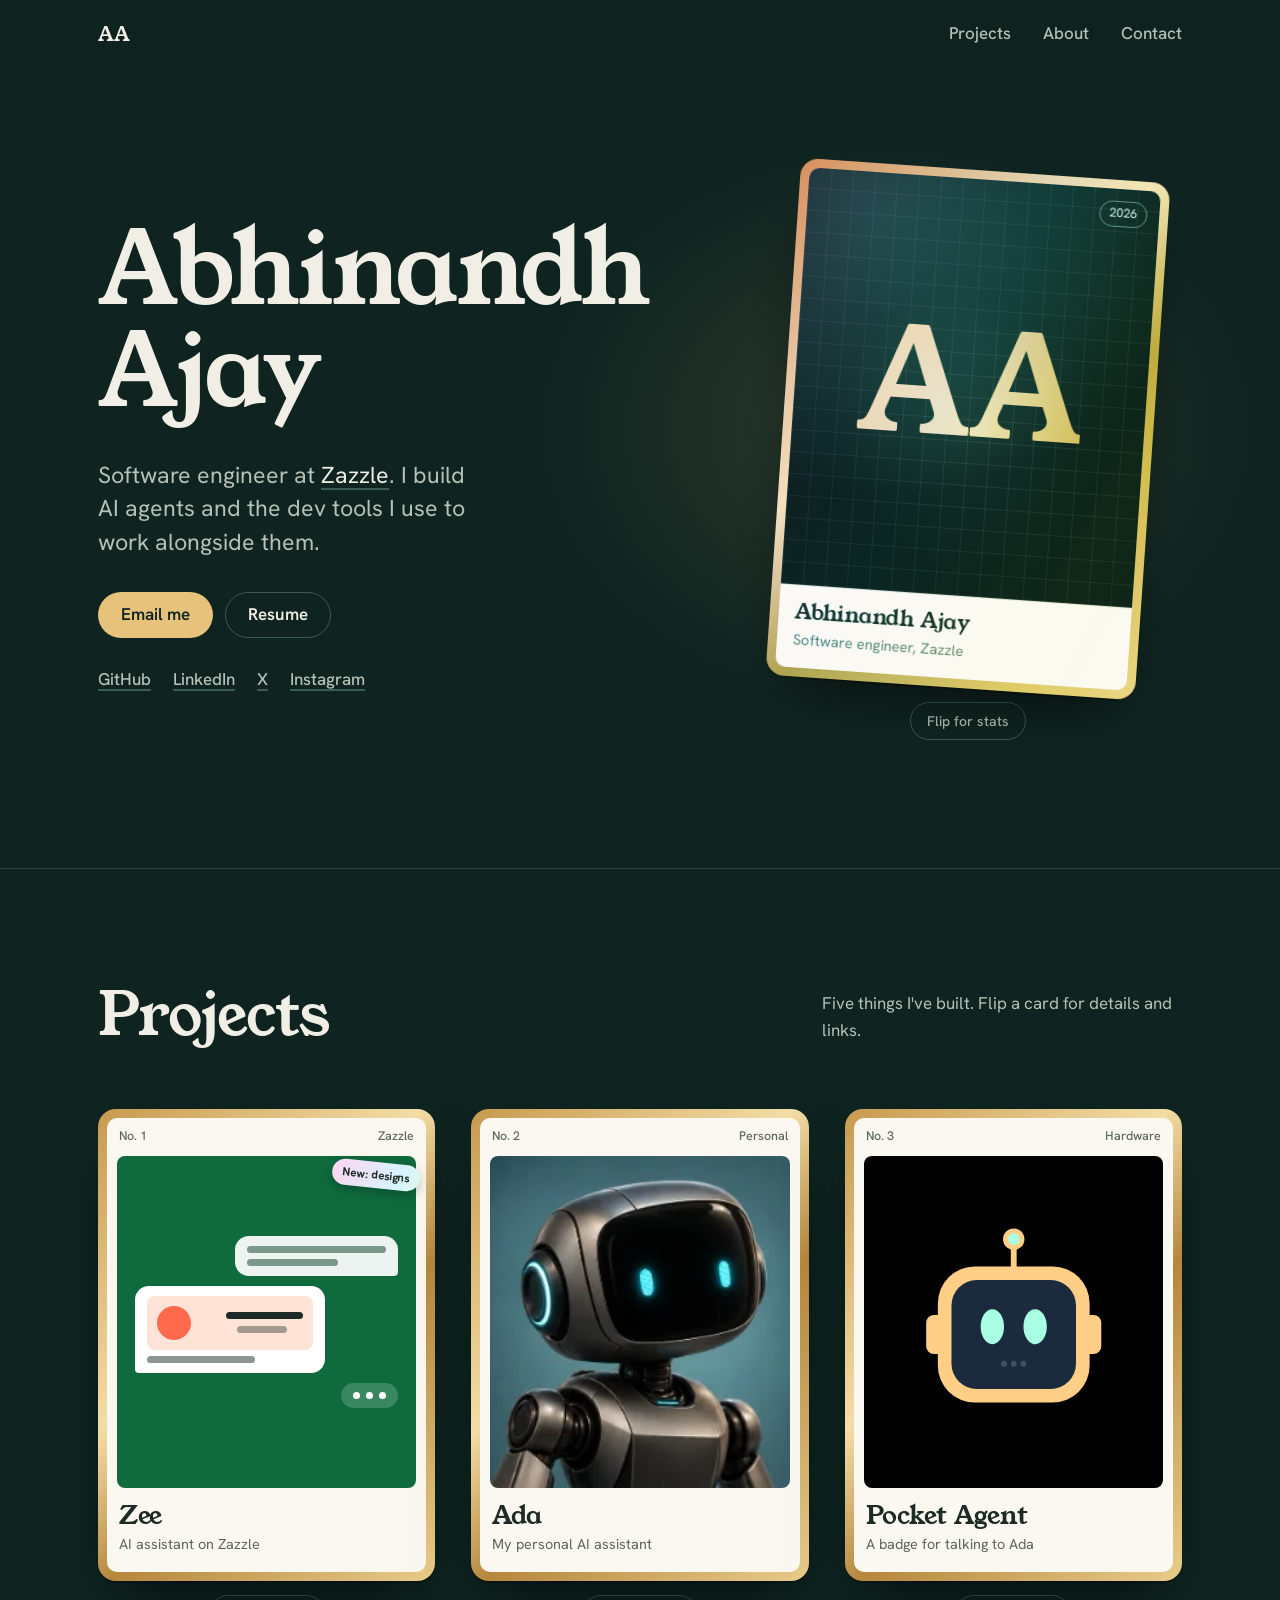
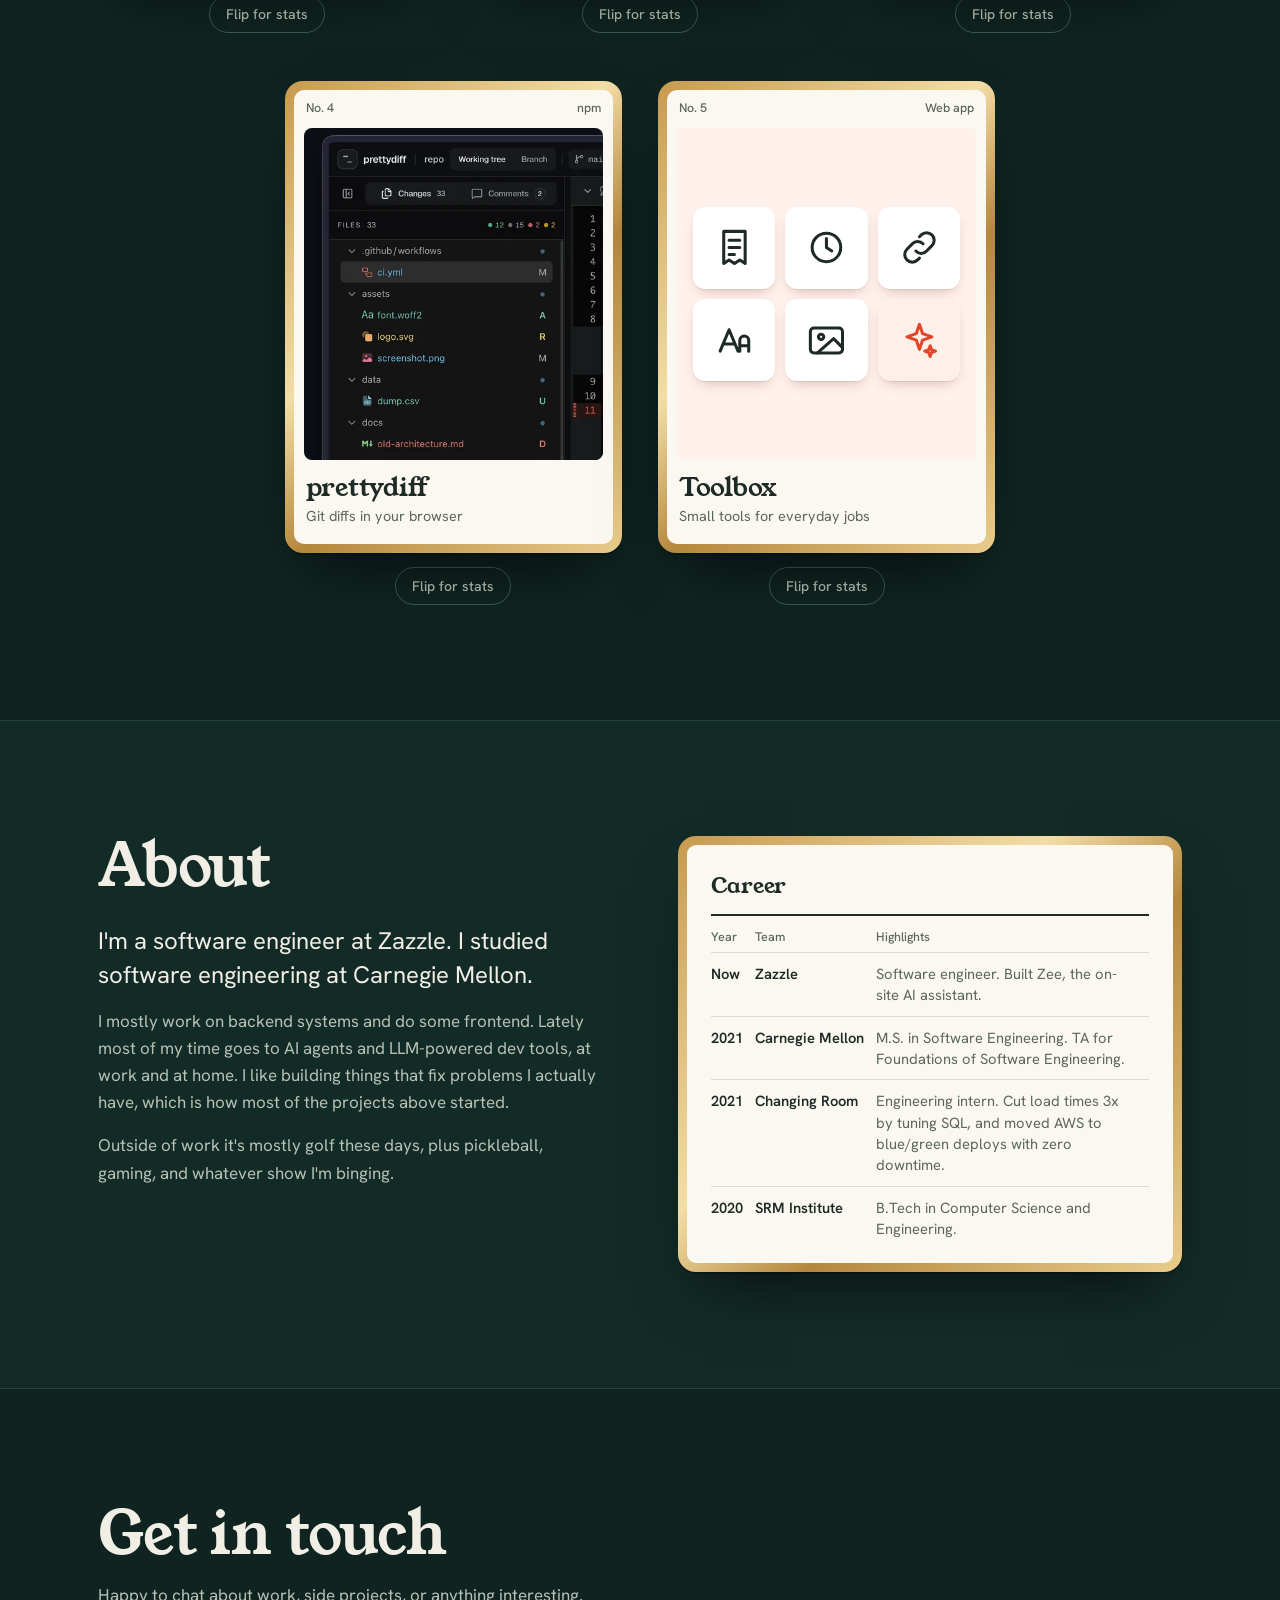
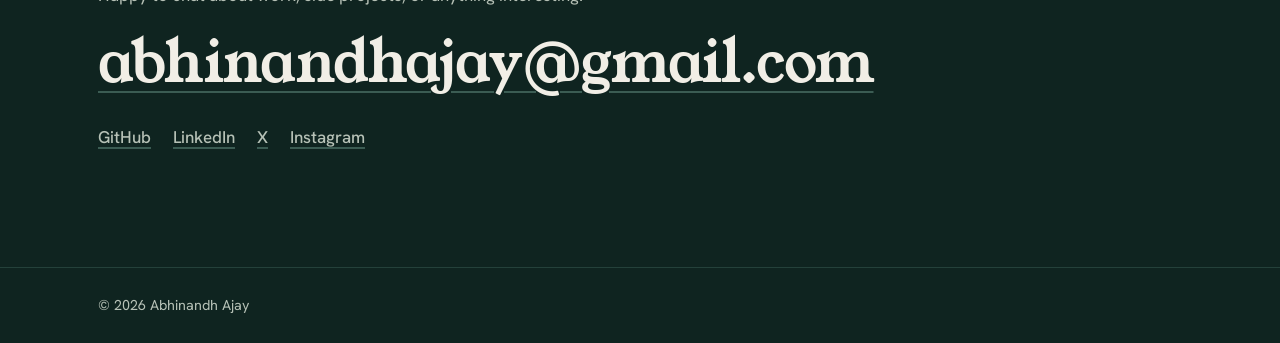
==== commit 2e756f39: "Reword hero intro line Co-Authored-By: Claude Opus 5.5 <noreply@anthropic.com>" ====
--- a/index.html
+++ b/index.html
@@ -11,14 +11,14 @@
     <meta property="og:type" content="website">
     <meta property="og:url" content="https://abhinandhajay.com/">
     <meta property="og:title" content="Abhinandh Ajay">
-    <meta property="og:description" content="Software engineer at Zazzle. I build AI agents, dev tools, and lately a robot.">
+    <meta property="og:description" content="Software engineer at Zazzle. I build AI agents and the dev tools I use to work alongside them.">
     <meta property="og:image" content="https://abhinandhajay.com/og-image.png">
     <meta property="og:image:width" content="1200">
     <meta property="og:image:height" content="630">
 
     <meta name="twitter:card" content="summary_large_image">
     <meta name="twitter:title" content="Abhinandh Ajay">
-    <meta name="twitter:description" content="Software engineer at Zazzle. I build AI agents, dev tools, and lately a robot.">
+    <meta name="twitter:description" content="Software engineer at Zazzle. I build AI agents and the dev tools I use to work alongside them.">
     <meta name="twitter:image" content="https://abhinandhajay.com/og-image.png">
     <meta name="twitter:creator" content="@abhinandhajay">
 
@@ -58,7 +58,7 @@
                     <h1 id="hero-name" class="name"><span>Abhinandh</span> <span>Ajay</span></h1>
                     <p class="intro">
                         Software engineer at <a href="https://www.zazzle.com" target="_blank" rel="noopener noreferrer">Zazzle</a>.
-                        I build AI agents, the tools I use to work with them, and lately a robot.
+                        I build AI agents and the dev tools I use to work alongside them.
                     </p>
                     <div class="actions">
                         <a class="btn btn-ball" href="mailto:abhinandhajay@gmail.com">Email me</a>
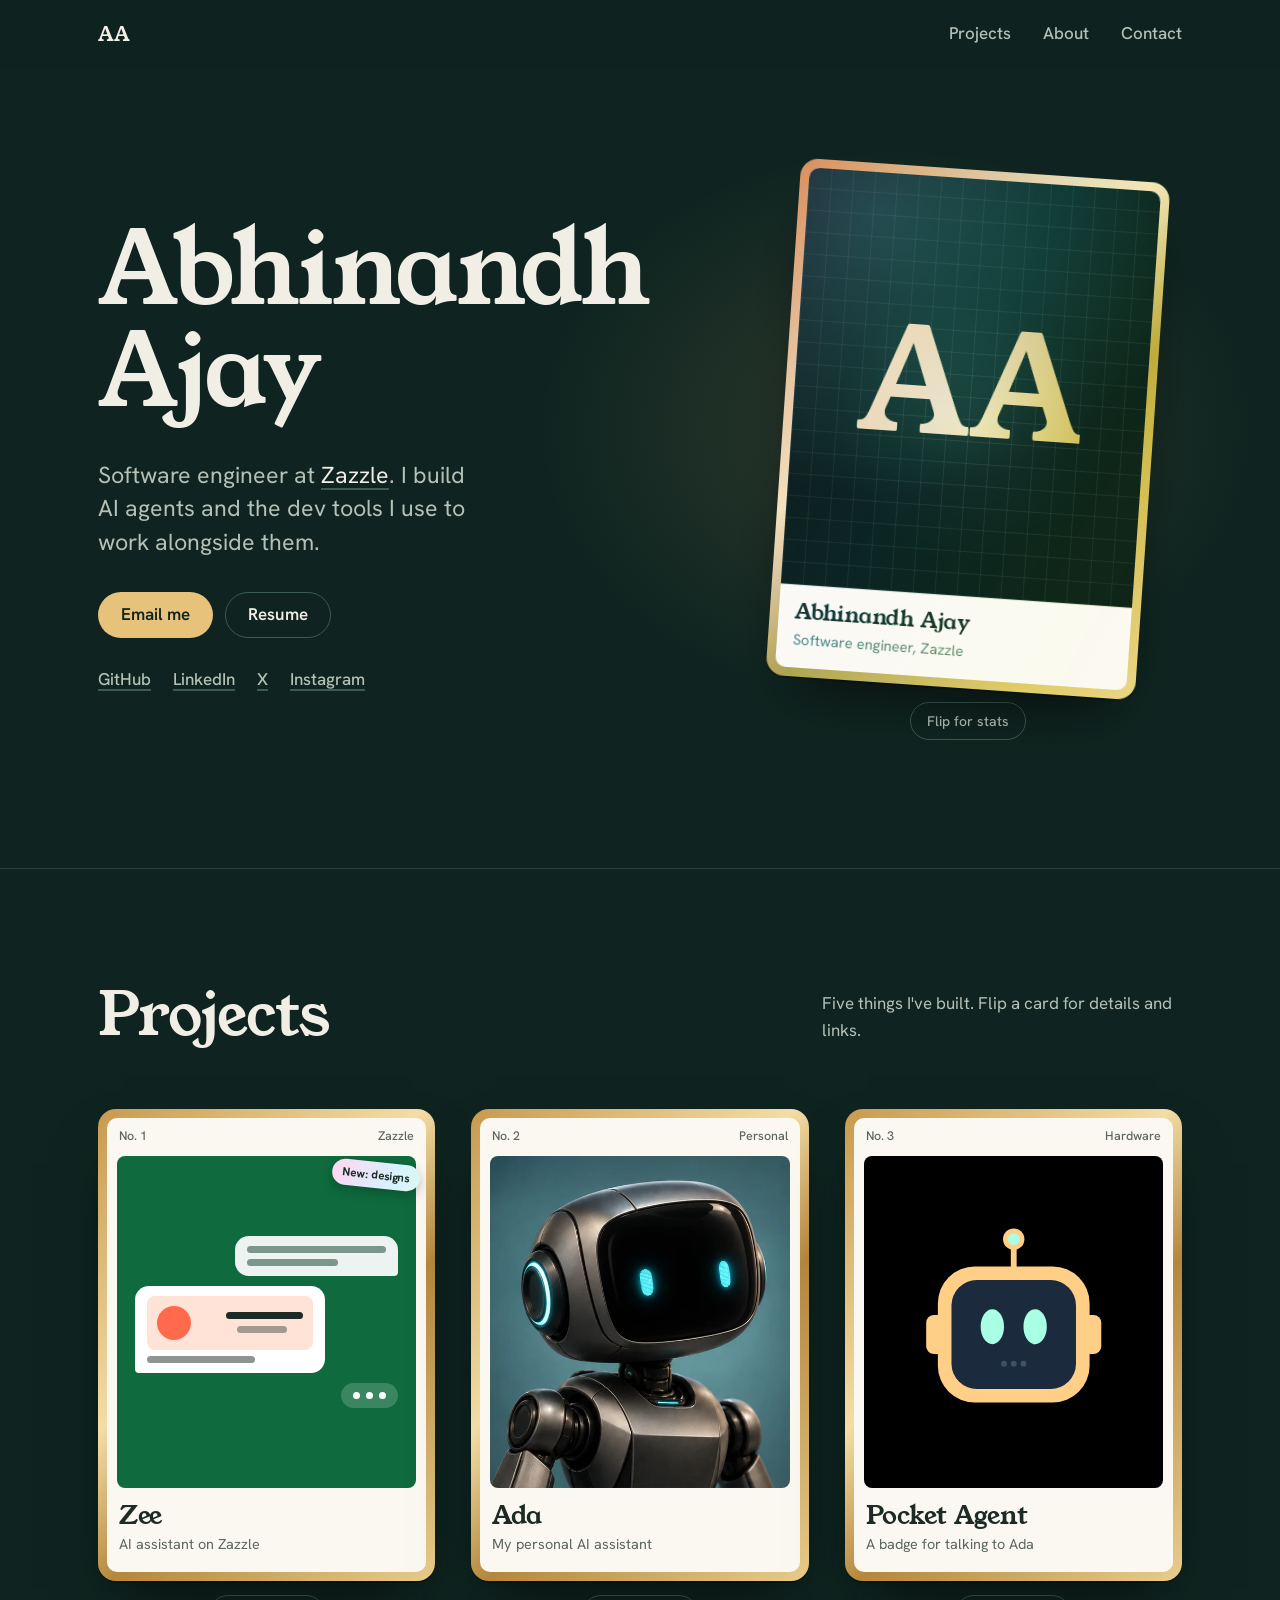
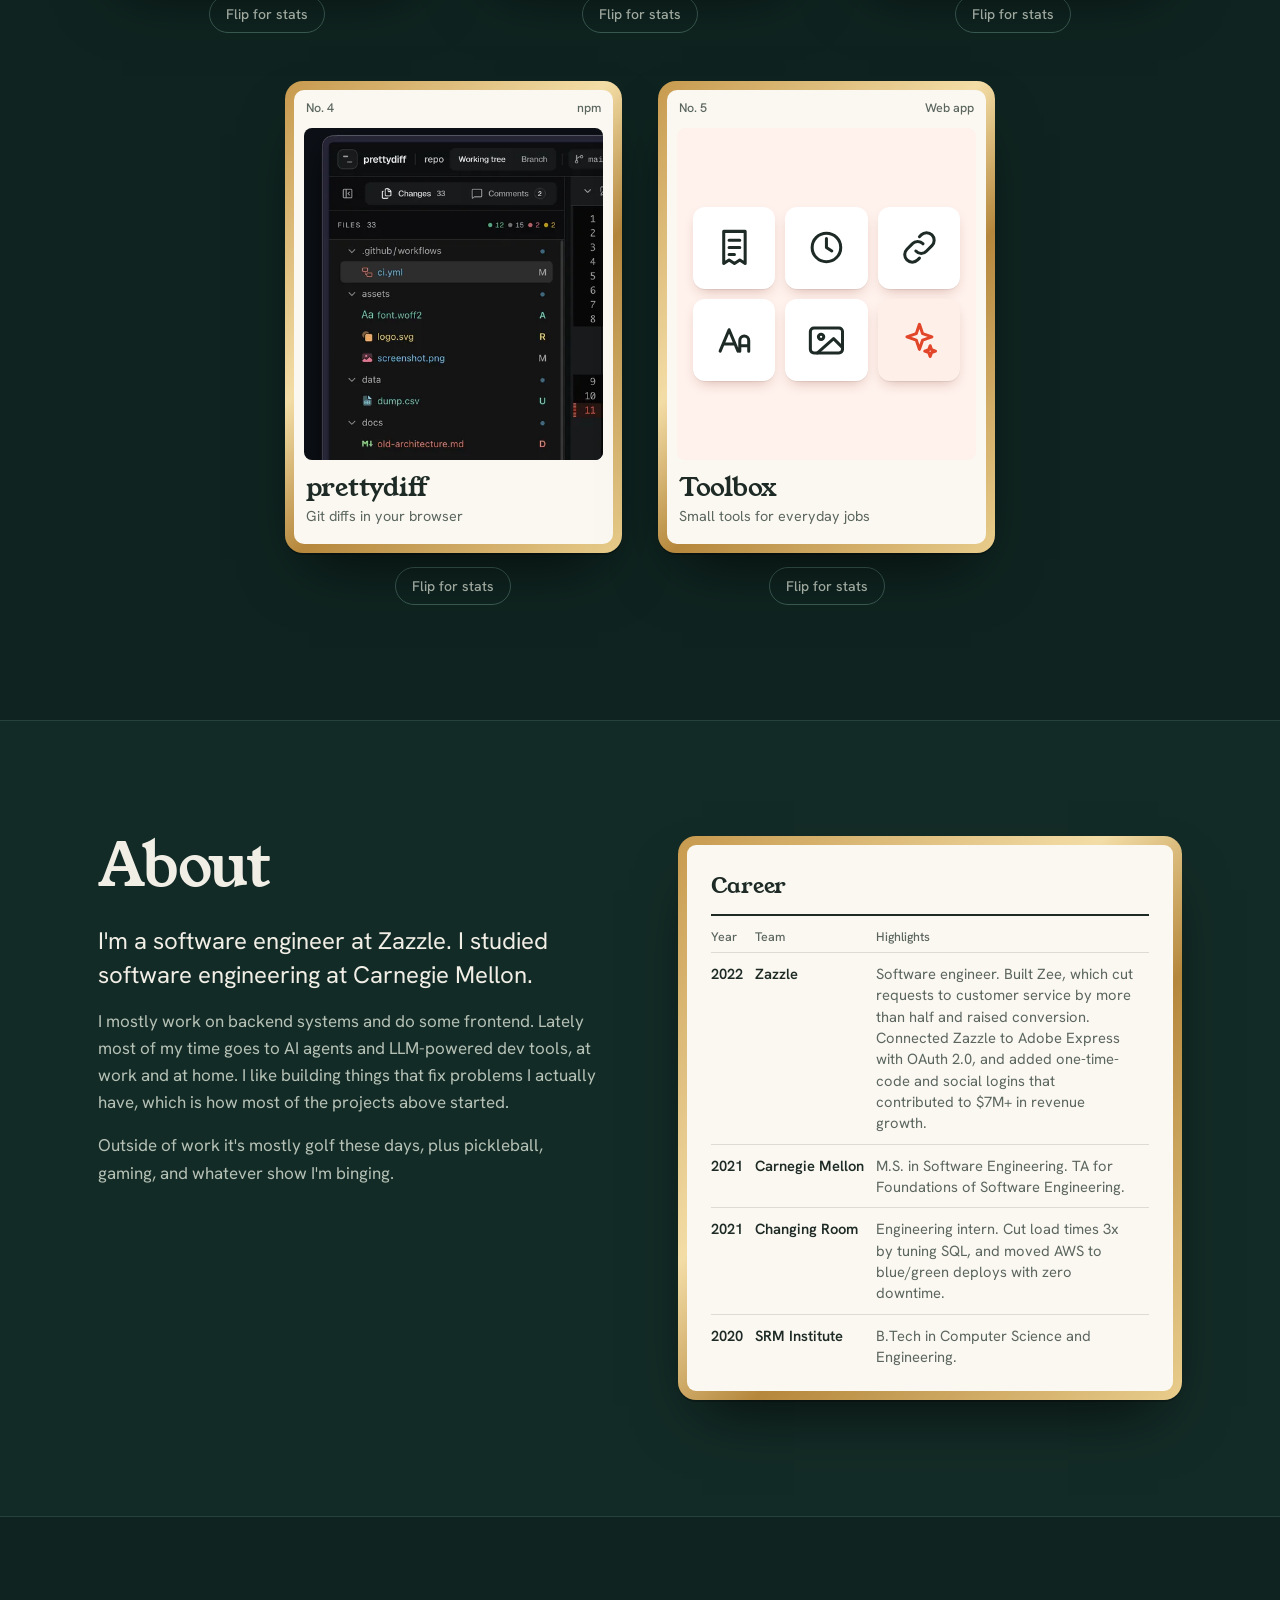
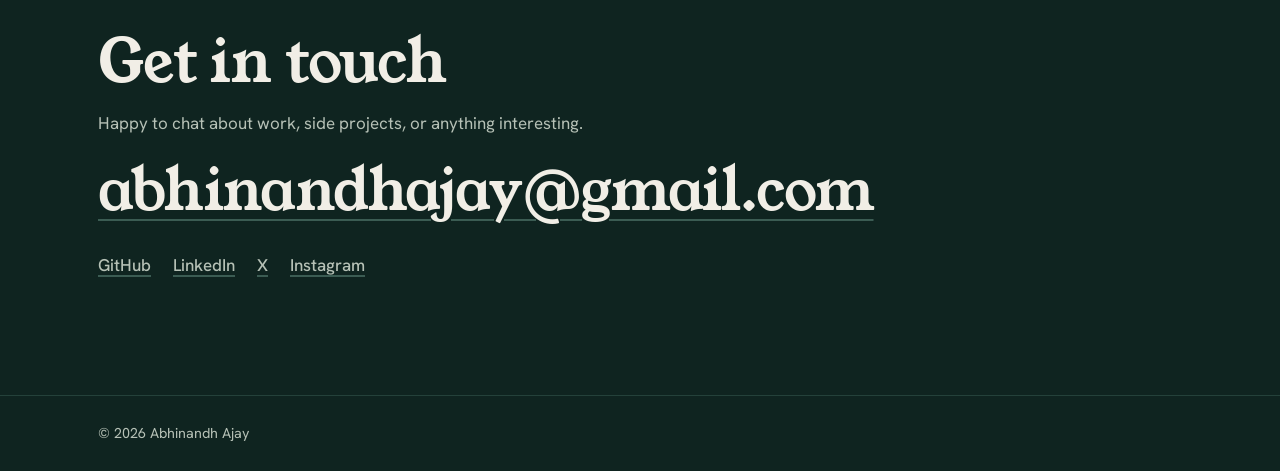
==== commit 41687e6b: "Refresh career details, add 404 page and visitor stats - Pull Zazzle start year and highlights from " ====
--- a/index.html
+++ b/index.html
@@ -62,7 +62,7 @@
                     </p>
                     <div class="actions">
                         <a class="btn btn-ball" href="mailto:abhinandhajay@gmail.com">Email me</a>
-                        <a class="btn btn-line" href="https://drive.google.com/file/d/14ics_lGhg4luMvKEiyE3qZM9mlpH0eWo/view?usp=sharing" target="_blank" rel="noopener noreferrer">Resume</a>
+                        <a class="btn btn-line" href="/resume" target="_blank" rel="noopener noreferrer">Resume</a>
                     </div>
                     <ul class="socials" aria-label="Elsewhere">
                         <li><a href="https://github.com/abhinandhajay" target="_blank" rel="noopener noreferrer">GitHub</a></li>
@@ -73,6 +73,7 @@
                 </div>
 
                 <div class="card-slot hero-slot" style="--i: 2">
+                    <button class="flip-btn" type="button" aria-pressed="false" data-front="Flip for stats" data-back="Flip back">Flip for stats</button>
                     <div class="card card-player">
                         <div class="card-tilt">
                             <div class="card-inner">
@@ -80,7 +81,6 @@
                                     <div class="paper">
                                         <div class="player-photo player-art" aria-hidden="true">
                                             <span class="player-monogram">AA</span>
-                                            <span class="player-year">2026</span>
                                         </div>
                                         <div class="nameplate">
                                             <p class="nameplate-name">Abhinandh Ajay</p>
@@ -99,18 +99,17 @@
                                             <div><dt>Plays</dt><dd>Golf, pickleball, video games</dd></div>
                                         </dl>
                                         <ol class="mini-career" aria-label="Career">
-                                            <li><b>Now</b> Zazzle, software engineer</li>
+                                            <li><b>2022</b> Zazzle, software engineer</li>
                                             <li><b>2021</b> Carnegie Mellon, M.S. Software Engineering</li>
                                             <li><b>2021</b> Changing Room, engineering intern</li>
                                             <li><b>2020</b> SRM Institute, B.Tech CS</li>
                                         </ol>
-                                        <p class="back-note">Ships AI agents, dev tools, and the occasional robot. Most of them started as a fix for a problem at home.</p>
+                                        <p class="back-note">Building AI products at Zazzle since 2022. Most side projects started as a fix for a problem at home.</p>
                                     </div>
                                 </div>
                             </div>
                         </div>
                     </div>
-                    <button class="flip-btn" type="button" aria-pressed="false" data-front="Flip for stats" data-back="Flip back">Flip for stats</button>
                 </div>
             </div>
         </section>
@@ -125,6 +124,7 @@
                 <div class="set">
                     <!-- Zee -->
                     <div class="card-slot" style="--i: 0">
+                        <button class="flip-btn" type="button" aria-pressed="false" aria-label="Show stats for Zee" data-front="Flip for stats" data-back="Flip back">Flip for stats</button>
                         <article class="card" style="--frame: #138a4f; --art: #0f6b3e" aria-labelledby="zee-name">
                             <div class="card-tilt">
                                 <div class="card-inner">
@@ -154,7 +154,7 @@
                                             </dl>
                                             <p class="back-blurb">
                                                 Helps people on Zazzle with orders, subscriptions, promo codes, product questions, and search,
-                                                and hands off to a person when needed. It can now make a design from a description or edit one you already have.
+                                                and hands off to a person when needed. It also raised conversion, and can now make a design from a description or edit one you already have.
                                             </p>
                                             <p class="back-links">
                                                 <a href="https://www.zazzle.com/about/ask" target="_blank" rel="noopener noreferrer">Ask Zee</a>
@@ -164,11 +164,11 @@
                                 </div>
                             </div>
                         </article>
-                        <button class="flip-btn" type="button" aria-pressed="false" aria-label="Show stats for Zee" data-front="Flip for stats" data-back="Flip back">Flip for stats</button>
                     </div>
 
                     <!-- Ada -->
                     <div class="card-slot" style="--i: 1">
+                        <button class="flip-btn" type="button" aria-pressed="false" aria-label="Show stats for Ada" data-front="Flip for stats" data-back="Flip back">Flip for stats</button>
                         <article class="card" style="--frame: #4b5563; --art: #1d5560" aria-labelledby="ada-name">
                             <div class="card-tilt">
                                 <div class="card-inner">
@@ -176,7 +176,7 @@
                                         <div class="paper">
                                             <div class="card-top"><span>No. 2</span><span>Personal</span></div>
                                             <div class="card-art art-ada">
-                                                <img src="assets/img/ada.webp" width="256" height="256" loading="lazy" alt="Ada's avatar, a graphite robot with glowing teal eyes.">
+                                                <img src="assets/img/ada.webp" width="627" height="627" loading="lazy" alt="Ada's avatar, a graphite robot with glowing teal eyes.">
                                             </div>
                                             <h3 id="ada-name" class="card-name">Ada</h3>
                                             <p class="card-type">My personal AI assistant</p>
@@ -192,18 +192,18 @@
                                             </dl>
                                             <p class="back-blurb">
                                                 Ada sends me the day's important calendar events every morning and a preview of the week ahead.
-                                                It turns emails into calendar events and adds driving time to new ones. When I'd rather talk than type, Ada answers through the Pocket badge.
+                                                Ada also turns emails into calendar events and adds driving time to new ones. When I'd rather talk than type, Ada answers through the Pocket badge.
                                             </p>
                                         </div>
                                     </div>
                                 </div>
                             </div>
                         </article>
-                        <button class="flip-btn" type="button" aria-pressed="false" aria-label="Show stats for Ada" data-front="Flip for stats" data-back="Flip back">Flip for stats</button>
                     </div>
 
                     <!-- Pocket Agent -->
                     <div class="card-slot" style="--i: 2">
+                        <button class="flip-btn" type="button" aria-pressed="false" aria-label="Show stats for Pocket Agent" data-front="Flip for stats" data-back="Flip back">Flip for stats</button>
                         <article class="card" style="--frame: #ffcf87; --art: #000" aria-labelledby="pocket-name">
                             <div class="card-tilt">
                                 <div class="card-inner">
@@ -254,11 +254,11 @@
                                 </div>
                             </div>
                         </article>
-                        <button class="flip-btn" type="button" aria-pressed="false" aria-label="Show stats for Pocket Agent" data-front="Flip for stats" data-back="Flip back">Flip for stats</button>
                     </div>
 
                     <!-- prettydiff -->
                     <div class="card-slot" style="--i: 3">
+                        <button class="flip-btn" type="button" aria-pressed="false" aria-label="Show stats for prettydiff" data-front="Flip for stats" data-back="Flip back">Flip for stats</button>
                         <article class="card" style="--frame: #0d1b3e; --art: #0d1117" aria-labelledby="pd-name">
                             <div class="card-tilt">
                                 <div class="card-inner">
@@ -297,11 +297,11 @@
                                 </div>
                             </div>
                         </article>
-                        <button class="flip-btn" type="button" aria-pressed="false" aria-label="Show stats for prettydiff" data-front="Flip for stats" data-back="Flip back">Flip for stats</button>
                     </div>
 
                     <!-- Toolbox -->
                     <div class="card-slot" style="--i: 4">
+                        <button class="flip-btn" type="button" aria-pressed="false" aria-label="Show stats for Toolbox" data-front="Flip for stats" data-back="Flip back">Flip for stats</button>
                         <article class="card" style="--frame: #ff5a3c; --art: #fff1ec" aria-labelledby="tb-name">
                             <div class="card-tilt">
                                 <div class="card-inner">
@@ -340,7 +340,6 @@
                                 </div>
                             </div>
                         </article>
-                        <button class="flip-btn" type="button" aria-pressed="false" aria-label="Show stats for Toolbox" data-front="Flip for stats" data-back="Flip back">Flip for stats</button>
                     </div>
                 </div>
             </div>
@@ -370,7 +369,7 @@
                             <tr><th scope="col">Year</th><th scope="col">Team</th><th scope="col">Highlights</th></tr>
                         </thead>
                         <tbody>
-                            <tr><td>Now</td><td>Zazzle</td><td>Software engineer. Built Zee, the on-site AI assistant.</td></tr>
+                            <tr><td>2022</td><td>Zazzle</td><td>Software engineer. Built Zee, which cut requests to customer service by more than half and raised conversion. Connected Zazzle to Adobe Express with OAuth 2.0, and added one-time-code and social logins that contributed to $7M+ in revenue growth.</td></tr>
                             <tr><td>2021</td><td>Carnegie Mellon</td><td>M.S. in Software Engineering. TA for Foundations of Software Engineering.</td></tr>
                             <tr><td>2021</td><td>Changing Room</td><td>Engineering intern. Cut load times 3x by tuning SQL, and moved AWS to blue/green deploys with zero downtime.</td></tr>
                             <tr><td>2020</td><td>SRM Institute</td><td>B.Tech in Computer Science and Engineering.</td></tr>
@@ -402,5 +401,7 @@
     </footer>
 
     <script src="assets/js/main.js" defer></script>
+    <!-- Visitor stats (GoatCounter): no cookies, no personal data. Remove this block to turn it off. -->
+    <script data-goatcounter="https://abhinandhajay.goatcounter.com/count" async src="https://gc.zgo.at/count.js"></script>
 </body>
 </html>
--- a/assets/css/main.css
+++ b/assets/css/main.css
@@ -300,7 +300,10 @@
     overflow: hidden;
 }
 
+/* The button comes first in the HTML so Tab reaches a flipped card's links right after it,
+   but it shows below the card. */
 .flip-btn {
+    order: 2;
     appearance: none;
     min-height: 38px;
     padding: 0 16px;
